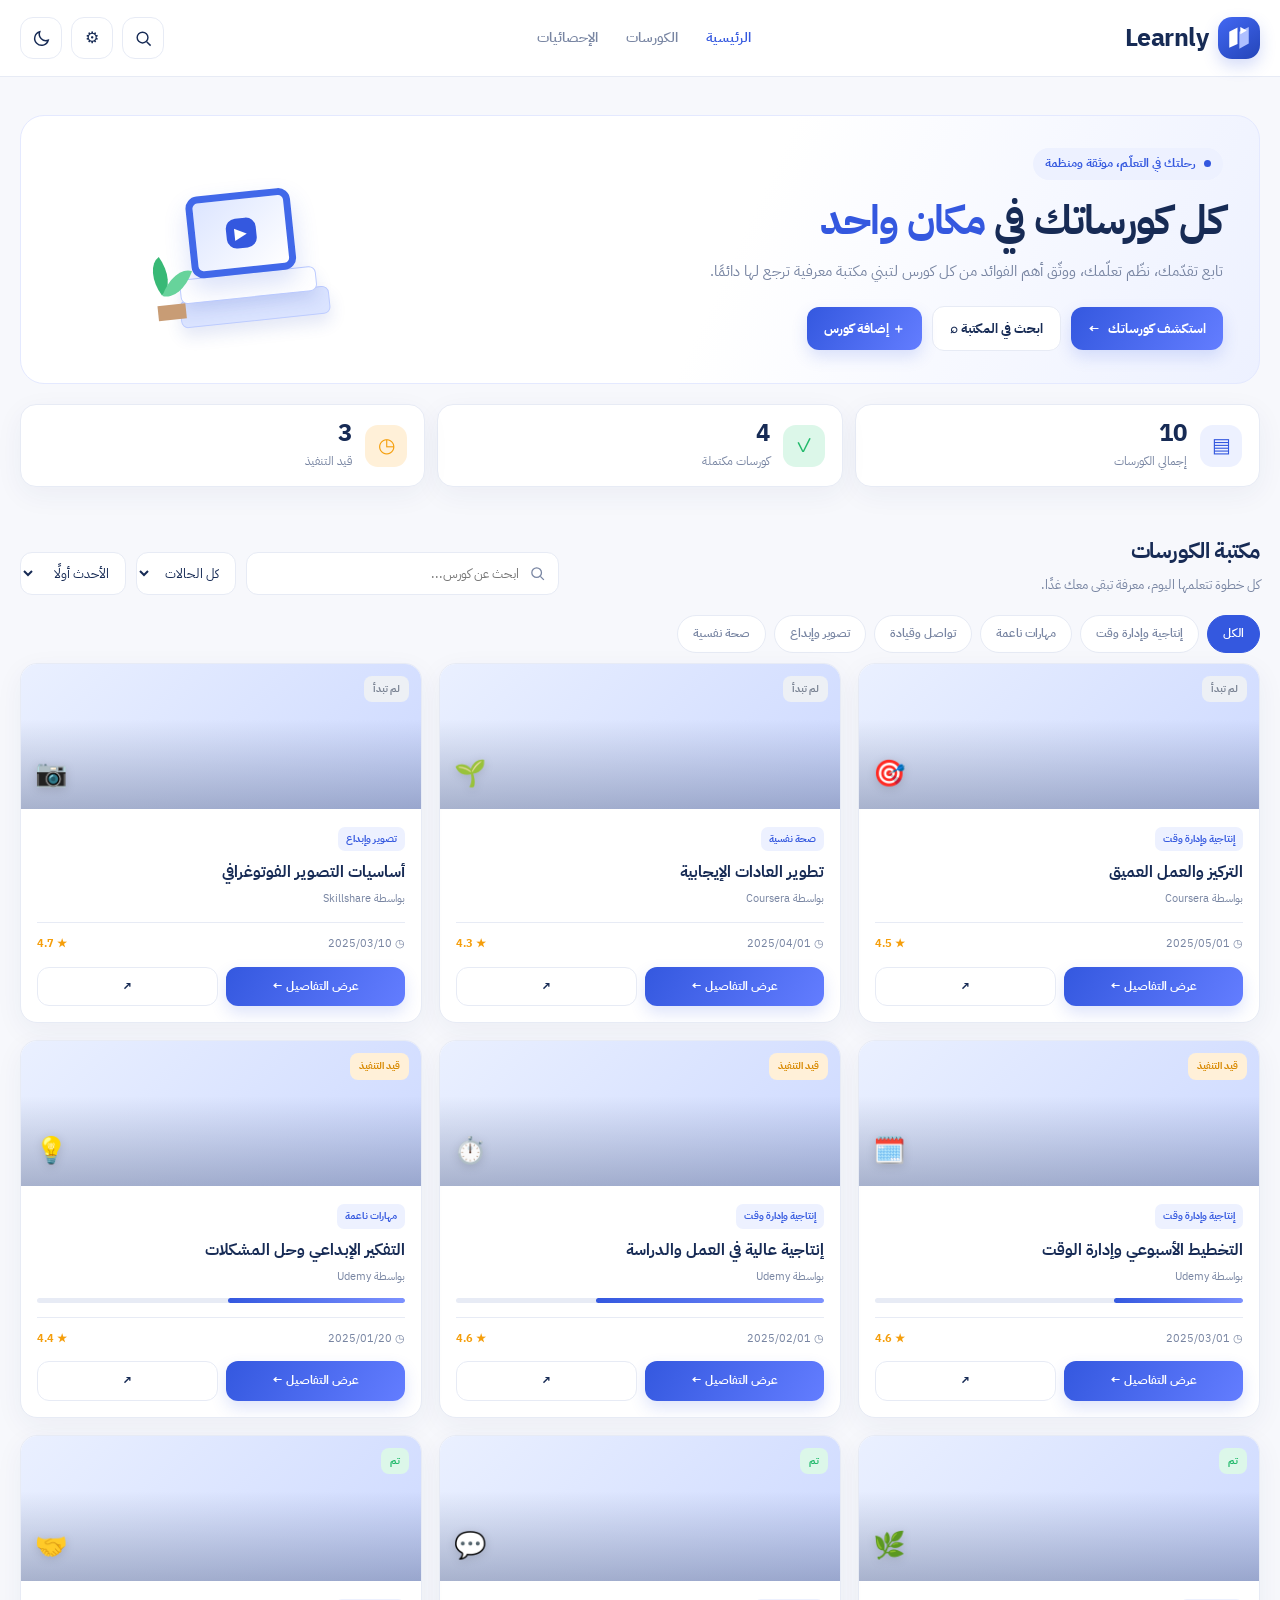
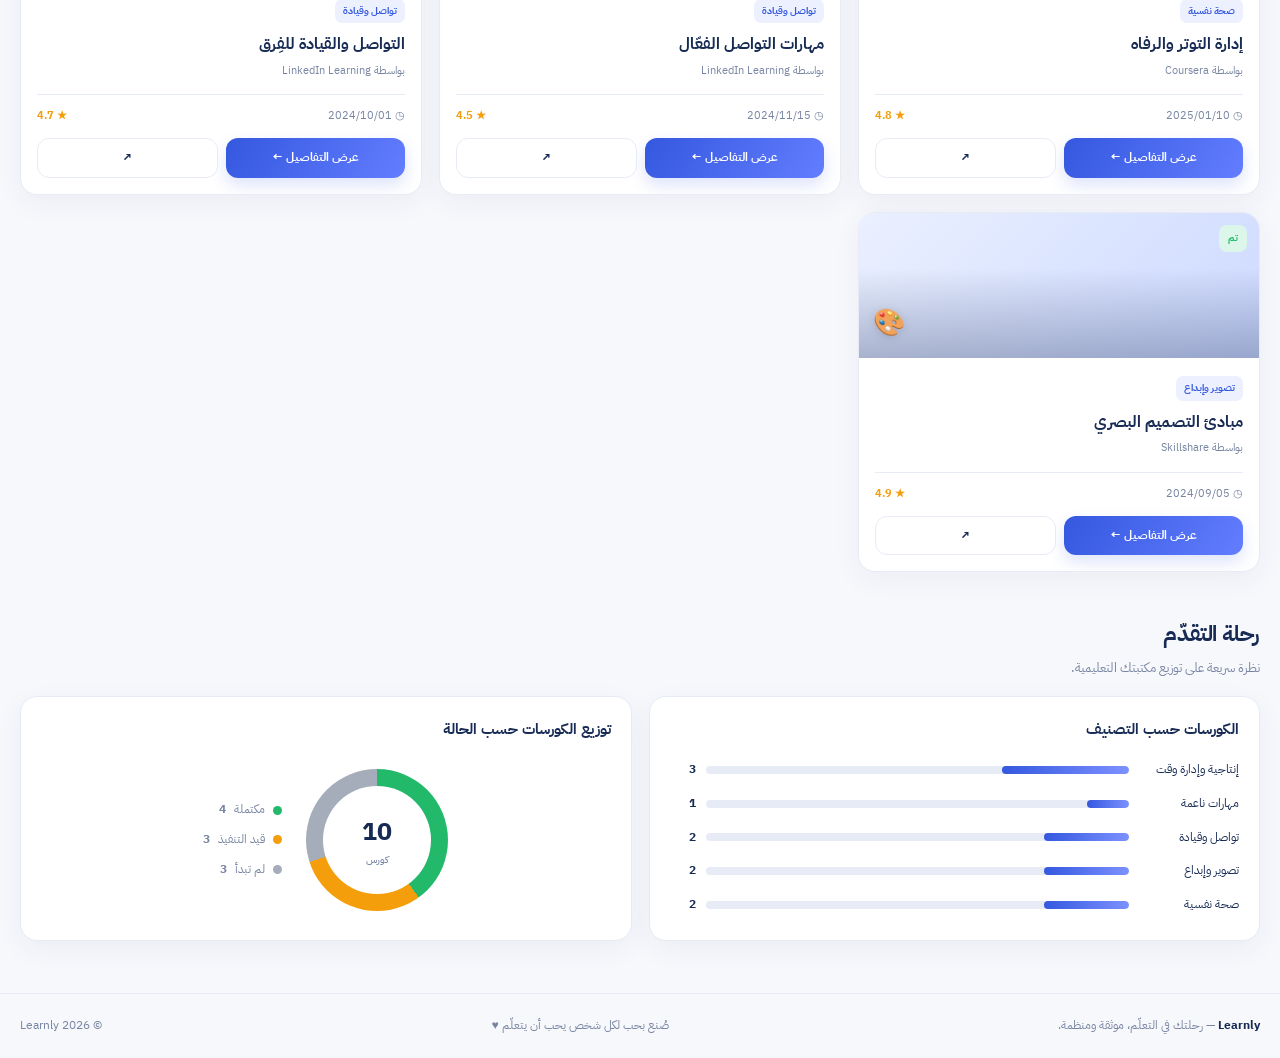
==== index.html @ d5905ad6 "Add files via upload" ====
<!doctype html>
<html lang="ar" dir="rtl">
<head>
<meta charset="utf-8"><meta name="viewport" content="width=device-width,initial-scale=1,viewport-fit=cover"><meta name="theme-color" content="#f7f8ff"><meta name="description" content="Learnly — مركزك الشخصي لمتابعة الكورسات وتوثيق ما تعلمته"><title>Learnly | كورساتك في مكان واحد</title>
<link rel="manifest" href="manifest.webmanifest"><link rel="icon" href="icons/icon-192.png"><link rel="preconnect" href="https://fonts.googleapis.com"><link rel="preconnect" href="https://fonts.gstatic.com" crossorigin><link href="https://fonts.googleapis.com/css2?family=IBM+Plex+Sans+Arabic:wght@400;500;600;700&display=swap" rel="stylesheet">
<style>
:root{--bg:#f7f8fc;--surface:#fff;--surface2:#f2f4ff;--text:#172b55;--muted:#7885a2;--line:#e7ebf5;--primary:#3458df;--primary2:#637dff;--bluewash:#edf1ff;--green:#22b96b;--greenbg:#dcf7e9;--orange:#f59e0b;--orangebg:#fff0d8;--gray:#98a1b2;--graybg:#edf0f5;--shadow:0 8px 28px rgba(37,57,110,.055);--radius:16px}*{box-sizing:border-box}html{scroll-behavior:smooth}body{margin:0;background:var(--bg);color:var(--text);font-family:'IBM Plex Sans Arabic',Tahoma,sans-serif;line-height:1.65}body.dark{--bg:#0b1223;--surface:#111d34;--surface2:#182744;--text:#edf2ff;--muted:#a1aec9;--line:#263653;--bluewash:#1d2d55;--greenbg:#153b31;--orangebg:#49351a;--graybg:#293246;--shadow:0 8px 28px rgba(0,0,0,.16)}button,input,select{font:inherit}button{cursor:pointer}a{color:inherit;text-decoration:none}.container{width:min(1240px,calc(100% - 36px));margin:auto}.topbar{position:sticky;top:0;z-index:20;background:color-mix(in srgb,var(--surface) 92%,transparent);backdrop-filter:blur(16px);border-bottom:1px solid var(--line)}.nav{height:76px;display:flex;align-items:center;justify-content:space-between;gap:22px}.brand{display:flex;align-items:center;gap:10px;font-size:25px;font-weight:700;letter-spacing:-.5px}.brand-mark{width:42px;height:42px;border-radius:14px;background:linear-gradient(145deg,#4268f3,#2445b8);display:grid;place-items:center;color:#fff;box-shadow:0 7px 16px #3458df35}.brand-mark svg{width:26px}.navlinks{display:flex;gap:28px;align-items:center;color:var(--muted);font-size:14px;font-weight:600}.navlinks a.active,.navlinks a:hover{color:var(--primary)}.nav-actions{display:flex;gap:9px;align-items:center}.iconbtn{width:42px;height:42px;border:1px solid var(--line);background:var(--surface);color:var(--text);border-radius:13px;display:grid;place-items:center}.iconbtn svg{width:19px;height:19px}.hero{padding:38px 0 24px}.hero-panel{position:relative;overflow:hidden;border:1px solid #e4e9ff;border-radius:24px;padding:32px 36px;background:linear-gradient(115deg,var(--surface) 0%,var(--surface) 57%,#edf1ff 100%);display:grid;grid-template-columns:1.35fr .65fr;gap:24px;align-items:center}.dark .hero-panel{background:linear-gradient(115deg,var(--surface),var(--surface) 57%,#1b2a4e)}.eyebrow{display:inline-flex;gap:8px;align-items:center;background:var(--bluewash);color:var(--primary);border-radius:999px;padding:6px 12px;font-size:12px;font-weight:700}.eyebrow i{width:7px;height:7px;border-radius:50%;background:var(--primary)}h1{font-size:clamp(27px,3.2vw,42px);line-height:1.3;letter-spacing:-1px;margin:14px 0 12px} .hero p{color:var(--muted);max-width:670px;margin:0 0 22px;font-size:15px}.hero-actions{display:flex;gap:10px;flex-wrap:wrap}.btn{border:0;border-radius:12px;padding:11px 17px;font-weight:700;font-size:13px;display:inline-flex;gap:8px;align-items:center;justify-content:center;transition:transform .15s,box-shadow .15s}.btn:hover{transform:translateY(-1px)}.btn-primary{background:linear-gradient(120deg,var(--primary),var(--primary2));color:#fff;box-shadow:0 7px 16px #3458df2b}.btn-secondary{background:var(--surface);color:var(--text);border:1px solid var(--line)}.hero-art{min-height:190px;display:grid;place-items:center;position:relative}.artbook{width:190px;height:145px;position:relative;transform:rotate(-6deg)}.book{position:absolute;bottom:0;right:14px;width:150px;height:28px;border-radius:7px;background:#dbe4ff;border:1px solid #bdccff;box-shadow:0 9px 16px #2649b520}.book.b2{bottom:24px;right:25px;background:#fff;width:137px;height:25px}.screen{position:absolute;right:43px;bottom:48px;width:105px;height:82px;border:7px solid #4168e9;border-radius:12px;background:linear-gradient(140deg,#dce5ff,#fff);box-shadow:0 12px 24px #3458df2e;display:grid;place-items:center}.play{width:30px;height:30px;background:var(--primary);color:white;border-radius:10px;display:grid;place-items:center}.plant{position:absolute;bottom:10px;left:4px;width:28px;height:45px;border-bottom:15px solid #c89c75}.plant:before,.plant:after{content:'';position:absolute;background:#38b976;width:20px;height:33px;border-radius:100% 0 100% 0;transform:rotate(-30deg);top:-16px;left:-4px}.plant:after{transform:rotate(25deg);left:12px;top:-7px;background:#67d39b}.stats{display:grid;grid-template-columns:repeat(3,1fr);gap:12px;margin-top:20px}.stat{background:var(--surface);border:1px solid var(--line);border-radius:16px;padding:15px 17px;display:flex;align-items:center;gap:13px;box-shadow:var(--shadow)}.stat-icon{width:42px;height:42px;border-radius:13px;background:var(--bluewash);color:var(--primary);display:grid;place-items:center;font-size:20px}.stat-num{font-size:24px;font-weight:700;line-height:1.1}.stat-label{color:var(--muted);font-size:12px;margin-top:5px}.section{padding:22px 0}.section-head{display:flex;align-items:end;justify-content:space-between;gap:14px;margin-bottom:18px}.section-head h2{font-size:22px;margin:0;letter-spacing:-.4px}.section-head p{color:var(--muted);font-size:13px;margin:4px 0 0}.category-row{display:flex;gap:8px;overflow-x:auto;padding:2px 0 10px;scrollbar-width:thin}.chip{white-space:nowrap;border:1px solid var(--line);background:var(--surface);color:var(--muted);border-radius:999px;padding:8px 15px;font-size:12px;font-weight:600}.chip.active{background:var(--primary);border-color:var(--primary);color:#fff}.filters{display:flex;align-items:center;gap:10px;flex-wrap:wrap}.searchbox{height:43px;display:flex;align-items:center;gap:8px;background:var(--surface);border:1px solid var(--line);border-radius:12px;padding:0 12px;min-width:230px}.searchbox svg{width:17px;color:var(--muted);flex-shrink:0}.searchbox input{border:0;outline:0;background:transparent;color:var(--text);width:100%;font-size:13px}.select{height:43px;background:var(--surface);border:1px solid var(--line);border-radius:12px;color:var(--text);padding:0 12px;font-size:13px;outline:none}.course-grid{display:grid;grid-template-columns:repeat(3,minmax(0,1fr));gap:17px}.course-card{background:var(--surface);border:1px solid var(--line);border-radius:17px;overflow:hidden;box-shadow:var(--shadow);transition:transform .18s,border-color .18s;min-width:0}.course-card:hover{transform:translateY(-3px);border-color:#c8d2ff}.course-cover{height:145px;position:relative;overflow:hidden;background:linear-gradient(135deg,#eaf0ff,#cdd9ff)}.course-cover img{width:100%;height:100%;object-fit:cover;display:block}.cover-overlay{position:absolute;inset:0;background:linear-gradient(0deg,rgba(17,34,76,.28),transparent 62%)}.status{position:absolute;top:12px;right:12px;border-radius:8px;padding:5px 9px;font-size:10px;font-weight:700;z-index:1}.status.done{background:var(--greenbg);color:var(--green)}.status.progress{background:var(--orangebg);color:#d88900}.status.todo{background:var(--graybg);color:#7b8494}.cover-symbol{position:absolute;bottom:13px;left:14px;font-size:26px;filter:drop-shadow(0 2px 5px #0002)}.card-body{padding:15px 16px 16px}.cat-label{font-size:10px;font-weight:700;color:var(--primary);background:var(--bluewash);border-radius:7px;padding:4px 8px;display:inline-block;margin-bottom:9px}.card-title{font-size:16px;font-weight:700;margin:0 0 5px;line-height:1.55}.instructor{font-size:11px;color:var(--muted)}.meta-row{display:flex;align-items:center;justify-content:space-between;gap:8px;margin-top:14px;padding-top:12px;border-top:1px solid var(--line);font-size:11px;color:var(--muted)}.rating{color:#f59e0b;font-weight:700;white-space:nowrap}.card-foot{display:flex;gap:8px;margin-top:13px}.card-foot .btn{width:100%;padding:9px;font-size:12px}.progressbar{height:5px;background:var(--line);border-radius:99px;overflow:hidden;margin-top:12px}.progressbar span{height:100%;display:block;background:linear-gradient(90deg,var(--primary),#7d92ff);border-radius:99px}.empty{padding:44px 15px;text-align:center;color:var(--muted);background:var(--surface);border:1px dashed var(--line);border-radius:16px;grid-column:1/-1}.analytics{display:grid;grid-template-columns:1fr 1fr;gap:17px}.panel{background:var(--surface);border:1px solid var(--line);border-radius:17px;padding:20px;box-shadow:var(--shadow)}.panel h3{font-size:15px;margin:0 0 18px}.bars{display:grid;gap:14px}.bar-row{display:grid;grid-template-columns:100px 1fr 26px;gap:10px;align-items:center;font-size:12px}.bar-track{height:8px;border-radius:99px;background:var(--line);overflow:hidden}.bar-track span{height:100%;display:block;border-radius:99px;background:linear-gradient(90deg,#3458df,#7d91ff)}.donut-wrap{display:flex;align-items:center;justify-content:center;gap:24px;min-height:160px}.donut{width:142px;height:142px;border-radius:50%;background:conic-gradient(var(--green) 0 40%,var(--orange) 40% 70%,#a5adbb 70% 100%);display:grid;place-items:center;position:relative;flex-shrink:0}.donut:before{content:'';position:absolute;inset:17px;border-radius:50%;background:var(--surface)}.donut-center{position:relative;text-align:center;font-size:25px;font-weight:700}.donut-center small{display:block;font-size:10px;color:var(--muted);font-weight:500}.legend{display:grid;gap:10px;font-size:12px;color:var(--muted)}.legend span{display:flex;align-items:center;gap:8px}.dot{width:9px;height:9px;border-radius:50%;display:inline-block}.footer{margin-top:30px;border-top:1px solid var(--line);padding:22px 0;color:var(--muted);font-size:12px}.footer-inner{display:flex;justify-content:space-between;gap:15px;flex-wrap:wrap}.footer strong{color:var(--text)}
/* details view */
.detail-view{display:none;padding:26px 0 45px}.detail-top{display:flex;align-items:center;justify-content:space-between;gap:12px;margin-bottom:20px}.detail-layout{display:grid;grid-template-columns:minmax(0,1.55fr) minmax(270px,.8fr);gap:20px}.detail-main,.detail-side{background:var(--surface);border:1px solid var(--line);border-radius:18px;overflow:hidden}.detail-cover{height:235px;position:relative}.detail-cover img{width:100%;height:100%;object-fit:cover}.detail-content{padding:24px}.detail-content h1{font-size:29px;margin:12px 0 6px}.detail-content>p{color:var(--muted);font-size:14px}.learned{background:var(--bluewash);border:1px solid #dfe6ff;border-radius:15px;padding:19px;margin:20px 0}.learned h3{margin:0 0 10px;font-size:16px}.learned ul,.detail-content ul{padding-right:21px;margin:0}.learned li,.detail-content li{margin:7px 0;font-size:13px}.detail-content h3{font-size:17px;margin:25px 0 10px}.detail-content table{border-collapse:collapse;width:100%;font-size:12px;margin:12px 0}.detail-content th,.detail-content td{border:1px solid var(--line);padding:10px;text-align:right}.detail-content th{background:var(--surface2)}.detail-side{padding:20px;height:max-content}.detail-side h3{margin:0 0 16px;font-size:16px}.detail-info{display:grid;gap:13px}.info-row{display:flex;justify-content:space-between;gap:10px;font-size:12px;border-bottom:1px solid var(--line);padding-bottom:11px}.info-row span{color:var(--muted)}.detail-side .btn{width:100%;margin-top:17px}.detail-nav{display:flex;justify-content:space-between;gap:10px;margin-top:18px}.toast{position:fixed;bottom:20px;left:20px;background:var(--text);color:var(--surface);padding:11px 16px;border-radius:12px;box-shadow:var(--shadow);font-size:13px;opacity:0;transform:translateY(10px);transition:.2s;pointer-events:none;z-index:100}.toast.show{opacity:1;transform:translateY(0)}
@media(max-width:900px){.hero-panel{grid-template-columns:1fr .45fr;padding:26px}.hero-art{transform:scale(.8)}.course-grid{grid-template-columns:repeat(2,minmax(0,1fr))}.detail-layout{grid-template-columns:1fr}.detail-side{order:-1}.navlinks{gap:15px}.analytics{grid-template-columns:1fr 1fr}}@media(max-width:620px){.container{width:calc(100% - 26px)}.nav{height:64px}.brand{font-size:22px}.brand-mark{width:37px;height:37px}.navlinks{display:none}.hero{padding-top:20px}.hero-panel{display:block;padding:23px 20px;border-radius:20px}.hero-art{display:none}.hero p{font-size:13px}.stats{gap:8px;margin-top:13px}.stat{padding:12px 9px;display:block;text-align:center}.stat-icon{margin:0 auto 8px;width:34px;height:34px;font-size:16px}.stat-num{font-size:20px}.stat-label{font-size:10px}.section{padding:16px 0}.section-head{align-items:start;flex-direction:column}.section-head h2{font-size:20px}.filters{width:100%}.searchbox{min-width:0;flex:1;width:100%}.select{flex:1;min-width:0}.course-grid{grid-template-columns:1fr;gap:13px}.course-cover{height:165px}.card-body{padding:14px}.analytics{grid-template-columns:1fr}.donut-wrap{gap:17px}.donut{width:125px;height:125px}.donut:before{inset:15px}.detail-top{align-items:flex-start;flex-direction:column}.detail-cover{height:180px}.detail-content{padding:18px}.detail-content h1{font-size:24px}.detail-side{padding:16px}.footer-inner{flex-direction:column}.bar-row{grid-template-columns:90px 1fr 22px}}@media(prefers-reduced-motion:reduce){*{scroll-behavior:auto!important;transition:none!important}}

/* أدوات إدارة المحتوى */
.hero-actions{align-items:center}.hero-actions .btn{min-height:42px}.modal-backdrop{display:none;position:fixed;inset:0;z-index:100;background:#101a32a8;backdrop-filter:blur(5px);padding:20px;overflow:auto;align-items:flex-start;justify-content:center}.modal-backdrop.open{display:flex}.editor-modal{width:min(850px,100%);margin:auto;background:var(--surface);color:var(--text);border:1px solid var(--line);border-radius:20px;box-shadow:0 25px 80px #0003;padding:22px}.editor-head{display:flex;justify-content:space-between;align-items:center;gap:14px;margin-bottom:20px}.editor-head h2{font-size:23px;margin:8px 0 0}.form-grid{display:grid;grid-template-columns:repeat(2,minmax(0,1fr));gap:14px}.form-grid label{display:grid;gap:6px;font-size:12px;font-weight:700;color:var(--muted)}.form-grid label.wide{grid-column:1/-1}.form-grid input,.form-grid select,.form-grid textarea{width:100%;min-width:0;border:1px solid var(--line);border-radius:11px;padding:11px 12px;background:var(--bg);color:var(--text);outline:none;font:inherit;font-size:13px}.form-grid input:focus,.form-grid select:focus,.form-grid textarea:focus{border-color:var(--primary);box-shadow:0 0 0 3px #3458df18}.form-grid textarea{resize:vertical}.form-grid small{font-size:11px;font-weight:400}.editor-actions{display:flex;justify-content:flex-end;gap:10px;margin-top:20px;padding-top:16px;border-top:1px solid var(--line)}.course-link-btn{width:100%;margin-top:10px}.no-image{display:grid;place-items:center;height:100%;font-size:42px;background:linear-gradient(135deg,#edf1ff,#dbe4ff)}.upload-label{border:1px dashed var(--line);padding:12px;border-radius:12px}.danger-btn{color:#c24141!important}.editor-help{font-size:12px;color:var(--muted)}@media(max-width:620px){.hero-actions .btn{flex:1}.form-grid{grid-template-columns:1fr}.form-grid label.wide{grid-column:auto}.modal-backdrop{padding:8px}.editor-modal{padding:16px;border-radius:16px}.editor-head h2{font-size:20px}}
.settings-modal{width:min(480px,100%)}.settings-actions{display:grid;gap:10px}.settings-actions .btn{width:100%}.manage-courses{margin-top:18px;padding-top:16px;border-top:1px solid var(--line)}.manage-courses h3{margin:0 0 10px;font-size:15px}.manage-course-row{display:flex;align-items:center;justify-content:space-between;gap:12px;padding:10px 0;border-bottom:1px solid var(--line)}.manage-course-row span{font-size:13px;overflow-wrap:anywhere}.btn-danger{background:#fff0f0;color:#b42318;border:1px solid #f3c4c1;padding:7px 12px;flex-shrink:0}.settings-version{margin-top:20px;padding:15px;border:1px solid var(--line);border-radius:13px;display:grid;gap:4px;background:var(--surface2)}.settings-version span,.settings-version small{color:var(--muted);font-size:12px}.settings-version strong{font-size:18px;color:var(--primary)}@media(max-width:520px){.navlinks{display:none}.brand{font-size:21px}.nav{gap:8px}.nav-actions{gap:6px}.iconbtn{width:38px;height:38px}}
.manage-toggle{width:100%;display:flex;align-items:center;justify-content:space-between;gap:12px;border:1px solid var(--line);background:var(--surface2);color:var(--text);border-radius:12px;padding:13px 15px;font-size:15px;font-weight:700;text-align:right}.manage-toggle span{font-size:22px;color:var(--primary);line-height:1}.manage-courses #deleteCoursesPanel{padding-top:10px}.learned h3{font-size:19px}.learned-body{max-height:155px;overflow:hidden;transition:max-height .25s ease}.learned-body.expanded{max-height:none}.learned li{font-size:16px;line-height:1.9;margin:9px 0}.learned-more{margin-top:10px;padding:7px 13px;border:1px solid #cbd5ff;border-radius:9px;background:var(--surface);color:var(--primary);font-size:14px;font-weight:700}.learned-more[hidden]{display:none}@media(max-width:600px){.learned li{font-size:15px}.learned h3{font-size:18px}}
</style></head>
<body>
<header class="topbar"><div class="container nav"><a href="#home" class="brand" aria-label="Learnly الرئيسية"><span class="brand-mark"><svg viewBox="0 0 40 40" fill="none"><path d="M5 10.5 17.7 4v25.2L5 35V10.5Z" fill="white"/><path d="M20.5 10.4 35 3v25.4l-14.5 8V10.4Z" fill="#AFC0FF"/><path d="m22 3 10 5.5-10 5.8V3Z" fill="white"/></svg></span>Learnly</a><nav class="navlinks"><a href="#home" class="active">الرئيسية</a><a href="#courses">الكورسات</a><a href="#analytics">الإحصائيات</a></nav><div class="nav-actions"><button class="iconbtn" id="focusSearch" aria-label="بحث"><svg viewBox="0 0 24 24" fill="none" stroke="currentColor" stroke-width="1.8"><circle cx="10.8" cy="10.8" r="6.8"/><path d="m16 16 5 5"/></svg></button><button class="iconbtn" id="settingsBtn" aria-label="الإعدادات" title="الإعدادات">⚙</button><button class="iconbtn" id="themeToggle" aria-label="تغيير المظهر"><svg viewBox="0 0 24 24" fill="none" stroke="currentColor" stroke-width="1.8"><path d="M20.5 14.2A8.3 8.3 0 0 1 9.8 3.5 8.7 8.7 0 1 0 20.5 14.2Z"/></svg></button></div></div></header>
<main id="mainPage"><section class="hero" id="home"><div class="container"><div class="hero-panel"><div><span class="eyebrow"><i></i> رحلتك في التعلّم، موثقة ومنظمة</span><h1>كل كورساتك في <span style="color:var(--primary)">مكان واحد</span></h1><p>تابع تقدّمك، نظّم تعلّمك، ووثّق أهم الفوائد من كل كورس لتبني مكتبة معرفية ترجع لها دائمًا.</p><div class="hero-actions"><a class="btn btn-primary" href="#courses">استكشف كورساتك <span>←</span></a><button class="btn btn-secondary" id="heroSearch">ابحث في المكتبة ⌕</button><button class="btn btn-primary" id="addCourseBtn">＋ إضافة كورس</button></div></div><div class="hero-art" aria-hidden="true"><div class="artbook"><div class="book"></div><div class="book b2"></div><div class="screen"><span class="play">▶</span></div><div class="plant"></div></div></div></div><div class="stats"><div class="stat"><div class="stat-icon">▤</div><div><div class="stat-num" id="totalCount">10</div><div class="stat-label">إجمالي الكورسات</div></div></div><div class="stat"><div class="stat-icon" style="color:var(--green);background:var(--greenbg)">✓</div><div><div class="stat-num" id="doneCount">4</div><div class="stat-label">كورسات مكتملة</div></div></div><div class="stat"><div class="stat-icon" style="color:var(--orange);background:var(--orangebg)">◷</div><div><div class="stat-num" id="progressCount">3</div><div class="stat-label">قيد التنفيذ</div></div></div></div></div></section>
<section class="section" id="courses"><div class="container"><div class="section-head"><div><h2>مكتبة الكورسات</h2><p>كل خطوة تتعلمها اليوم، معرفة تبقى معك غدًا.</p></div><div class="filters"><label class="searchbox"><svg viewBox="0 0 24 24" fill="none" stroke="currentColor" stroke-width="1.8"><circle cx="10.8" cy="10.8" r="6.8"/><path d="m16 16 5 5"/></svg><input id="searchInput" placeholder="ابحث عن كورس..." aria-label="ابحث عن كورس"></label><select id="statusFilter" class="select" aria-label="فلترة الحالة"><option value="all">كل الحالات</option><option value="todo">لم تبدأ</option><option value="progress">قيد التنفيذ</option><option value="done">مكتمل</option></select><select id="sortSelect" class="select" aria-label="ترتيب الكورسات"><option value="newest">الأحدث أولًا</option><option value="oldest">الأقدم أولًا</option><option value="rating">الأعلى تقييمًا</option><option value="name">الاسم</option></select></div></div><div class="category-row" id="categoryChips"></div><div class="course-grid" id="courseGrid"></div></div></section>
<section class="section" id="analytics"><div class="container"><div class="section-head"><div><h2>رحلة التقدّم</h2><p>نظرة سريعة على توزيع مكتبتك التعليمية.</p></div></div><div class="analytics"><div class="panel"><h3>الكورسات حسب التصنيف</h3><div class="bars" id="categoryBars"></div></div><div class="panel"><h3>توزيع الكورسات حسب الحالة</h3><div class="donut-wrap"><div class="donut" id="donutChart"><div class="donut-center"><span id="donutTotal">10</span><small>كورس</small></div></div><div class="legend" id="statusLegend"></div></div></div></div></div></section>
<footer class="footer"><div class="container footer-inner"><span><strong>Learnly</strong> — رحلتك في التعلّم، موثقة ومنظمة.</span><span>صُنع بحب لكل شخص يحب أن يتعلّم ♥</span><span>© <span id="year"></span> Learnly</span></div></footer></main>
<section class="detail-view" id="detailView"><div class="container"><div class="detail-top"><button class="btn btn-secondary" id="backBtn">← الرئيسية</button></div><div id="detailContent"></div></div></section><div class="modal-backdrop" id="editorBackdrop" aria-hidden="true"><section class="editor-modal" role="dialog" aria-modal="true" aria-labelledby="editorTitle"><div class="editor-head"><div><span class="eyebrow"><i></i> إدارة المكتبة</span><h2 id="editorTitle">إضافة كورس جديد</h2></div><button class="iconbtn" type="button" id="closeEditor" aria-label="إغلاق">✕</button></div><form id="courseForm"><input type="hidden" id="editId"><div class="form-grid"><label>اسم الكورس *<input id="fName" required maxlength="180" placeholder="مثال: أساسيات التصميم"></label><label>المقدم / المنصة<input id="fInstructor" placeholder="Udemy، Coursera..."></label><label>التصنيف *<input id="fCategory" list="categoryOptions" required placeholder="اختر أو اكتب تصنيفًا"><datalist id="categoryOptions"></datalist></label><label>الحالة<select id="fStatus"><option value="todo">لم تبدأ</option><option value="progress">قيد التنفيذ</option><option value="done">تم</option></select></label><label>تاريخ البدء<input id="fStart" type="date"></label><label>تاريخ الانتهاء<input id="fEnd" type="date"></label><label>آخر مراجعة<input id="fReview" type="date"></label><label>التقييم (من 0 إلى 5)<input id="fRating" type="number" min="0" max="5" step="0.1" value="0"></label><label>نسبة التقدم (%)<input id="fProgress" type="number" min="0" max="100" step="1" value="0"></label><label>رابط الكورس<input id="fLink" type="url" placeholder="https://..."></label><label class="wide">رابط صورة الغلاف<input id="fImage" type="url" placeholder="https://... أو ارفع صورة أدناه"></label><label class="wide upload-label">أو ارفع صورة من جهازك<input id="fImageFile" type="file" accept="image/*"><small>سيتم تصغير الصورة لتناسب الموقع وملف التصدير.</small></label><label class="wide">وصف الكورس<textarea id="fDescription" rows="3" placeholder="ما موضوع الكورس؟"></textarea></label><label class="wide">أهم ما تعلمته (كل نقطة في سطر)<textarea id="fLearned" rows="4" placeholder="النقطة الأولى&#10;النقطة الثانية"></textarea></label><label class="wide">الأقسام التفصيلية (كل سطر: عنوان القسم | نقطة 1؛ نقطة 2)<textarea id="fSections" rows="4" placeholder="المفاهيم الأساسية | الفكرة الأولى؛ الفكرة الثانية&#10;تطبيق عملي | جرّب ما تعلمته"></textarea><small>اكتب عنوان القسم ثم | ثم النقاط مفصولة بفاصلة منقوطة ؛</small></label></div><div class="editor-actions"><button type="button" class="btn btn-secondary" id="cancelEditor">إلغاء</button><button type="submit" class="btn btn-primary">حفظ الكورس</button></div></form></section></div><div class="modal-backdrop" id="settingsBackdrop" aria-hidden="true"><section class="editor-modal settings-modal" role="dialog" aria-modal="true" aria-labelledby="settingsTitle"><div class="editor-head"><div><span class="eyebrow"><i></i> تفضيلات التطبيق</span><h2 id="settingsTitle">الإعدادات</h2></div><button class="iconbtn" type="button" id="closeSettings" aria-label="إغلاق">✕</button></div><div class="settings-actions"><button class="btn btn-primary" id="exportBtn">⇩ تصدير نسخة احتياطية</button><button class="btn btn-secondary" id="importBtn">⇧ استيراد نسخة احتياطية</button><input type="file" id="importFile" accept="application/json,.json" hidden></div><div class="manage-courses"><button type="button" class="manage-toggle" id="toggleDeleteCourses" aria-expanded="false">🗑 إدارة حذف الكورسات <span id="deleteToggleIcon">＋</span></button><div id="deleteCoursesPanel" hidden><p class="editor-help">يمكن حذف الكورسات من هذه القائمة فقط.</p><div id="deleteCoursesList"></div></div></div><div class="settings-version"><span>إصدار البرنامج</span><strong>1.1.3</strong><small>تاريخ الإصدار: 27 أكتوبر 2026</small></div></section></div><div class="toast" id="toast"></div>
<script src="app.js"></script></body></html>
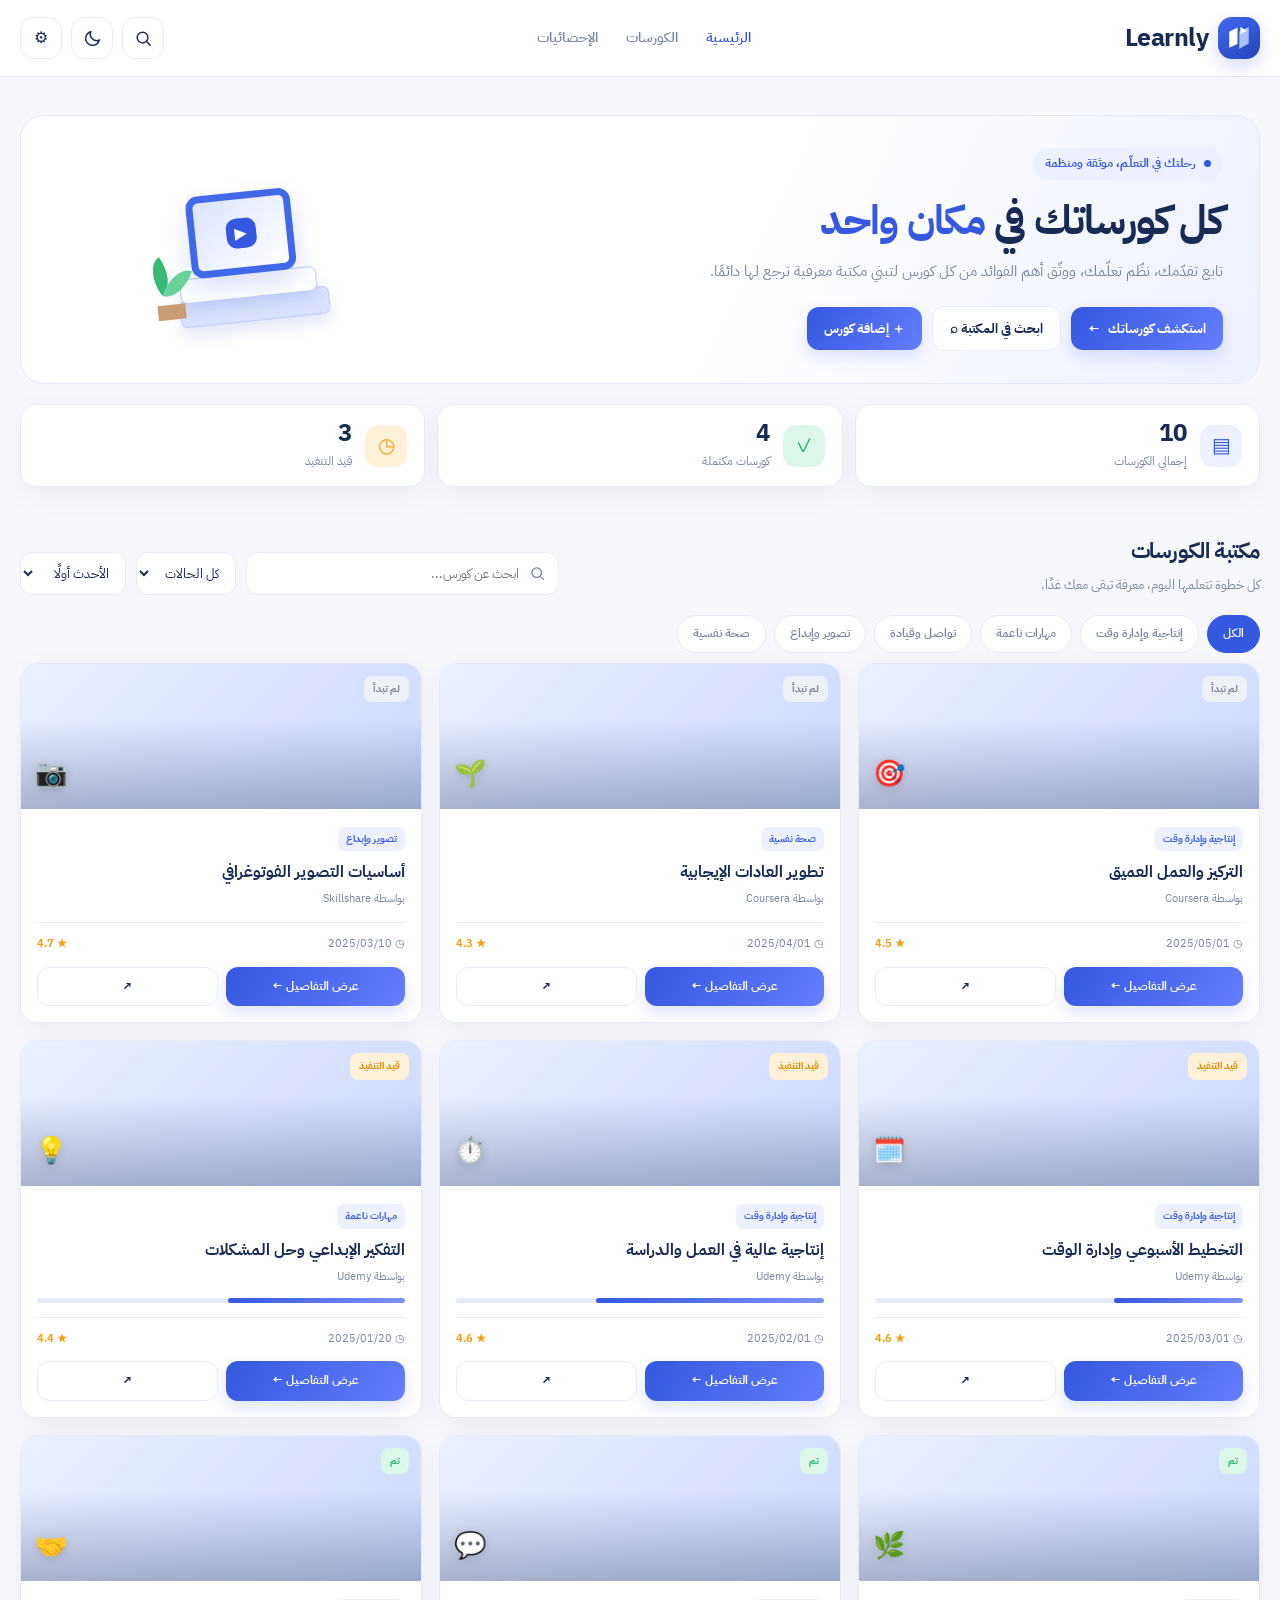
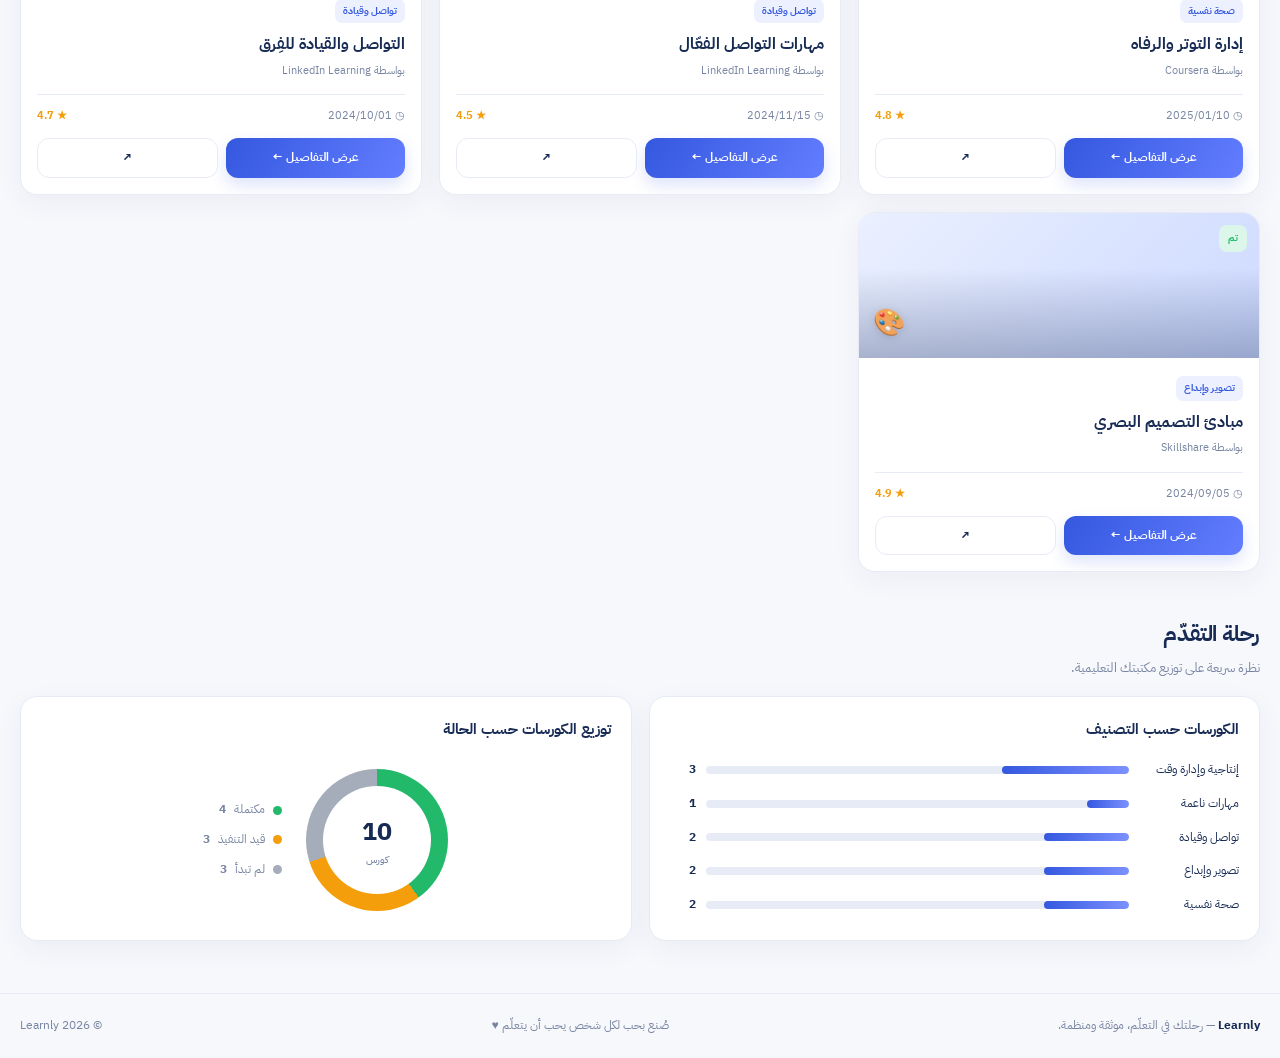
==== commit 89d3f2c8: "Add files via upload" ====
--- a/index.html
+++ b/index.html
@@ -15,10 +15,10 @@
 .manage-toggle{width:100%;display:flex;align-items:center;justify-content:space-between;gap:12px;border:1px solid var(--line);background:var(--surface2);color:var(--text);border-radius:12px;padding:13px 15px;font-size:15px;font-weight:700;text-align:right}.manage-toggle span{font-size:22px;color:var(--primary);line-height:1}.manage-courses #deleteCoursesPanel{padding-top:10px}.learned h3{font-size:19px}.learned-body{max-height:155px;overflow:hidden;transition:max-height .25s ease}.learned-body.expanded{max-height:none}.learned li{font-size:16px;line-height:1.9;margin:9px 0}.learned-more{margin-top:10px;padding:7px 13px;border:1px solid #cbd5ff;border-radius:9px;background:var(--surface);color:var(--primary);font-size:14px;font-weight:700}.learned-more[hidden]{display:none}@media(max-width:600px){.learned li{font-size:15px}.learned h3{font-size:18px}}
 </style></head>
 <body>
-<header class="topbar"><div class="container nav"><a href="#home" class="brand" aria-label="Learnly الرئيسية"><span class="brand-mark"><svg viewBox="0 0 40 40" fill="none"><path d="M5 10.5 17.7 4v25.2L5 35V10.5Z" fill="white"/><path d="M20.5 10.4 35 3v25.4l-14.5 8V10.4Z" fill="#AFC0FF"/><path d="m22 3 10 5.5-10 5.8V3Z" fill="white"/></svg></span>Learnly</a><nav class="navlinks"><a href="#home" class="active">الرئيسية</a><a href="#courses">الكورسات</a><a href="#analytics">الإحصائيات</a></nav><div class="nav-actions"><button class="iconbtn" id="focusSearch" aria-label="بحث"><svg viewBox="0 0 24 24" fill="none" stroke="currentColor" stroke-width="1.8"><circle cx="10.8" cy="10.8" r="6.8"/><path d="m16 16 5 5"/></svg></button><button class="iconbtn" id="settingsBtn" aria-label="الإعدادات" title="الإعدادات">⚙</button><button class="iconbtn" id="themeToggle" aria-label="تغيير المظهر"><svg viewBox="0 0 24 24" fill="none" stroke="currentColor" stroke-width="1.8"><path d="M20.5 14.2A8.3 8.3 0 0 1 9.8 3.5 8.7 8.7 0 1 0 20.5 14.2Z"/></svg></button></div></div></header>
+<header class="topbar"><div class="container nav"><a href="#home" class="brand" aria-label="Learnly الرئيسية"><span class="brand-mark"><svg viewBox="0 0 40 40" fill="none"><path d="M5 10.5 17.7 4v25.2L5 35V10.5Z" fill="white"/><path d="M20.5 10.4 35 3v25.4l-14.5 8V10.4Z" fill="#AFC0FF"/><path d="m22 3 10 5.5-10 5.8V3Z" fill="white"/></svg></span>Learnly</a><nav class="navlinks"><a href="#home" class="active">الرئيسية</a><a href="#courses">الكورسات</a><a href="#analytics">الإحصائيات</a></nav><div class="nav-actions"><button class="iconbtn" id="focusSearch" aria-label="بحث"><svg viewBox="0 0 24 24" fill="none" stroke="currentColor" stroke-width="1.8"><circle cx="10.8" cy="10.8" r="6.8"/><path d="m16 16 5 5"/></svg></button><button class="iconbtn" id="themeToggle" aria-label="تغيير المظهر" title="تغيير المظهر"><svg viewBox="0 0 24 24" fill="none" stroke="currentColor" stroke-width="1.8"><path d="M20.5 14.2A8.3 8.3 0 0 1 9.8 3.5 8.7 8.7 0 1 0 20.5 14.2Z"/></svg></button><button class="iconbtn" id="settingsBtn" aria-label="الإعدادات" title="الإعدادات">⚙</button></div></div></header>
 <main id="mainPage"><section class="hero" id="home"><div class="container"><div class="hero-panel"><div><span class="eyebrow"><i></i> رحلتك في التعلّم، موثقة ومنظمة</span><h1>كل كورساتك في <span style="color:var(--primary)">مكان واحد</span></h1><p>تابع تقدّمك، نظّم تعلّمك، ووثّق أهم الفوائد من كل كورس لتبني مكتبة معرفية ترجع لها دائمًا.</p><div class="hero-actions"><a class="btn btn-primary" href="#courses">استكشف كورساتك <span>←</span></a><button class="btn btn-secondary" id="heroSearch">ابحث في المكتبة ⌕</button><button class="btn btn-primary" id="addCourseBtn">＋ إضافة كورس</button></div></div><div class="hero-art" aria-hidden="true"><div class="artbook"><div class="book"></div><div class="book b2"></div><div class="screen"><span class="play">▶</span></div><div class="plant"></div></div></div></div><div class="stats"><div class="stat"><div class="stat-icon">▤</div><div><div class="stat-num" id="totalCount">10</div><div class="stat-label">إجمالي الكورسات</div></div></div><div class="stat"><div class="stat-icon" style="color:var(--green);background:var(--greenbg)">✓</div><div><div class="stat-num" id="doneCount">4</div><div class="stat-label">كورسات مكتملة</div></div></div><div class="stat"><div class="stat-icon" style="color:var(--orange);background:var(--orangebg)">◷</div><div><div class="stat-num" id="progressCount">3</div><div class="stat-label">قيد التنفيذ</div></div></div></div></div></section>
 <section class="section" id="courses"><div class="container"><div class="section-head"><div><h2>مكتبة الكورسات</h2><p>كل خطوة تتعلمها اليوم، معرفة تبقى معك غدًا.</p></div><div class="filters"><label class="searchbox"><svg viewBox="0 0 24 24" fill="none" stroke="currentColor" stroke-width="1.8"><circle cx="10.8" cy="10.8" r="6.8"/><path d="m16 16 5 5"/></svg><input id="searchInput" placeholder="ابحث عن كورس..." aria-label="ابحث عن كورس"></label><select id="statusFilter" class="select" aria-label="فلترة الحالة"><option value="all">كل الحالات</option><option value="todo">لم تبدأ</option><option value="progress">قيد التنفيذ</option><option value="done">مكتمل</option></select><select id="sortSelect" class="select" aria-label="ترتيب الكورسات"><option value="newest">الأحدث أولًا</option><option value="oldest">الأقدم أولًا</option><option value="rating">الأعلى تقييمًا</option><option value="name">الاسم</option></select></div></div><div class="category-row" id="categoryChips"></div><div class="course-grid" id="courseGrid"></div></div></section>
 <section class="section" id="analytics"><div class="container"><div class="section-head"><div><h2>رحلة التقدّم</h2><p>نظرة سريعة على توزيع مكتبتك التعليمية.</p></div></div><div class="analytics"><div class="panel"><h3>الكورسات حسب التصنيف</h3><div class="bars" id="categoryBars"></div></div><div class="panel"><h3>توزيع الكورسات حسب الحالة</h3><div class="donut-wrap"><div class="donut" id="donutChart"><div class="donut-center"><span id="donutTotal">10</span><small>كورس</small></div></div><div class="legend" id="statusLegend"></div></div></div></div></div></section>
 <footer class="footer"><div class="container footer-inner"><span><strong>Learnly</strong> — رحلتك في التعلّم، موثقة ومنظمة.</span><span>صُنع بحب لكل شخص يحب أن يتعلّم ♥</span><span>© <span id="year"></span> Learnly</span></div></footer></main>
-<section class="detail-view" id="detailView"><div class="container"><div class="detail-top"><button class="btn btn-secondary" id="backBtn">← الرئيسية</button></div><div id="detailContent"></div></div></section><div class="modal-backdrop" id="editorBackdrop" aria-hidden="true"><section class="editor-modal" role="dialog" aria-modal="true" aria-labelledby="editorTitle"><div class="editor-head"><div><span class="eyebrow"><i></i> إدارة المكتبة</span><h2 id="editorTitle">إضافة كورس جديد</h2></div><button class="iconbtn" type="button" id="closeEditor" aria-label="إغلاق">✕</button></div><form id="courseForm"><input type="hidden" id="editId"><div class="form-grid"><label>اسم الكورس *<input id="fName" required maxlength="180" placeholder="مثال: أساسيات التصميم"></label><label>المقدم / المنصة<input id="fInstructor" placeholder="Udemy، Coursera..."></label><label>التصنيف *<input id="fCategory" list="categoryOptions" required placeholder="اختر أو اكتب تصنيفًا"><datalist id="categoryOptions"></datalist></label><label>الحالة<select id="fStatus"><option value="todo">لم تبدأ</option><option value="progress">قيد التنفيذ</option><option value="done">تم</option></select></label><label>تاريخ البدء<input id="fStart" type="date"></label><label>تاريخ الانتهاء<input id="fEnd" type="date"></label><label>آخر مراجعة<input id="fReview" type="date"></label><label>التقييم (من 0 إلى 5)<input id="fRating" type="number" min="0" max="5" step="0.1" value="0"></label><label>نسبة التقدم (%)<input id="fProgress" type="number" min="0" max="100" step="1" value="0"></label><label>رابط الكورس<input id="fLink" type="url" placeholder="https://..."></label><label class="wide">رابط صورة الغلاف<input id="fImage" type="url" placeholder="https://... أو ارفع صورة أدناه"></label><label class="wide upload-label">أو ارفع صورة من جهازك<input id="fImageFile" type="file" accept="image/*"><small>سيتم تصغير الصورة لتناسب الموقع وملف التصدير.</small></label><label class="wide">وصف الكورس<textarea id="fDescription" rows="3" placeholder="ما موضوع الكورس؟"></textarea></label><label class="wide">أهم ما تعلمته (كل نقطة في سطر)<textarea id="fLearned" rows="4" placeholder="النقطة الأولى&#10;النقطة الثانية"></textarea></label><label class="wide">الأقسام التفصيلية (كل سطر: عنوان القسم | نقطة 1؛ نقطة 2)<textarea id="fSections" rows="4" placeholder="المفاهيم الأساسية | الفكرة الأولى؛ الفكرة الثانية&#10;تطبيق عملي | جرّب ما تعلمته"></textarea><small>اكتب عنوان القسم ثم | ثم النقاط مفصولة بفاصلة منقوطة ؛</small></label></div><div class="editor-actions"><button type="button" class="btn btn-secondary" id="cancelEditor">إلغاء</button><button type="submit" class="btn btn-primary">حفظ الكورس</button></div></form></section></div><div class="modal-backdrop" id="settingsBackdrop" aria-hidden="true"><section class="editor-modal settings-modal" role="dialog" aria-modal="true" aria-labelledby="settingsTitle"><div class="editor-head"><div><span class="eyebrow"><i></i> تفضيلات التطبيق</span><h2 id="settingsTitle">الإعدادات</h2></div><button class="iconbtn" type="button" id="closeSettings" aria-label="إغلاق">✕</button></div><div class="settings-actions"><button class="btn btn-primary" id="exportBtn">⇩ تصدير نسخة احتياطية</button><button class="btn btn-secondary" id="importBtn">⇧ استيراد نسخة احتياطية</button><input type="file" id="importFile" accept="application/json,.json" hidden></div><div class="manage-courses"><button type="button" class="manage-toggle" id="toggleDeleteCourses" aria-expanded="false">🗑 إدارة حذف الكورسات <span id="deleteToggleIcon">＋</span></button><div id="deleteCoursesPanel" hidden><p class="editor-help">يمكن حذف الكورسات من هذه القائمة فقط.</p><div id="deleteCoursesList"></div></div></div><div class="settings-version"><span>إصدار البرنامج</span><strong>1.1.3</strong><small>تاريخ الإصدار: 27 أكتوبر 2026</small></div></section></div><div class="toast" id="toast"></div>
+<section class="detail-view" id="detailView"><div class="container"><div class="detail-top"><button class="btn btn-secondary" id="backBtn">← الرئيسية</button></div><div id="detailContent"></div></div></section><div class="modal-backdrop" id="editorBackdrop" aria-hidden="true"><section class="editor-modal" role="dialog" aria-modal="true" aria-labelledby="editorTitle"><div class="editor-head"><div><span class="eyebrow"><i></i> إدارة المكتبة</span><h2 id="editorTitle">إضافة كورس جديد</h2></div><button class="iconbtn" type="button" id="closeEditor" aria-label="إغلاق">✕</button></div><form id="courseForm"><input type="hidden" id="editId"><div class="form-grid"><label>اسم الكورس *<input id="fName" required maxlength="180" placeholder="مثال: أساسيات التصميم"></label><label>المقدم / المنصة<input id="fInstructor" placeholder="Udemy، Coursera..."></label><label>التصنيف *<input id="fCategory" list="categoryOptions" required placeholder="اختر أو اكتب تصنيفًا"><datalist id="categoryOptions"></datalist></label><label>الحالة<select id="fStatus"><option value="todo">لم تبدأ</option><option value="progress">قيد التنفيذ</option><option value="done">تم</option></select></label><label>تاريخ البدء<input id="fStart" type="date"></label><label>تاريخ الانتهاء<input id="fEnd" type="date"></label><label>آخر مراجعة<input id="fReview" type="date"></label><label>التقييم (من 0 إلى 5)<input id="fRating" type="number" min="0" max="5" step="0.1" value="0"></label><label>نسبة التقدم (%)<input id="fProgress" type="number" min="0" max="100" step="1" value="0"></label><label>رابط الكورس<input id="fLink" type="url" placeholder="https://..."></label><label class="wide">رابط صورة الغلاف<input id="fImage" type="url" placeholder="https://... أو ارفع صورة أدناه"></label><label class="wide upload-label">أو ارفع صورة من جهازك<input id="fImageFile" type="file" accept="image/*"><small>سيتم تصغير الصورة لتناسب الموقع وملف التصدير.</small></label><label class="wide">وصف الكورس<textarea id="fDescription" rows="3" placeholder="ما موضوع الكورس؟"></textarea></label><label class="wide">أهم ما تعلمته (كل نقطة في سطر)<textarea id="fLearned" rows="4" placeholder="النقطة الأولى&#10;النقطة الثانية"></textarea></label><label class="wide">الأقسام التفصيلية (كل سطر: عنوان القسم | نقطة 1؛ نقطة 2)<textarea id="fSections" rows="4" placeholder="المفاهيم الأساسية | الفكرة الأولى؛ الفكرة الثانية&#10;تطبيق عملي | جرّب ما تعلمته"></textarea><small>اكتب عنوان القسم ثم | ثم النقاط مفصولة بفاصلة منقوطة ؛</small></label></div><div class="editor-actions"><button type="button" class="btn btn-secondary" id="cancelEditor">إلغاء</button><button type="submit" class="btn btn-primary">حفظ الكورس</button></div></form></section></div><div class="modal-backdrop" id="settingsBackdrop" aria-hidden="true"><section class="editor-modal settings-modal" role="dialog" aria-modal="true" aria-labelledby="settingsTitle"><div class="editor-head"><div><span class="eyebrow"><i></i> تفضيلات التطبيق</span><h2 id="settingsTitle">الإعدادات</h2></div><button class="iconbtn" type="button" id="closeSettings" aria-label="إغلاق">✕</button></div><div class="settings-actions"><button class="btn btn-primary" id="exportBtn">⇩ تصدير نسخة احتياطية</button><button class="btn btn-secondary" id="importBtn">⇧ استيراد نسخة احتياطية</button><input type="file" id="importFile" accept="application/json,.json" hidden></div><div class="manage-courses"><button type="button" class="manage-toggle" id="toggleDeleteCourses" aria-expanded="false">🗑 إدارة حذف الكورسات <span id="deleteToggleIcon">＋</span></button><div id="deleteCoursesPanel" hidden><p class="editor-help">يمكن حذف الكورسات من هذه القائمة فقط.</p><div id="deleteCoursesList"></div></div></div><div class="settings-version"><span>إصدار البرنامج</span><strong>1.1.6</strong><small>تاريخ الإصدار: 27 أكتوبر 2026</small></div></section></div><div class="toast" id="toast"></div>
 <script src="app.js"></script></body></html>
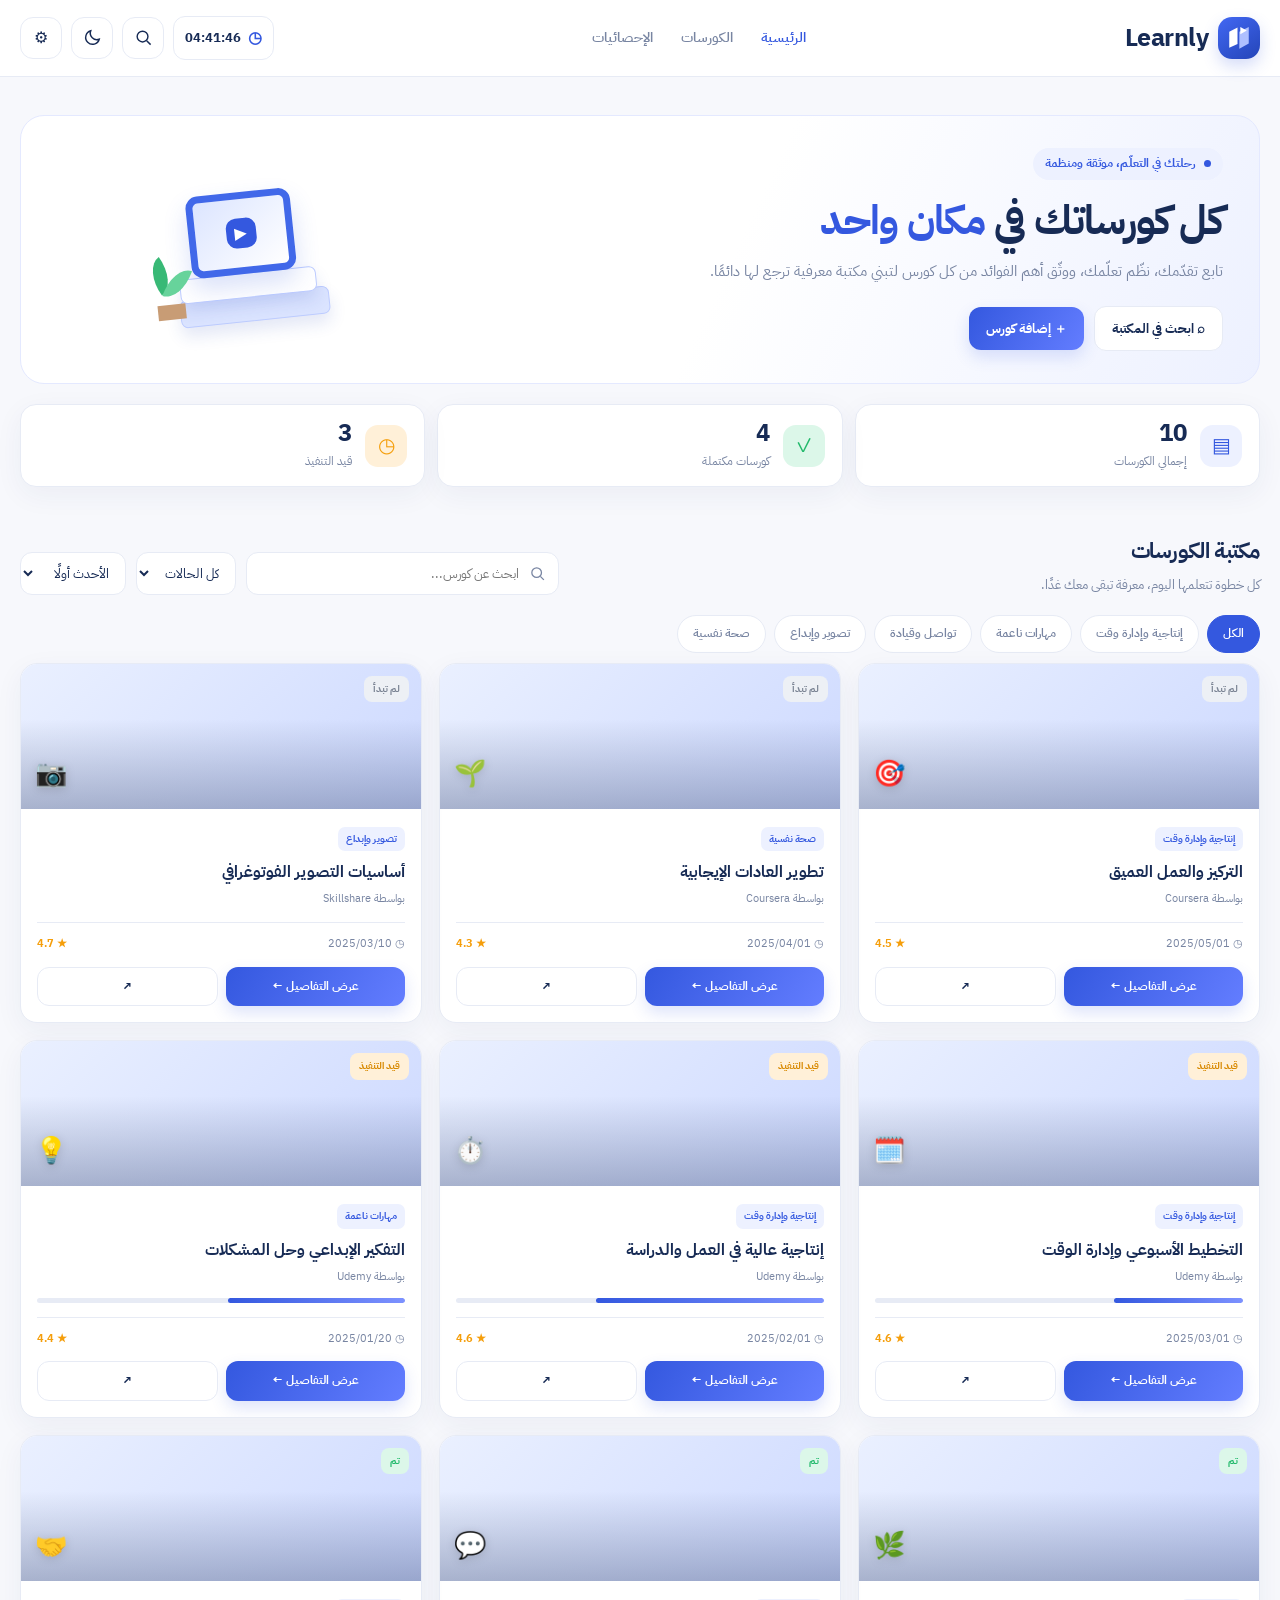
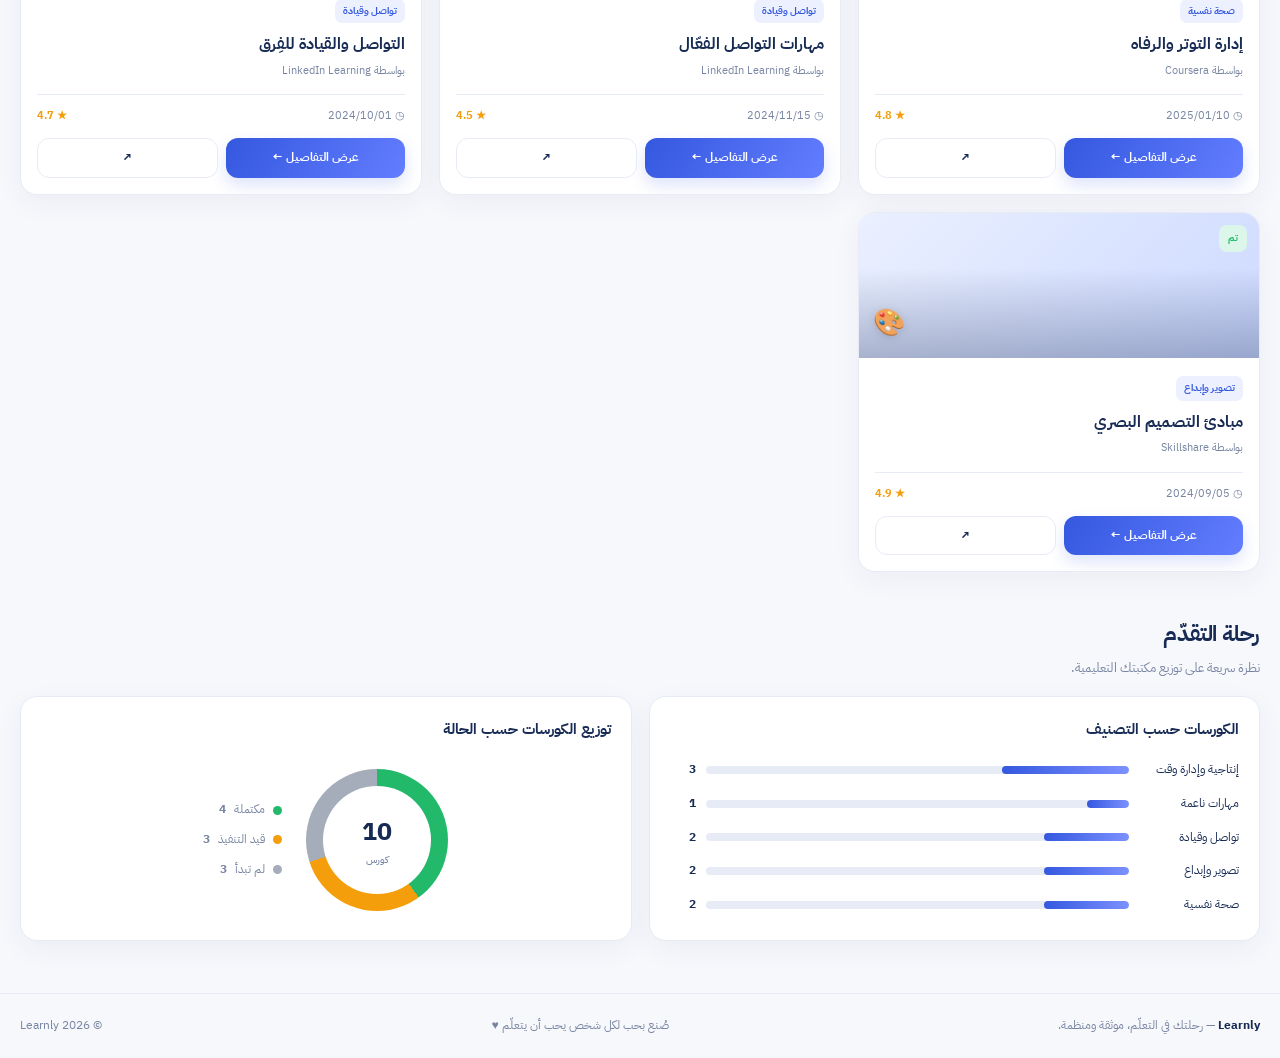
==== commit d40496b8: "Add files via upload" ====
--- a/index.html
+++ b/index.html
@@ -4,7 +4,7 @@
 <meta charset="utf-8"><meta name="viewport" content="width=device-width,initial-scale=1,viewport-fit=cover"><meta name="theme-color" content="#f7f8ff"><meta name="description" content="Learnly — مركزك الشخصي لمتابعة الكورسات وتوثيق ما تعلمته"><title>Learnly | كورساتك في مكان واحد</title>
 <link rel="manifest" href="manifest.webmanifest"><link rel="icon" href="icons/icon-192.png"><link rel="preconnect" href="https://fonts.googleapis.com"><link rel="preconnect" href="https://fonts.gstatic.com" crossorigin><link href="https://fonts.googleapis.com/css2?family=IBM+Plex+Sans+Arabic:wght@400;500;600;700&display=swap" rel="stylesheet">
 <style>
-:root{--bg:#f7f8fc;--surface:#fff;--surface2:#f2f4ff;--text:#172b55;--muted:#7885a2;--line:#e7ebf5;--primary:#3458df;--primary2:#637dff;--bluewash:#edf1ff;--green:#22b96b;--greenbg:#dcf7e9;--orange:#f59e0b;--orangebg:#fff0d8;--gray:#98a1b2;--graybg:#edf0f5;--shadow:0 8px 28px rgba(37,57,110,.055);--radius:16px}*{box-sizing:border-box}html{scroll-behavior:smooth}body{margin:0;background:var(--bg);color:var(--text);font-family:'IBM Plex Sans Arabic',Tahoma,sans-serif;line-height:1.65}body.dark{--bg:#0b1223;--surface:#111d34;--surface2:#182744;--text:#edf2ff;--muted:#a1aec9;--line:#263653;--bluewash:#1d2d55;--greenbg:#153b31;--orangebg:#49351a;--graybg:#293246;--shadow:0 8px 28px rgba(0,0,0,.16)}button,input,select{font:inherit}button{cursor:pointer}a{color:inherit;text-decoration:none}.container{width:min(1240px,calc(100% - 36px));margin:auto}.topbar{position:sticky;top:0;z-index:20;background:color-mix(in srgb,var(--surface) 92%,transparent);backdrop-filter:blur(16px);border-bottom:1px solid var(--line)}.nav{height:76px;display:flex;align-items:center;justify-content:space-between;gap:22px}.brand{display:flex;align-items:center;gap:10px;font-size:25px;font-weight:700;letter-spacing:-.5px}.brand-mark{width:42px;height:42px;border-radius:14px;background:linear-gradient(145deg,#4268f3,#2445b8);display:grid;place-items:center;color:#fff;box-shadow:0 7px 16px #3458df35}.brand-mark svg{width:26px}.navlinks{display:flex;gap:28px;align-items:center;color:var(--muted);font-size:14px;font-weight:600}.navlinks a.active,.navlinks a:hover{color:var(--primary)}.nav-actions{display:flex;gap:9px;align-items:center}.iconbtn{width:42px;height:42px;border:1px solid var(--line);background:var(--surface);color:var(--text);border-radius:13px;display:grid;place-items:center}.iconbtn svg{width:19px;height:19px}.hero{padding:38px 0 24px}.hero-panel{position:relative;overflow:hidden;border:1px solid #e4e9ff;border-radius:24px;padding:32px 36px;background:linear-gradient(115deg,var(--surface) 0%,var(--surface) 57%,#edf1ff 100%);display:grid;grid-template-columns:1.35fr .65fr;gap:24px;align-items:center}.dark .hero-panel{background:linear-gradient(115deg,var(--surface),var(--surface) 57%,#1b2a4e)}.eyebrow{display:inline-flex;gap:8px;align-items:center;background:var(--bluewash);color:var(--primary);border-radius:999px;padding:6px 12px;font-size:12px;font-weight:700}.eyebrow i{width:7px;height:7px;border-radius:50%;background:var(--primary)}h1{font-size:clamp(27px,3.2vw,42px);line-height:1.3;letter-spacing:-1px;margin:14px 0 12px} .hero p{color:var(--muted);max-width:670px;margin:0 0 22px;font-size:15px}.hero-actions{display:flex;gap:10px;flex-wrap:wrap}.btn{border:0;border-radius:12px;padding:11px 17px;font-weight:700;font-size:13px;display:inline-flex;gap:8px;align-items:center;justify-content:center;transition:transform .15s,box-shadow .15s}.btn:hover{transform:translateY(-1px)}.btn-primary{background:linear-gradient(120deg,var(--primary),var(--primary2));color:#fff;box-shadow:0 7px 16px #3458df2b}.btn-secondary{background:var(--surface);color:var(--text);border:1px solid var(--line)}.hero-art{min-height:190px;display:grid;place-items:center;position:relative}.artbook{width:190px;height:145px;position:relative;transform:rotate(-6deg)}.book{position:absolute;bottom:0;right:14px;width:150px;height:28px;border-radius:7px;background:#dbe4ff;border:1px solid #bdccff;box-shadow:0 9px 16px #2649b520}.book.b2{bottom:24px;right:25px;background:#fff;width:137px;height:25px}.screen{position:absolute;right:43px;bottom:48px;width:105px;height:82px;border:7px solid #4168e9;border-radius:12px;background:linear-gradient(140deg,#dce5ff,#fff);box-shadow:0 12px 24px #3458df2e;display:grid;place-items:center}.play{width:30px;height:30px;background:var(--primary);color:white;border-radius:10px;display:grid;place-items:center}.plant{position:absolute;bottom:10px;left:4px;width:28px;height:45px;border-bottom:15px solid #c89c75}.plant:before,.plant:after{content:'';position:absolute;background:#38b976;width:20px;height:33px;border-radius:100% 0 100% 0;transform:rotate(-30deg);top:-16px;left:-4px}.plant:after{transform:rotate(25deg);left:12px;top:-7px;background:#67d39b}.stats{display:grid;grid-template-columns:repeat(3,1fr);gap:12px;margin-top:20px}.stat{background:var(--surface);border:1px solid var(--line);border-radius:16px;padding:15px 17px;display:flex;align-items:center;gap:13px;box-shadow:var(--shadow)}.stat-icon{width:42px;height:42px;border-radius:13px;background:var(--bluewash);color:var(--primary);display:grid;place-items:center;font-size:20px}.stat-num{font-size:24px;font-weight:700;line-height:1.1}.stat-label{color:var(--muted);font-size:12px;margin-top:5px}.section{padding:22px 0}.section-head{display:flex;align-items:end;justify-content:space-between;gap:14px;margin-bottom:18px}.section-head h2{font-size:22px;margin:0;letter-spacing:-.4px}.section-head p{color:var(--muted);font-size:13px;margin:4px 0 0}.category-row{display:flex;gap:8px;overflow-x:auto;padding:2px 0 10px;scrollbar-width:thin}.chip{white-space:nowrap;border:1px solid var(--line);background:var(--surface);color:var(--muted);border-radius:999px;padding:8px 15px;font-size:12px;font-weight:600}.chip.active{background:var(--primary);border-color:var(--primary);color:#fff}.filters{display:flex;align-items:center;gap:10px;flex-wrap:wrap}.searchbox{height:43px;display:flex;align-items:center;gap:8px;background:var(--surface);border:1px solid var(--line);border-radius:12px;padding:0 12px;min-width:230px}.searchbox svg{width:17px;color:var(--muted);flex-shrink:0}.searchbox input{border:0;outline:0;background:transparent;color:var(--text);width:100%;font-size:13px}.select{height:43px;background:var(--surface);border:1px solid var(--line);border-radius:12px;color:var(--text);padding:0 12px;font-size:13px;outline:none}.course-grid{display:grid;grid-template-columns:repeat(3,minmax(0,1fr));gap:17px}.course-card{background:var(--surface);border:1px solid var(--line);border-radius:17px;overflow:hidden;box-shadow:var(--shadow);transition:transform .18s,border-color .18s;min-width:0}.course-card:hover{transform:translateY(-3px);border-color:#c8d2ff}.course-cover{height:145px;position:relative;overflow:hidden;background:linear-gradient(135deg,#eaf0ff,#cdd9ff)}.course-cover img{width:100%;height:100%;object-fit:cover;display:block}.cover-overlay{position:absolute;inset:0;background:linear-gradient(0deg,rgba(17,34,76,.28),transparent 62%)}.status{position:absolute;top:12px;right:12px;border-radius:8px;padding:5px 9px;font-size:10px;font-weight:700;z-index:1}.status.done{background:var(--greenbg);color:var(--green)}.status.progress{background:var(--orangebg);color:#d88900}.status.todo{background:var(--graybg);color:#7b8494}.cover-symbol{position:absolute;bottom:13px;left:14px;font-size:26px;filter:drop-shadow(0 2px 5px #0002)}.card-body{padding:15px 16px 16px}.cat-label{font-size:10px;font-weight:700;color:var(--primary);background:var(--bluewash);border-radius:7px;padding:4px 8px;display:inline-block;margin-bottom:9px}.card-title{font-size:16px;font-weight:700;margin:0 0 5px;line-height:1.55}.instructor{font-size:11px;color:var(--muted)}.meta-row{display:flex;align-items:center;justify-content:space-between;gap:8px;margin-top:14px;padding-top:12px;border-top:1px solid var(--line);font-size:11px;color:var(--muted)}.rating{color:#f59e0b;font-weight:700;white-space:nowrap}.card-foot{display:flex;gap:8px;margin-top:13px}.card-foot .btn{width:100%;padding:9px;font-size:12px}.progressbar{height:5px;background:var(--line);border-radius:99px;overflow:hidden;margin-top:12px}.progressbar span{height:100%;display:block;background:linear-gradient(90deg,var(--primary),#7d92ff);border-radius:99px}.empty{padding:44px 15px;text-align:center;color:var(--muted);background:var(--surface);border:1px dashed var(--line);border-radius:16px;grid-column:1/-1}.analytics{display:grid;grid-template-columns:1fr 1fr;gap:17px}.panel{background:var(--surface);border:1px solid var(--line);border-radius:17px;padding:20px;box-shadow:var(--shadow)}.panel h3{font-size:15px;margin:0 0 18px}.bars{display:grid;gap:14px}.bar-row{display:grid;grid-template-columns:100px 1fr 26px;gap:10px;align-items:center;font-size:12px}.bar-track{height:8px;border-radius:99px;background:var(--line);overflow:hidden}.bar-track span{height:100%;display:block;border-radius:99px;background:linear-gradient(90deg,#3458df,#7d91ff)}.donut-wrap{display:flex;align-items:center;justify-content:center;gap:24px;min-height:160px}.donut{width:142px;height:142px;border-radius:50%;background:conic-gradient(var(--green) 0 40%,var(--orange) 40% 70%,#a5adbb 70% 100%);display:grid;place-items:center;position:relative;flex-shrink:0}.donut:before{content:'';position:absolute;inset:17px;border-radius:50%;background:var(--surface)}.donut-center{position:relative;text-align:center;font-size:25px;font-weight:700}.donut-center small{display:block;font-size:10px;color:var(--muted);font-weight:500}.legend{display:grid;gap:10px;font-size:12px;color:var(--muted)}.legend span{display:flex;align-items:center;gap:8px}.dot{width:9px;height:9px;border-radius:50%;display:inline-block}.footer{margin-top:30px;border-top:1px solid var(--line);padding:22px 0;color:var(--muted);font-size:12px}.footer-inner{display:flex;justify-content:space-between;gap:15px;flex-wrap:wrap}.footer strong{color:var(--text)}
+:root{--bg:#f7f8fc;--surface:#fff;--surface2:#f2f4ff;--text:#172b55;--muted:#7885a2;--line:#e7ebf5;--primary:#3458df;--primary2:#637dff;--bluewash:#edf1ff;--green:#22b96b;--greenbg:#dcf7e9;--orange:#f59e0b;--orangebg:#fff0d8;--gray:#98a1b2;--graybg:#edf0f5;--shadow:0 8px 28px rgba(37,57,110,.055);--radius:16px}*{box-sizing:border-box}html{scroll-behavior:smooth}body{margin:0;background:var(--bg);color:var(--text);font-family:'IBM Plex Sans Arabic',Tahoma,sans-serif;line-height:1.65}body.dark{--bg:#0b1223;--surface:#111d34;--surface2:#182744;--text:#edf2ff;--muted:#a1aec9;--line:#263653;--bluewash:#1d2d55;--greenbg:#153b31;--orangebg:#49351a;--graybg:#293246;--shadow:0 8px 28px rgba(0,0,0,.16)}button,input,select{font:inherit}button{cursor:pointer}a{color:inherit;text-decoration:none}.container{width:min(1240px,calc(100% - 36px));margin:auto}.topbar{position:sticky;top:0;z-index:20;background:color-mix(in srgb,var(--surface) 92%,transparent);backdrop-filter:blur(16px);border-bottom:1px solid var(--line)}.nav{height:76px;display:flex;align-items:center;justify-content:space-between;gap:22px}.brand{display:flex;align-items:center;gap:10px;font-size:25px;font-weight:700;letter-spacing:-.5px}.brand-mark{width:42px;height:42px;border-radius:14px;background:linear-gradient(145deg,#4268f3,#2445b8);display:grid;place-items:center;color:#fff;box-shadow:0 7px 16px #3458df35}.brand-mark svg{width:26px}.navlinks{display:flex;gap:28px;align-items:center;color:var(--muted);font-size:14px;font-weight:600}.navlinks a.active,.navlinks a:hover{color:var(--primary)}.nav-actions{display:flex;gap:9px;align-items:center}.live-clock{display:flex;align-items:center;gap:7px;padding:8px 11px;border:1px solid var(--line);border-radius:12px;background:var(--surface);color:var(--text);font-size:13px;font-weight:700;font-variant-numeric:tabular-nums;white-space:nowrap}.live-clock .clock-icon{color:var(--primary);font-size:16px}@media(max-width:520px){.live-clock{padding:7px 8px;font-size:11px;gap:4px}}.iconbtn{width:42px;height:42px;border:1px solid var(--line);background:var(--surface);color:var(--text);border-radius:13px;display:grid;place-items:center}.iconbtn svg{width:19px;height:19px}.hero{padding:38px 0 24px}.hero-panel{position:relative;overflow:hidden;border:1px solid #e4e9ff;border-radius:24px;padding:32px 36px;background:linear-gradient(115deg,var(--surface) 0%,var(--surface) 57%,#edf1ff 100%);display:grid;grid-template-columns:1.35fr .65fr;gap:24px;align-items:center}.dark .hero-panel{background:linear-gradient(115deg,var(--surface),var(--surface) 57%,#1b2a4e)}.eyebrow{display:inline-flex;gap:8px;align-items:center;background:var(--bluewash);color:var(--primary);border-radius:999px;padding:6px 12px;font-size:12px;font-weight:700}.eyebrow i{width:7px;height:7px;border-radius:50%;background:var(--primary)}h1{font-size:clamp(27px,3.2vw,42px);line-height:1.3;letter-spacing:-1px;margin:14px 0 12px} .hero p{color:var(--muted);max-width:670px;margin:0 0 22px;font-size:15px}.hero-actions{display:flex;gap:10px;flex-wrap:wrap}.btn{border:0;border-radius:12px;padding:11px 17px;font-weight:700;font-size:13px;display:inline-flex;gap:8px;align-items:center;justify-content:center;transition:transform .15s,box-shadow .15s}.btn:hover{transform:translateY(-1px)}.btn-primary{background:linear-gradient(120deg,var(--primary),var(--primary2));color:#fff;box-shadow:0 7px 16px #3458df2b}.btn-secondary{background:var(--surface);color:var(--text);border:1px solid var(--line)}.hero-art{min-height:190px;display:grid;place-items:center;position:relative}.artbook{width:190px;height:145px;position:relative;transform:rotate(-6deg)}.book{position:absolute;bottom:0;right:14px;width:150px;height:28px;border-radius:7px;background:#dbe4ff;border:1px solid #bdccff;box-shadow:0 9px 16px #2649b520}.book.b2{bottom:24px;right:25px;background:#fff;width:137px;height:25px}.screen{position:absolute;right:43px;bottom:48px;width:105px;height:82px;border:7px solid #4168e9;border-radius:12px;background:linear-gradient(140deg,#dce5ff,#fff);box-shadow:0 12px 24px #3458df2e;display:grid;place-items:center}.play{width:30px;height:30px;background:var(--primary);color:white;border-radius:10px;display:grid;place-items:center}.plant{position:absolute;bottom:10px;left:4px;width:28px;height:45px;border-bottom:15px solid #c89c75}.plant:before,.plant:after{content:'';position:absolute;background:#38b976;width:20px;height:33px;border-radius:100% 0 100% 0;transform:rotate(-30deg);top:-16px;left:-4px}.plant:after{transform:rotate(25deg);left:12px;top:-7px;background:#67d39b}.stats{display:grid;grid-template-columns:repeat(3,1fr);gap:12px;margin-top:20px}.stat{background:var(--surface);border:1px solid var(--line);border-radius:16px;padding:15px 17px;display:flex;align-items:center;gap:13px;box-shadow:var(--shadow)}.stat-icon{width:42px;height:42px;border-radius:13px;background:var(--bluewash);color:var(--primary);display:grid;place-items:center;font-size:20px}.stat-num{font-size:24px;font-weight:700;line-height:1.1}.stat-label{color:var(--muted);font-size:12px;margin-top:5px}.section{padding:22px 0}.section-head{display:flex;align-items:end;justify-content:space-between;gap:14px;margin-bottom:18px}.section-head h2{font-size:22px;margin:0;letter-spacing:-.4px}.section-head p{color:var(--muted);font-size:13px;margin:4px 0 0}.category-row{display:flex;gap:8px;overflow-x:auto;padding:2px 0 10px;scrollbar-width:thin}.chip{white-space:nowrap;border:1px solid var(--line);background:var(--surface);color:var(--muted);border-radius:999px;padding:8px 15px;font-size:12px;font-weight:600}.chip.active{background:var(--primary);border-color:var(--primary);color:#fff}.filters{display:flex;align-items:center;gap:10px;flex-wrap:wrap}.searchbox{height:43px;display:flex;align-items:center;gap:8px;background:var(--surface);border:1px solid var(--line);border-radius:12px;padding:0 12px;min-width:230px}.searchbox svg{width:17px;color:var(--muted);flex-shrink:0}.searchbox input{border:0;outline:0;background:transparent;color:var(--text);width:100%;font-size:13px}.select{height:43px;background:var(--surface);border:1px solid var(--line);border-radius:12px;color:var(--text);padding:0 12px;font-size:13px;outline:none}.course-grid{display:grid;grid-template-columns:repeat(3,minmax(0,1fr));gap:17px}.course-card{background:var(--surface);border:1px solid var(--line);border-radius:17px;overflow:hidden;box-shadow:var(--shadow);transition:transform .18s,border-color .18s;min-width:0}.course-card:hover{transform:translateY(-3px);border-color:#c8d2ff}.course-cover{height:145px;position:relative;overflow:hidden;background:linear-gradient(135deg,#eaf0ff,#cdd9ff)}.course-cover img{width:100%;height:100%;object-fit:cover;display:block}.cover-overlay{position:absolute;inset:0;background:linear-gradient(0deg,rgba(17,34,76,.28),transparent 62%)}.status{position:absolute;top:12px;right:12px;border-radius:8px;padding:5px 9px;font-size:10px;font-weight:700;z-index:1}.status.done{background:var(--greenbg);color:var(--green)}.status.progress{background:var(--orangebg);color:#d88900}.status.todo{background:var(--graybg);color:#7b8494}.cover-symbol{position:absolute;bottom:13px;left:14px;font-size:26px;filter:drop-shadow(0 2px 5px #0002)}.card-body{padding:15px 16px 16px}.cat-label{font-size:10px;font-weight:700;color:var(--primary);background:var(--bluewash);border-radius:7px;padding:4px 8px;display:inline-block;margin-bottom:9px}.card-title{font-size:16px;font-weight:700;margin:0 0 5px;line-height:1.55}.instructor{font-size:11px;color:var(--muted)}.meta-row{display:flex;align-items:center;justify-content:space-between;gap:8px;margin-top:14px;padding-top:12px;border-top:1px solid var(--line);font-size:11px;color:var(--muted)}.rating{color:#f59e0b;font-weight:700;white-space:nowrap}.card-foot{display:flex;gap:8px;margin-top:13px}.card-foot .btn{width:100%;padding:9px;font-size:12px}.progressbar{height:5px;background:var(--line);border-radius:99px;overflow:hidden;margin-top:12px}.progressbar span{height:100%;display:block;background:linear-gradient(90deg,var(--primary),#7d92ff);border-radius:99px}.empty{padding:44px 15px;text-align:center;color:var(--muted);background:var(--surface);border:1px dashed var(--line);border-radius:16px;grid-column:1/-1}.analytics{display:grid;grid-template-columns:1fr 1fr;gap:17px}.panel{background:var(--surface);border:1px solid var(--line);border-radius:17px;padding:20px;box-shadow:var(--shadow)}.panel h3{font-size:15px;margin:0 0 18px}.bars{display:grid;gap:14px}.bar-row{display:grid;grid-template-columns:100px 1fr 26px;gap:10px;align-items:center;font-size:12px}.bar-track{height:8px;border-radius:99px;background:var(--line);overflow:hidden}.bar-track span{height:100%;display:block;border-radius:99px;background:linear-gradient(90deg,#3458df,#7d91ff)}.donut-wrap{display:flex;align-items:center;justify-content:center;gap:24px;min-height:160px}.donut{width:142px;height:142px;border-radius:50%;background:conic-gradient(var(--green) 0 40%,var(--orange) 40% 70%,#a5adbb 70% 100%);display:grid;place-items:center;position:relative;flex-shrink:0}.donut:before{content:'';position:absolute;inset:17px;border-radius:50%;background:var(--surface)}.donut-center{position:relative;text-align:center;font-size:25px;font-weight:700}.donut-center small{display:block;font-size:10px;color:var(--muted);font-weight:500}.legend{display:grid;gap:10px;font-size:12px;color:var(--muted)}.legend span{display:flex;align-items:center;gap:8px}.dot{width:9px;height:9px;border-radius:50%;display:inline-block}.footer{margin-top:30px;border-top:1px solid var(--line);padding:22px 0;color:var(--muted);font-size:12px}.footer-inner{display:flex;justify-content:space-between;gap:15px;flex-wrap:wrap}.footer strong{color:var(--text)}
 /* details view */
 .detail-view{display:none;padding:26px 0 45px}.detail-top{display:flex;align-items:center;justify-content:space-between;gap:12px;margin-bottom:20px}.detail-layout{display:grid;grid-template-columns:minmax(0,1.55fr) minmax(270px,.8fr);gap:20px}.detail-main,.detail-side{background:var(--surface);border:1px solid var(--line);border-radius:18px;overflow:hidden}.detail-cover{height:235px;position:relative}.detail-cover img{width:100%;height:100%;object-fit:cover}.detail-content{padding:24px}.detail-content h1{font-size:29px;margin:12px 0 6px}.detail-content>p{color:var(--muted);font-size:14px}.learned{background:var(--bluewash);border:1px solid #dfe6ff;border-radius:15px;padding:19px;margin:20px 0}.learned h3{margin:0 0 10px;font-size:16px}.learned ul,.detail-content ul{padding-right:21px;margin:0}.learned li,.detail-content li{margin:7px 0;font-size:13px}.detail-content h3{font-size:17px;margin:25px 0 10px}.detail-content table{border-collapse:collapse;width:100%;font-size:12px;margin:12px 0}.detail-content th,.detail-content td{border:1px solid var(--line);padding:10px;text-align:right}.detail-content th{background:var(--surface2)}.detail-side{padding:20px;height:max-content}.detail-side h3{margin:0 0 16px;font-size:16px}.detail-info{display:grid;gap:13px}.info-row{display:flex;justify-content:space-between;gap:10px;font-size:12px;border-bottom:1px solid var(--line);padding-bottom:11px}.info-row span{color:var(--muted)}.detail-side .btn{width:100%;margin-top:17px}.detail-nav{display:flex;justify-content:space-between;gap:10px;margin-top:18px}.toast{position:fixed;bottom:20px;left:20px;background:var(--text);color:var(--surface);padding:11px 16px;border-radius:12px;box-shadow:var(--shadow);font-size:13px;opacity:0;transform:translateY(10px);transition:.2s;pointer-events:none;z-index:100}.toast.show{opacity:1;transform:translateY(0)}
 @media(max-width:900px){.hero-panel{grid-template-columns:1fr .45fr;padding:26px}.hero-art{transform:scale(.8)}.course-grid{grid-template-columns:repeat(2,minmax(0,1fr))}.detail-layout{grid-template-columns:1fr}.detail-side{order:-1}.navlinks{gap:15px}.analytics{grid-template-columns:1fr 1fr}}@media(max-width:620px){.container{width:calc(100% - 26px)}.nav{height:64px}.brand{font-size:22px}.brand-mark{width:37px;height:37px}.navlinks{display:none}.hero{padding-top:20px}.hero-panel{display:block;padding:23px 20px;border-radius:20px}.hero-art{display:none}.hero p{font-size:13px}.stats{gap:8px;margin-top:13px}.stat{padding:12px 9px;display:block;text-align:center}.stat-icon{margin:0 auto 8px;width:34px;height:34px;font-size:16px}.stat-num{font-size:20px}.stat-label{font-size:10px}.section{padding:16px 0}.section-head{align-items:start;flex-direction:column}.section-head h2{font-size:20px}.filters{width:100%}.searchbox{min-width:0;flex:1;width:100%}.select{flex:1;min-width:0}.course-grid{grid-template-columns:1fr;gap:13px}.course-cover{height:165px}.card-body{padding:14px}.analytics{grid-template-columns:1fr}.donut-wrap{gap:17px}.donut{width:125px;height:125px}.donut:before{inset:15px}.detail-top{align-items:flex-start;flex-direction:column}.detail-cover{height:180px}.detail-content{padding:18px}.detail-content h1{font-size:24px}.detail-side{padding:16px}.footer-inner{flex-direction:column}.bar-row{grid-template-columns:90px 1fr 22px}}@media(prefers-reduced-motion:reduce){*{scroll-behavior:auto!important;transition:none!important}}
@@ -15,10 +15,10 @@
 .manage-toggle{width:100%;display:flex;align-items:center;justify-content:space-between;gap:12px;border:1px solid var(--line);background:var(--surface2);color:var(--text);border-radius:12px;padding:13px 15px;font-size:15px;font-weight:700;text-align:right}.manage-toggle span{font-size:22px;color:var(--primary);line-height:1}.manage-courses #deleteCoursesPanel{padding-top:10px}.learned h3{font-size:19px}.learned-body{max-height:155px;overflow:hidden;transition:max-height .25s ease}.learned-body.expanded{max-height:none}.learned li{font-size:16px;line-height:1.9;margin:9px 0}.learned-more{margin-top:10px;padding:7px 13px;border:1px solid #cbd5ff;border-radius:9px;background:var(--surface);color:var(--primary);font-size:14px;font-weight:700}.learned-more[hidden]{display:none}@media(max-width:600px){.learned li{font-size:15px}.learned h3{font-size:18px}}
 </style></head>
 <body>
-<header class="topbar"><div class="container nav"><a href="#home" class="brand" aria-label="Learnly الرئيسية"><span class="brand-mark"><svg viewBox="0 0 40 40" fill="none"><path d="M5 10.5 17.7 4v25.2L5 35V10.5Z" fill="white"/><path d="M20.5 10.4 35 3v25.4l-14.5 8V10.4Z" fill="#AFC0FF"/><path d="m22 3 10 5.5-10 5.8V3Z" fill="white"/></svg></span>Learnly</a><nav class="navlinks"><a href="#home" class="active">الرئيسية</a><a href="#courses">الكورسات</a><a href="#analytics">الإحصائيات</a></nav><div class="nav-actions"><button class="iconbtn" id="focusSearch" aria-label="بحث"><svg viewBox="0 0 24 24" fill="none" stroke="currentColor" stroke-width="1.8"><circle cx="10.8" cy="10.8" r="6.8"/><path d="m16 16 5 5"/></svg></button><button class="iconbtn" id="themeToggle" aria-label="تغيير المظهر" title="تغيير المظهر"><svg viewBox="0 0 24 24" fill="none" stroke="currentColor" stroke-width="1.8"><path d="M20.5 14.2A8.3 8.3 0 0 1 9.8 3.5 8.7 8.7 0 1 0 20.5 14.2Z"/></svg></button><button class="iconbtn" id="settingsBtn" aria-label="الإعدادات" title="الإعدادات">⚙</button></div></div></header>
-<main id="mainPage"><section class="hero" id="home"><div class="container"><div class="hero-panel"><div><span class="eyebrow"><i></i> رحلتك في التعلّم، موثقة ومنظمة</span><h1>كل كورساتك في <span style="color:var(--primary)">مكان واحد</span></h1><p>تابع تقدّمك، نظّم تعلّمك، ووثّق أهم الفوائد من كل كورس لتبني مكتبة معرفية ترجع لها دائمًا.</p><div class="hero-actions"><a class="btn btn-primary" href="#courses">استكشف كورساتك <span>←</span></a><button class="btn btn-secondary" id="heroSearch">ابحث في المكتبة ⌕</button><button class="btn btn-primary" id="addCourseBtn">＋ إضافة كورس</button></div></div><div class="hero-art" aria-hidden="true"><div class="artbook"><div class="book"></div><div class="book b2"></div><div class="screen"><span class="play">▶</span></div><div class="plant"></div></div></div></div><div class="stats"><div class="stat"><div class="stat-icon">▤</div><div><div class="stat-num" id="totalCount">10</div><div class="stat-label">إجمالي الكورسات</div></div></div><div class="stat"><div class="stat-icon" style="color:var(--green);background:var(--greenbg)">✓</div><div><div class="stat-num" id="doneCount">4</div><div class="stat-label">كورسات مكتملة</div></div></div><div class="stat"><div class="stat-icon" style="color:var(--orange);background:var(--orangebg)">◷</div><div><div class="stat-num" id="progressCount">3</div><div class="stat-label">قيد التنفيذ</div></div></div></div></div></section>
+<header class="topbar"><div class="container nav"><a href="#home" class="brand" aria-label="Learnly الرئيسية"><span class="brand-mark"><svg viewBox="0 0 40 40" fill="none"><path d="M5 10.5 17.7 4v25.2L5 35V10.5Z" fill="white"/><path d="M20.5 10.4 35 3v25.4l-14.5 8V10.4Z" fill="#AFC0FF"/><path d="m22 3 10 5.5-10 5.8V3Z" fill="white"/></svg></span>Learnly</a><nav class="navlinks"><a href="#home" class="active">الرئيسية</a><a href="#courses">الكورسات</a><a href="#analytics">الإحصائيات</a></nav><div class="nav-actions"><div class="live-clock" role="timer" aria-label="الساعة الحالية"><span class="clock-icon">◷</span><span id="liveClock">--:--:--</span></div><button class="iconbtn" id="focusSearch" aria-label="بحث"><svg viewBox="0 0 24 24" fill="none" stroke="currentColor" stroke-width="1.8"><circle cx="10.8" cy="10.8" r="6.8"/><path d="m16 16 5 5"/></svg></button><button class="iconbtn" id="themeToggle" aria-label="تغيير المظهر" title="تغيير المظهر"><svg viewBox="0 0 24 24" fill="none" stroke="currentColor" stroke-width="1.8"><path d="M20.5 14.2A8.3 8.3 0 0 1 9.8 3.5 8.7 8.7 0 1 0 20.5 14.2Z"/></svg></button><button class="iconbtn" id="settingsBtn" aria-label="الإعدادات" title="الإعدادات">⚙</button></div></div></header>
+<main id="mainPage"><section class="hero" id="home"><div class="container"><div class="hero-panel"><div><span class="eyebrow"><i></i> رحلتك في التعلّم، موثقة ومنظمة</span><h1>كل كورساتك في <span style="color:var(--primary)">مكان واحد</span></h1><p>تابع تقدّمك، نظّم تعلّمك، ووثّق أهم الفوائد من كل كورس لتبني مكتبة معرفية ترجع لها دائمًا.</p><div class="hero-actions"><button class="btn btn-secondary" id="heroSearch">⌕ ابحث في المكتبة</button><button class="btn btn-primary" id="addCourseBtn">＋ إضافة كورس</button></div></div><div class="hero-art" aria-hidden="true"><div class="artbook"><div class="book"></div><div class="book b2"></div><div class="screen"><span class="play">▶</span></div><div class="plant"></div></div></div></div><div class="stats"><div class="stat"><div class="stat-icon">▤</div><div><div class="stat-num" id="totalCount">10</div><div class="stat-label">إجمالي الكورسات</div></div></div><div class="stat"><div class="stat-icon" style="color:var(--green);background:var(--greenbg)">✓</div><div><div class="stat-num" id="doneCount">4</div><div class="stat-label">كورسات مكتملة</div></div></div><div class="stat"><div class="stat-icon" style="color:var(--orange);background:var(--orangebg)">◷</div><div><div class="stat-num" id="progressCount">3</div><div class="stat-label">قيد التنفيذ</div></div></div></div></div></section>
 <section class="section" id="courses"><div class="container"><div class="section-head"><div><h2>مكتبة الكورسات</h2><p>كل خطوة تتعلمها اليوم، معرفة تبقى معك غدًا.</p></div><div class="filters"><label class="searchbox"><svg viewBox="0 0 24 24" fill="none" stroke="currentColor" stroke-width="1.8"><circle cx="10.8" cy="10.8" r="6.8"/><path d="m16 16 5 5"/></svg><input id="searchInput" placeholder="ابحث عن كورس..." aria-label="ابحث عن كورس"></label><select id="statusFilter" class="select" aria-label="فلترة الحالة"><option value="all">كل الحالات</option><option value="todo">لم تبدأ</option><option value="progress">قيد التنفيذ</option><option value="done">مكتمل</option></select><select id="sortSelect" class="select" aria-label="ترتيب الكورسات"><option value="newest">الأحدث أولًا</option><option value="oldest">الأقدم أولًا</option><option value="rating">الأعلى تقييمًا</option><option value="name">الاسم</option></select></div></div><div class="category-row" id="categoryChips"></div><div class="course-grid" id="courseGrid"></div></div></section>
 <section class="section" id="analytics"><div class="container"><div class="section-head"><div><h2>رحلة التقدّم</h2><p>نظرة سريعة على توزيع مكتبتك التعليمية.</p></div></div><div class="analytics"><div class="panel"><h3>الكورسات حسب التصنيف</h3><div class="bars" id="categoryBars"></div></div><div class="panel"><h3>توزيع الكورسات حسب الحالة</h3><div class="donut-wrap"><div class="donut" id="donutChart"><div class="donut-center"><span id="donutTotal">10</span><small>كورس</small></div></div><div class="legend" id="statusLegend"></div></div></div></div></div></section>
 <footer class="footer"><div class="container footer-inner"><span><strong>Learnly</strong> — رحلتك في التعلّم، موثقة ومنظمة.</span><span>صُنع بحب لكل شخص يحب أن يتعلّم ♥</span><span>© <span id="year"></span> Learnly</span></div></footer></main>
-<section class="detail-view" id="detailView"><div class="container"><div class="detail-top"><button class="btn btn-secondary" id="backBtn">← الرئيسية</button></div><div id="detailContent"></div></div></section><div class="modal-backdrop" id="editorBackdrop" aria-hidden="true"><section class="editor-modal" role="dialog" aria-modal="true" aria-labelledby="editorTitle"><div class="editor-head"><div><span class="eyebrow"><i></i> إدارة المكتبة</span><h2 id="editorTitle">إضافة كورس جديد</h2></div><button class="iconbtn" type="button" id="closeEditor" aria-label="إغلاق">✕</button></div><form id="courseForm"><input type="hidden" id="editId"><div class="form-grid"><label>اسم الكورس *<input id="fName" required maxlength="180" placeholder="مثال: أساسيات التصميم"></label><label>المقدم / المنصة<input id="fInstructor" placeholder="Udemy، Coursera..."></label><label>التصنيف *<input id="fCategory" list="categoryOptions" required placeholder="اختر أو اكتب تصنيفًا"><datalist id="categoryOptions"></datalist></label><label>الحالة<select id="fStatus"><option value="todo">لم تبدأ</option><option value="progress">قيد التنفيذ</option><option value="done">تم</option></select></label><label>تاريخ البدء<input id="fStart" type="date"></label><label>تاريخ الانتهاء<input id="fEnd" type="date"></label><label>آخر مراجعة<input id="fReview" type="date"></label><label>التقييم (من 0 إلى 5)<input id="fRating" type="number" min="0" max="5" step="0.1" value="0"></label><label>نسبة التقدم (%)<input id="fProgress" type="number" min="0" max="100" step="1" value="0"></label><label>رابط الكورس<input id="fLink" type="url" placeholder="https://..."></label><label class="wide">رابط صورة الغلاف<input id="fImage" type="url" placeholder="https://... أو ارفع صورة أدناه"></label><label class="wide upload-label">أو ارفع صورة من جهازك<input id="fImageFile" type="file" accept="image/*"><small>سيتم تصغير الصورة لتناسب الموقع وملف التصدير.</small></label><label class="wide">وصف الكورس<textarea id="fDescription" rows="3" placeholder="ما موضوع الكورس؟"></textarea></label><label class="wide">أهم ما تعلمته (كل نقطة في سطر)<textarea id="fLearned" rows="4" placeholder="النقطة الأولى&#10;النقطة الثانية"></textarea></label><label class="wide">الأقسام التفصيلية (كل سطر: عنوان القسم | نقطة 1؛ نقطة 2)<textarea id="fSections" rows="4" placeholder="المفاهيم الأساسية | الفكرة الأولى؛ الفكرة الثانية&#10;تطبيق عملي | جرّب ما تعلمته"></textarea><small>اكتب عنوان القسم ثم | ثم النقاط مفصولة بفاصلة منقوطة ؛</small></label></div><div class="editor-actions"><button type="button" class="btn btn-secondary" id="cancelEditor">إلغاء</button><button type="submit" class="btn btn-primary">حفظ الكورس</button></div></form></section></div><div class="modal-backdrop" id="settingsBackdrop" aria-hidden="true"><section class="editor-modal settings-modal" role="dialog" aria-modal="true" aria-labelledby="settingsTitle"><div class="editor-head"><div><span class="eyebrow"><i></i> تفضيلات التطبيق</span><h2 id="settingsTitle">الإعدادات</h2></div><button class="iconbtn" type="button" id="closeSettings" aria-label="إغلاق">✕</button></div><div class="settings-actions"><button class="btn btn-primary" id="exportBtn">⇩ تصدير نسخة احتياطية</button><button class="btn btn-secondary" id="importBtn">⇧ استيراد نسخة احتياطية</button><input type="file" id="importFile" accept="application/json,.json" hidden></div><div class="manage-courses"><button type="button" class="manage-toggle" id="toggleDeleteCourses" aria-expanded="false">🗑 إدارة حذف الكورسات <span id="deleteToggleIcon">＋</span></button><div id="deleteCoursesPanel" hidden><p class="editor-help">يمكن حذف الكورسات من هذه القائمة فقط.</p><div id="deleteCoursesList"></div></div></div><div class="settings-version"><span>إصدار البرنامج</span><strong>1.1.6</strong><small>تاريخ الإصدار: 27 أكتوبر 2026</small></div></section></div><div class="toast" id="toast"></div>
+<section class="detail-view" id="detailView"><div class="container"><div class="detail-top"><button class="btn btn-secondary" id="backBtn">← الرئيسية</button></div><div id="detailContent"></div></div></section><div class="modal-backdrop" id="editorBackdrop" aria-hidden="true"><section class="editor-modal" role="dialog" aria-modal="true" aria-labelledby="editorTitle"><div class="editor-head"><div><span class="eyebrow"><i></i> إدارة المكتبة</span><h2 id="editorTitle">إضافة كورس جديد</h2></div><button class="iconbtn" type="button" id="closeEditor" aria-label="إغلاق">✕</button></div><form id="courseForm"><input type="hidden" id="editId"><div class="form-grid"><label>اسم الكورس *<input id="fName" required maxlength="180" placeholder="مثال: أساسيات التصميم"></label><label>المقدم / المنصة<input id="fInstructor" placeholder="Udemy، Coursera..."></label><label>التصنيف *<input id="fCategory" list="categoryOptions" required placeholder="اختر أو اكتب تصنيفًا"><datalist id="categoryOptions"></datalist></label><label>الحالة<select id="fStatus"><option value="todo">لم تبدأ</option><option value="progress">قيد التنفيذ</option><option value="done">تم</option></select></label><label>تاريخ البدء<input id="fStart" type="date"></label><label>تاريخ الانتهاء<input id="fEnd" type="date"></label><label>آخر مراجعة<input id="fReview" type="date"></label><label>التقييم (من 0 إلى 5)<input id="fRating" type="number" min="0" max="5" step="0.1" value="0"></label><label>نسبة التقدم (%)<input id="fProgress" type="number" min="0" max="100" step="1" value="0"></label><label>رابط الكورس<input id="fLink" type="url" placeholder="https://..."></label><label class="wide">رابط صورة الغلاف<input id="fImage" type="url" placeholder="https://... أو ارفع صورة أدناه"></label><label class="wide upload-label">أو ارفع صورة من جهازك<input id="fImageFile" type="file" accept="image/*"><small>سيتم تصغير الصورة لتناسب الموقع وملف التصدير.</small></label><label class="wide">وصف الكورس<textarea id="fDescription" rows="3" placeholder="ما موضوع الكورس؟"></textarea></label><label class="wide">أهم ما تعلمته (كل نقطة في سطر)<textarea id="fLearned" rows="4" placeholder="النقطة الأولى&#10;النقطة الثانية"></textarea></label><label class="wide">الأقسام التفصيلية (كل سطر: عنوان القسم | نقطة 1؛ نقطة 2)<textarea id="fSections" rows="4" placeholder="المفاهيم الأساسية | الفكرة الأولى؛ الفكرة الثانية&#10;تطبيق عملي | جرّب ما تعلمته"></textarea><small>اكتب عنوان القسم ثم | ثم النقاط مفصولة بفاصلة منقوطة ؛</small></label></div><div class="editor-actions"><button type="button" class="btn btn-secondary" id="cancelEditor">إلغاء</button><button type="submit" class="btn btn-primary">حفظ الكورس</button></div></form></section></div><div class="modal-backdrop" id="settingsBackdrop" aria-hidden="true"><section class="editor-modal settings-modal" role="dialog" aria-modal="true" aria-labelledby="settingsTitle"><div class="editor-head"><div><span class="eyebrow"><i></i> تفضيلات التطبيق</span><h2 id="settingsTitle">الإعدادات</h2></div><button class="iconbtn" type="button" id="closeSettings" aria-label="إغلاق">✕</button></div><div class="settings-actions"><button class="btn btn-primary" id="exportBtn">⇩ تصدير نسخة احتياطية</button><button class="btn btn-secondary" id="importBtn">⇧ استيراد نسخة احتياطية</button><input type="file" id="importFile" accept="application/json,.json" hidden></div><div class="manage-courses"><button type="button" class="manage-toggle" id="toggleDeleteCourses" aria-expanded="false">🗑 إدارة حذف الكورسات <span id="deleteToggleIcon">＋</span></button><div id="deleteCoursesPanel" hidden><p class="editor-help">يمكن حذف الكورسات من هذه القائمة فقط.</p><div id="deleteCoursesList"></div></div></div><div class="settings-version"><span>إصدار البرنامج</span><strong>1.1.8</strong><small>تاريخ الإصدار: 27 أكتوبر 2026</small></div></section></div><div class="toast" id="toast"></div>
 <script src="app.js"></script></body></html>
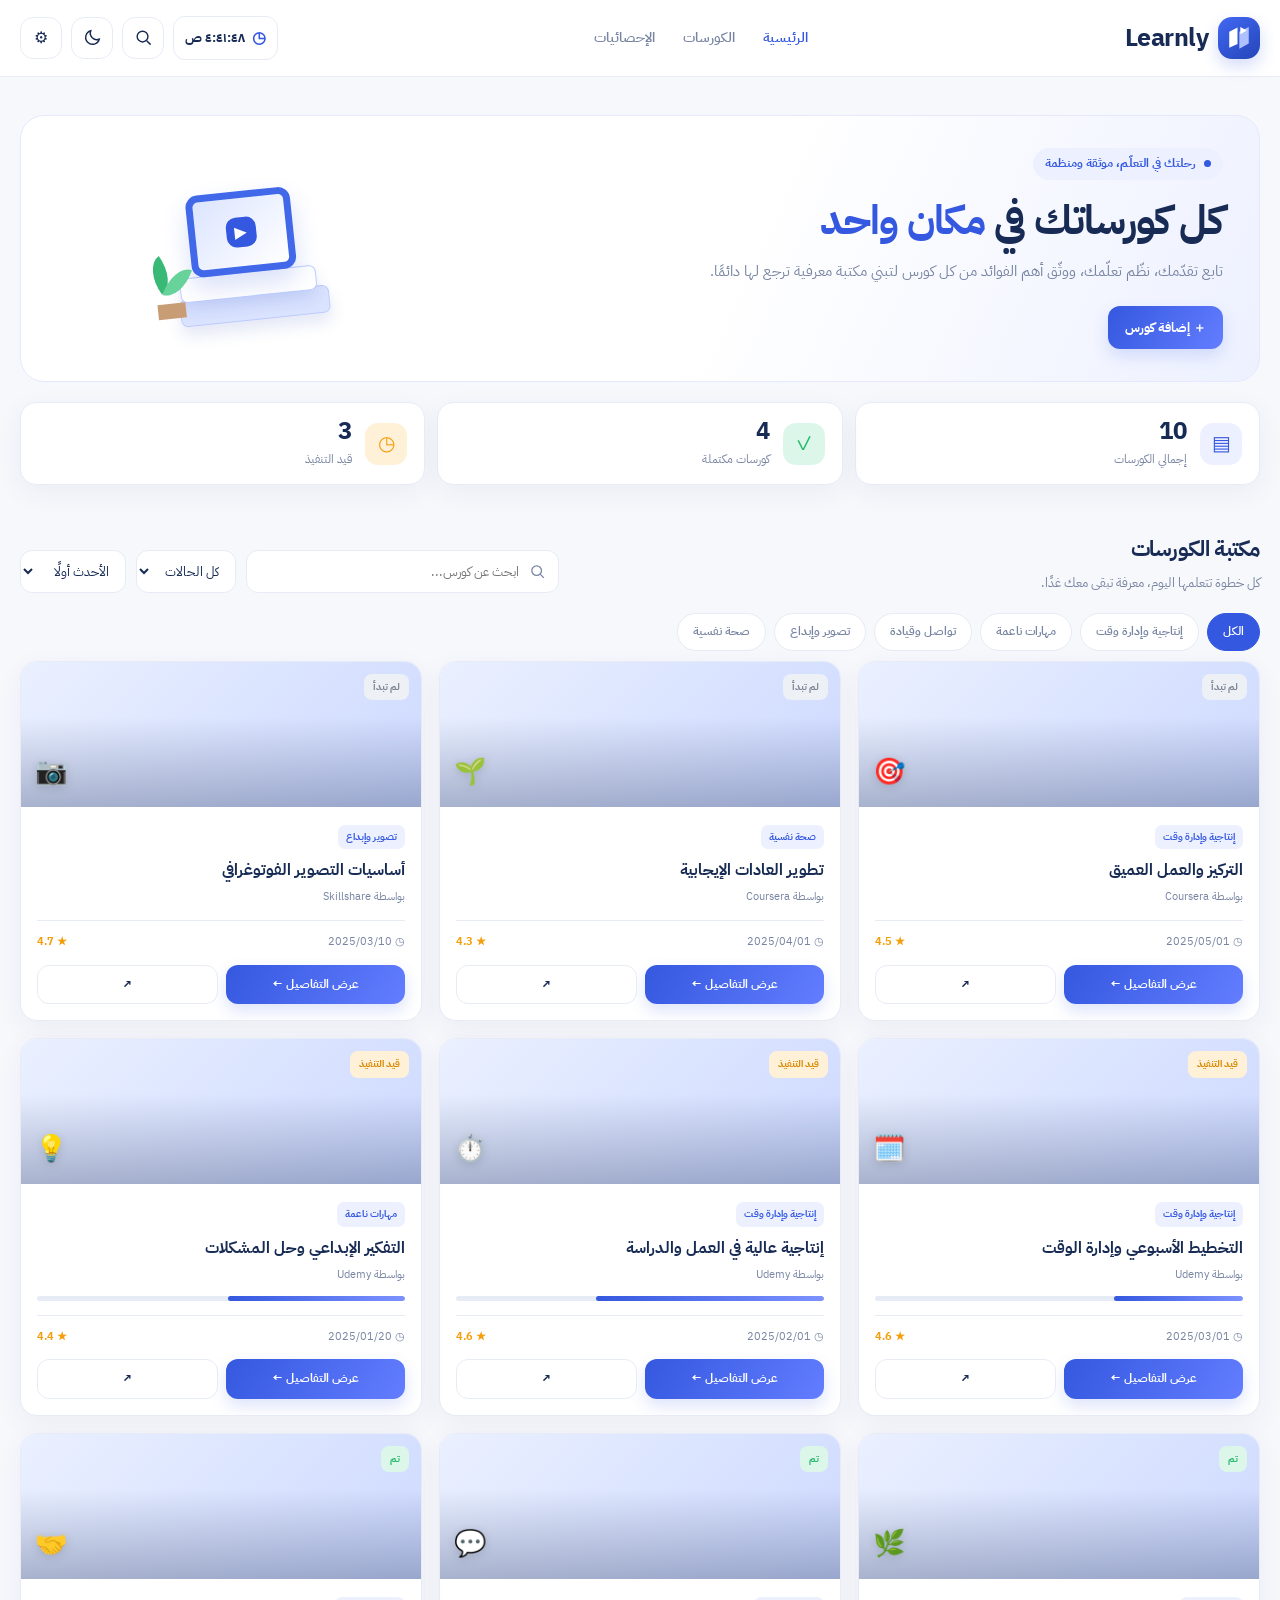
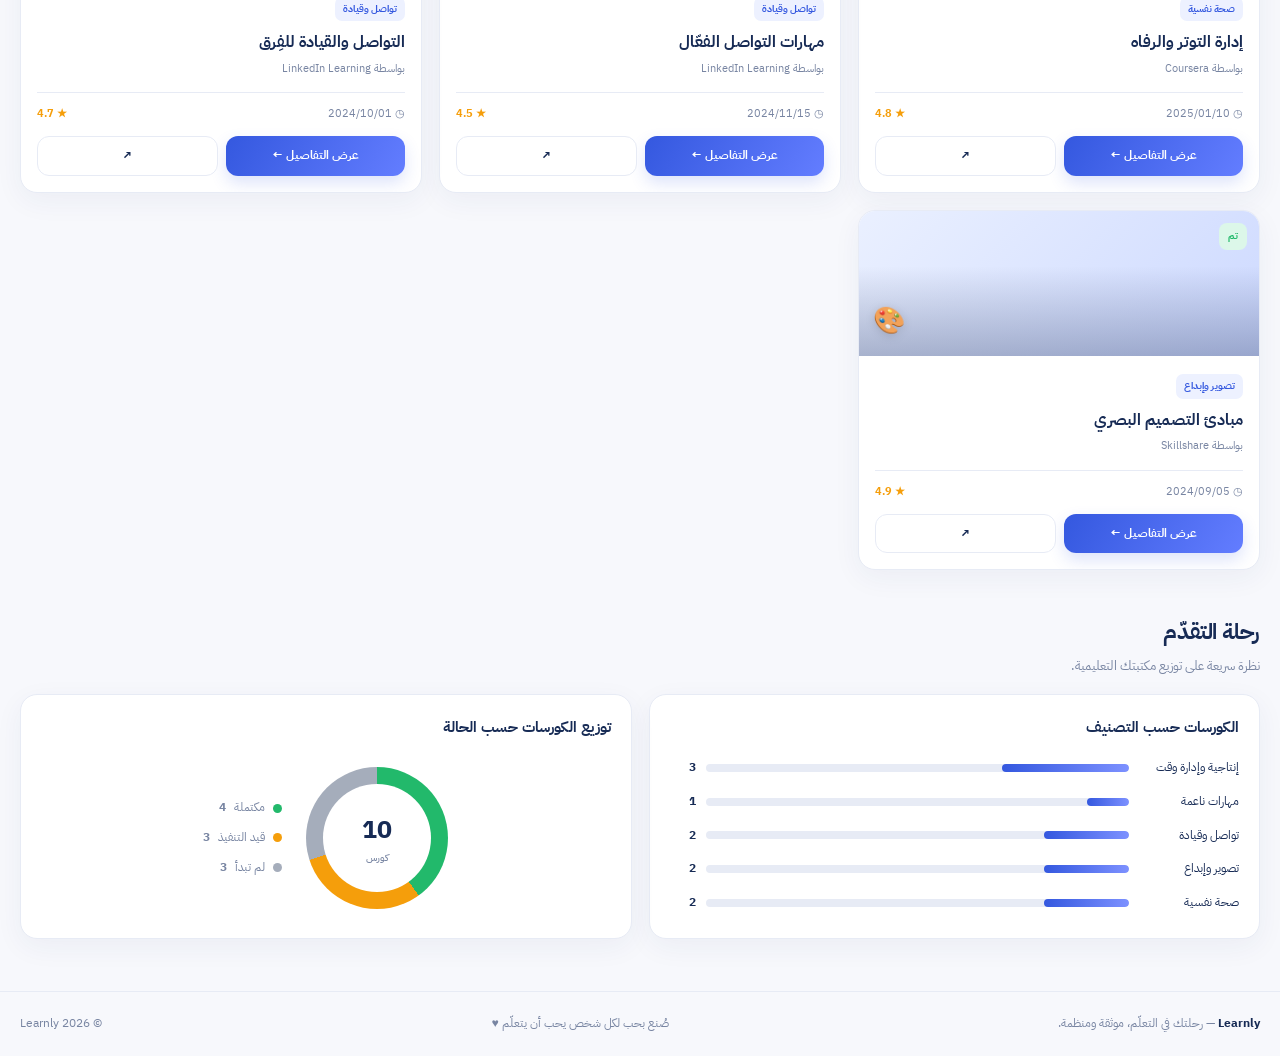
==== commit 1410834e: "Add files via upload" ====
--- a/index.html
+++ b/index.html
@@ -16,9 +16,9 @@
 </style></head>
 <body>
 <header class="topbar"><div class="container nav"><a href="#home" class="brand" aria-label="Learnly الرئيسية"><span class="brand-mark"><svg viewBox="0 0 40 40" fill="none"><path d="M5 10.5 17.7 4v25.2L5 35V10.5Z" fill="white"/><path d="M20.5 10.4 35 3v25.4l-14.5 8V10.4Z" fill="#AFC0FF"/><path d="m22 3 10 5.5-10 5.8V3Z" fill="white"/></svg></span>Learnly</a><nav class="navlinks"><a href="#home" class="active">الرئيسية</a><a href="#courses">الكورسات</a><a href="#analytics">الإحصائيات</a></nav><div class="nav-actions"><div class="live-clock" role="timer" aria-label="الساعة الحالية"><span class="clock-icon">◷</span><span id="liveClock">--:--:--</span></div><button class="iconbtn" id="focusSearch" aria-label="بحث"><svg viewBox="0 0 24 24" fill="none" stroke="currentColor" stroke-width="1.8"><circle cx="10.8" cy="10.8" r="6.8"/><path d="m16 16 5 5"/></svg></button><button class="iconbtn" id="themeToggle" aria-label="تغيير المظهر" title="تغيير المظهر"><svg viewBox="0 0 24 24" fill="none" stroke="currentColor" stroke-width="1.8"><path d="M20.5 14.2A8.3 8.3 0 0 1 9.8 3.5 8.7 8.7 0 1 0 20.5 14.2Z"/></svg></button><button class="iconbtn" id="settingsBtn" aria-label="الإعدادات" title="الإعدادات">⚙</button></div></div></header>
-<main id="mainPage"><section class="hero" id="home"><div class="container"><div class="hero-panel"><div><span class="eyebrow"><i></i> رحلتك في التعلّم، موثقة ومنظمة</span><h1>كل كورساتك في <span style="color:var(--primary)">مكان واحد</span></h1><p>تابع تقدّمك، نظّم تعلّمك، ووثّق أهم الفوائد من كل كورس لتبني مكتبة معرفية ترجع لها دائمًا.</p><div class="hero-actions"><button class="btn btn-secondary" id="heroSearch">⌕ ابحث في المكتبة</button><button class="btn btn-primary" id="addCourseBtn">＋ إضافة كورس</button></div></div><div class="hero-art" aria-hidden="true"><div class="artbook"><div class="book"></div><div class="book b2"></div><div class="screen"><span class="play">▶</span></div><div class="plant"></div></div></div></div><div class="stats"><div class="stat"><div class="stat-icon">▤</div><div><div class="stat-num" id="totalCount">10</div><div class="stat-label">إجمالي الكورسات</div></div></div><div class="stat"><div class="stat-icon" style="color:var(--green);background:var(--greenbg)">✓</div><div><div class="stat-num" id="doneCount">4</div><div class="stat-label">كورسات مكتملة</div></div></div><div class="stat"><div class="stat-icon" style="color:var(--orange);background:var(--orangebg)">◷</div><div><div class="stat-num" id="progressCount">3</div><div class="stat-label">قيد التنفيذ</div></div></div></div></div></section>
+<main id="mainPage"><section class="hero" id="home"><div class="container"><div class="hero-panel"><div><span class="eyebrow"><i></i> رحلتك في التعلّم، موثقة ومنظمة</span><h1>كل كورساتك في <span style="color:var(--primary)">مكان واحد</span></h1><p>تابع تقدّمك، نظّم تعلّمك، ووثّق أهم الفوائد من كل كورس لتبني مكتبة معرفية ترجع لها دائمًا.</p><div class="hero-actions"><button class="btn btn-primary" id="addCourseBtn">＋ إضافة كورس</button></div></div><div class="hero-art" aria-hidden="true"><div class="artbook"><div class="book"></div><div class="book b2"></div><div class="screen"><span class="play">▶</span></div><div class="plant"></div></div></div></div><div class="stats"><div class="stat"><div class="stat-icon">▤</div><div><div class="stat-num" id="totalCount">10</div><div class="stat-label">إجمالي الكورسات</div></div></div><div class="stat"><div class="stat-icon" style="color:var(--green);background:var(--greenbg)">✓</div><div><div class="stat-num" id="doneCount">4</div><div class="stat-label">كورسات مكتملة</div></div></div><div class="stat"><div class="stat-icon" style="color:var(--orange);background:var(--orangebg)">◷</div><div><div class="stat-num" id="progressCount">3</div><div class="stat-label">قيد التنفيذ</div></div></div></div></div></section>
 <section class="section" id="courses"><div class="container"><div class="section-head"><div><h2>مكتبة الكورسات</h2><p>كل خطوة تتعلمها اليوم، معرفة تبقى معك غدًا.</p></div><div class="filters"><label class="searchbox"><svg viewBox="0 0 24 24" fill="none" stroke="currentColor" stroke-width="1.8"><circle cx="10.8" cy="10.8" r="6.8"/><path d="m16 16 5 5"/></svg><input id="searchInput" placeholder="ابحث عن كورس..." aria-label="ابحث عن كورس"></label><select id="statusFilter" class="select" aria-label="فلترة الحالة"><option value="all">كل الحالات</option><option value="todo">لم تبدأ</option><option value="progress">قيد التنفيذ</option><option value="done">مكتمل</option></select><select id="sortSelect" class="select" aria-label="ترتيب الكورسات"><option value="newest">الأحدث أولًا</option><option value="oldest">الأقدم أولًا</option><option value="rating">الأعلى تقييمًا</option><option value="name">الاسم</option></select></div></div><div class="category-row" id="categoryChips"></div><div class="course-grid" id="courseGrid"></div></div></section>
 <section class="section" id="analytics"><div class="container"><div class="section-head"><div><h2>رحلة التقدّم</h2><p>نظرة سريعة على توزيع مكتبتك التعليمية.</p></div></div><div class="analytics"><div class="panel"><h3>الكورسات حسب التصنيف</h3><div class="bars" id="categoryBars"></div></div><div class="panel"><h3>توزيع الكورسات حسب الحالة</h3><div class="donut-wrap"><div class="donut" id="donutChart"><div class="donut-center"><span id="donutTotal">10</span><small>كورس</small></div></div><div class="legend" id="statusLegend"></div></div></div></div></div></section>
 <footer class="footer"><div class="container footer-inner"><span><strong>Learnly</strong> — رحلتك في التعلّم، موثقة ومنظمة.</span><span>صُنع بحب لكل شخص يحب أن يتعلّم ♥</span><span>© <span id="year"></span> Learnly</span></div></footer></main>
-<section class="detail-view" id="detailView"><div class="container"><div class="detail-top"><button class="btn btn-secondary" id="backBtn">← الرئيسية</button></div><div id="detailContent"></div></div></section><div class="modal-backdrop" id="editorBackdrop" aria-hidden="true"><section class="editor-modal" role="dialog" aria-modal="true" aria-labelledby="editorTitle"><div class="editor-head"><div><span class="eyebrow"><i></i> إدارة المكتبة</span><h2 id="editorTitle">إضافة كورس جديد</h2></div><button class="iconbtn" type="button" id="closeEditor" aria-label="إغلاق">✕</button></div><form id="courseForm"><input type="hidden" id="editId"><div class="form-grid"><label>اسم الكورس *<input id="fName" required maxlength="180" placeholder="مثال: أساسيات التصميم"></label><label>المقدم / المنصة<input id="fInstructor" placeholder="Udemy، Coursera..."></label><label>التصنيف *<input id="fCategory" list="categoryOptions" required placeholder="اختر أو اكتب تصنيفًا"><datalist id="categoryOptions"></datalist></label><label>الحالة<select id="fStatus"><option value="todo">لم تبدأ</option><option value="progress">قيد التنفيذ</option><option value="done">تم</option></select></label><label>تاريخ البدء<input id="fStart" type="date"></label><label>تاريخ الانتهاء<input id="fEnd" type="date"></label><label>آخر مراجعة<input id="fReview" type="date"></label><label>التقييم (من 0 إلى 5)<input id="fRating" type="number" min="0" max="5" step="0.1" value="0"></label><label>نسبة التقدم (%)<input id="fProgress" type="number" min="0" max="100" step="1" value="0"></label><label>رابط الكورس<input id="fLink" type="url" placeholder="https://..."></label><label class="wide">رابط صورة الغلاف<input id="fImage" type="url" placeholder="https://... أو ارفع صورة أدناه"></label><label class="wide upload-label">أو ارفع صورة من جهازك<input id="fImageFile" type="file" accept="image/*"><small>سيتم تصغير الصورة لتناسب الموقع وملف التصدير.</small></label><label class="wide">وصف الكورس<textarea id="fDescription" rows="3" placeholder="ما موضوع الكورس؟"></textarea></label><label class="wide">أهم ما تعلمته (كل نقطة في سطر)<textarea id="fLearned" rows="4" placeholder="النقطة الأولى&#10;النقطة الثانية"></textarea></label><label class="wide">الأقسام التفصيلية (كل سطر: عنوان القسم | نقطة 1؛ نقطة 2)<textarea id="fSections" rows="4" placeholder="المفاهيم الأساسية | الفكرة الأولى؛ الفكرة الثانية&#10;تطبيق عملي | جرّب ما تعلمته"></textarea><small>اكتب عنوان القسم ثم | ثم النقاط مفصولة بفاصلة منقوطة ؛</small></label></div><div class="editor-actions"><button type="button" class="btn btn-secondary" id="cancelEditor">إلغاء</button><button type="submit" class="btn btn-primary">حفظ الكورس</button></div></form></section></div><div class="modal-backdrop" id="settingsBackdrop" aria-hidden="true"><section class="editor-modal settings-modal" role="dialog" aria-modal="true" aria-labelledby="settingsTitle"><div class="editor-head"><div><span class="eyebrow"><i></i> تفضيلات التطبيق</span><h2 id="settingsTitle">الإعدادات</h2></div><button class="iconbtn" type="button" id="closeSettings" aria-label="إغلاق">✕</button></div><div class="settings-actions"><button class="btn btn-primary" id="exportBtn">⇩ تصدير نسخة احتياطية</button><button class="btn btn-secondary" id="importBtn">⇧ استيراد نسخة احتياطية</button><input type="file" id="importFile" accept="application/json,.json" hidden></div><div class="manage-courses"><button type="button" class="manage-toggle" id="toggleDeleteCourses" aria-expanded="false">🗑 إدارة حذف الكورسات <span id="deleteToggleIcon">＋</span></button><div id="deleteCoursesPanel" hidden><p class="editor-help">يمكن حذف الكورسات من هذه القائمة فقط.</p><div id="deleteCoursesList"></div></div></div><div class="settings-version"><span>إصدار البرنامج</span><strong>1.1.8</strong><small>تاريخ الإصدار: 27 أكتوبر 2026</small></div></section></div><div class="toast" id="toast"></div>
+<section class="detail-view" id="detailView"><div class="container"><div class="detail-top"><button class="btn btn-secondary" id="backBtn">← الرئيسية</button></div><div id="detailContent"></div></div></section><div class="modal-backdrop" id="editorBackdrop" aria-hidden="true"><section class="editor-modal" role="dialog" aria-modal="true" aria-labelledby="editorTitle"><div class="editor-head"><div><span class="eyebrow"><i></i> إدارة المكتبة</span><h2 id="editorTitle">إضافة كورس جديد</h2></div><button class="iconbtn" type="button" id="closeEditor" aria-label="إغلاق">✕</button></div><form id="courseForm"><input type="hidden" id="editId"><div class="form-grid"><label>اسم الكورس *<input id="fName" required maxlength="180" placeholder="مثال: أساسيات التصميم"></label><label>المقدم / المنصة<input id="fInstructor" placeholder="Udemy، Coursera..."></label><label>التصنيف *<input id="fCategory" list="categoryOptions" required placeholder="اختر أو اكتب تصنيفًا"><datalist id="categoryOptions"></datalist></label><label>الحالة<select id="fStatus"><option value="todo">لم تبدأ</option><option value="progress">قيد التنفيذ</option><option value="done">تم</option></select></label><label>تاريخ البدء<input id="fStart" type="date"></label><label>تاريخ الانتهاء<input id="fEnd" type="date"></label><label>آخر مراجعة<input id="fReview" type="date"></label><label>التقييم (من 0 إلى 5)<input id="fRating" type="number" min="0" max="5" step="0.1" value="0"></label><label>نسبة التقدم (%)<input id="fProgress" type="number" min="0" max="100" step="1" value="0"></label><label>رابط الكورس<input id="fLink" type="url" placeholder="https://..."></label><label class="wide">رابط صورة الغلاف<input id="fImage" type="url" placeholder="https://... أو ارفع صورة أدناه"></label><label class="wide upload-label">أو ارفع صورة من جهازك<input id="fImageFile" type="file" accept="image/*"><small>سيتم تصغير الصورة لتناسب الموقع وملف التصدير.</small></label><label class="wide">وصف الكورس<textarea id="fDescription" rows="3" placeholder="ما موضوع الكورس؟"></textarea></label><label class="wide">أهم ما تعلمته (كل نقطة في سطر)<textarea id="fLearned" rows="4" placeholder="النقطة الأولى&#10;النقطة الثانية"></textarea></label><label class="wide">الأقسام التفصيلية (كل سطر: عنوان القسم | نقطة 1؛ نقطة 2)<textarea id="fSections" rows="4" placeholder="المفاهيم الأساسية | الفكرة الأولى؛ الفكرة الثانية&#10;تطبيق عملي | جرّب ما تعلمته"></textarea><small>اكتب عنوان القسم ثم | ثم النقاط مفصولة بفاصلة منقوطة ؛</small></label></div><div class="editor-actions"><button type="button" class="btn btn-secondary" id="cancelEditor">إلغاء</button><button type="submit" class="btn btn-primary">حفظ الكورس</button></div></form></section></div><div class="modal-backdrop" id="settingsBackdrop" aria-hidden="true"><section class="editor-modal settings-modal" role="dialog" aria-modal="true" aria-labelledby="settingsTitle"><div class="editor-head"><div><span class="eyebrow"><i></i> تفضيلات التطبيق</span><h2 id="settingsTitle">الإعدادات</h2></div><button class="iconbtn" type="button" id="closeSettings" aria-label="إغلاق">✕</button></div><div class="settings-actions"><button class="btn btn-primary" id="exportBtn">⇩ تصدير نسخة احتياطية</button><button class="btn btn-secondary" id="importBtn">⇧ استيراد نسخة احتياطية</button><input type="file" id="importFile" accept="application/json,.json" hidden></div><div class="manage-courses"><button type="button" class="manage-toggle" id="toggleDeleteCourses" aria-expanded="false">🗑 إدارة حذف الكورسات <span id="deleteToggleIcon">＋</span></button><div id="deleteCoursesPanel" hidden><p class="editor-help">يمكن حذف الكورسات من هذه القائمة فقط.</p><div id="deleteCoursesList"></div></div></div><div class="settings-version"><span>إصدار البرنامج</span><strong>1.1.9</strong><small>تاريخ الإصدار: 27 أكتوبر 2026</small></div></section></div><div class="toast" id="toast"></div>
 <script src="app.js"></script></body></html>
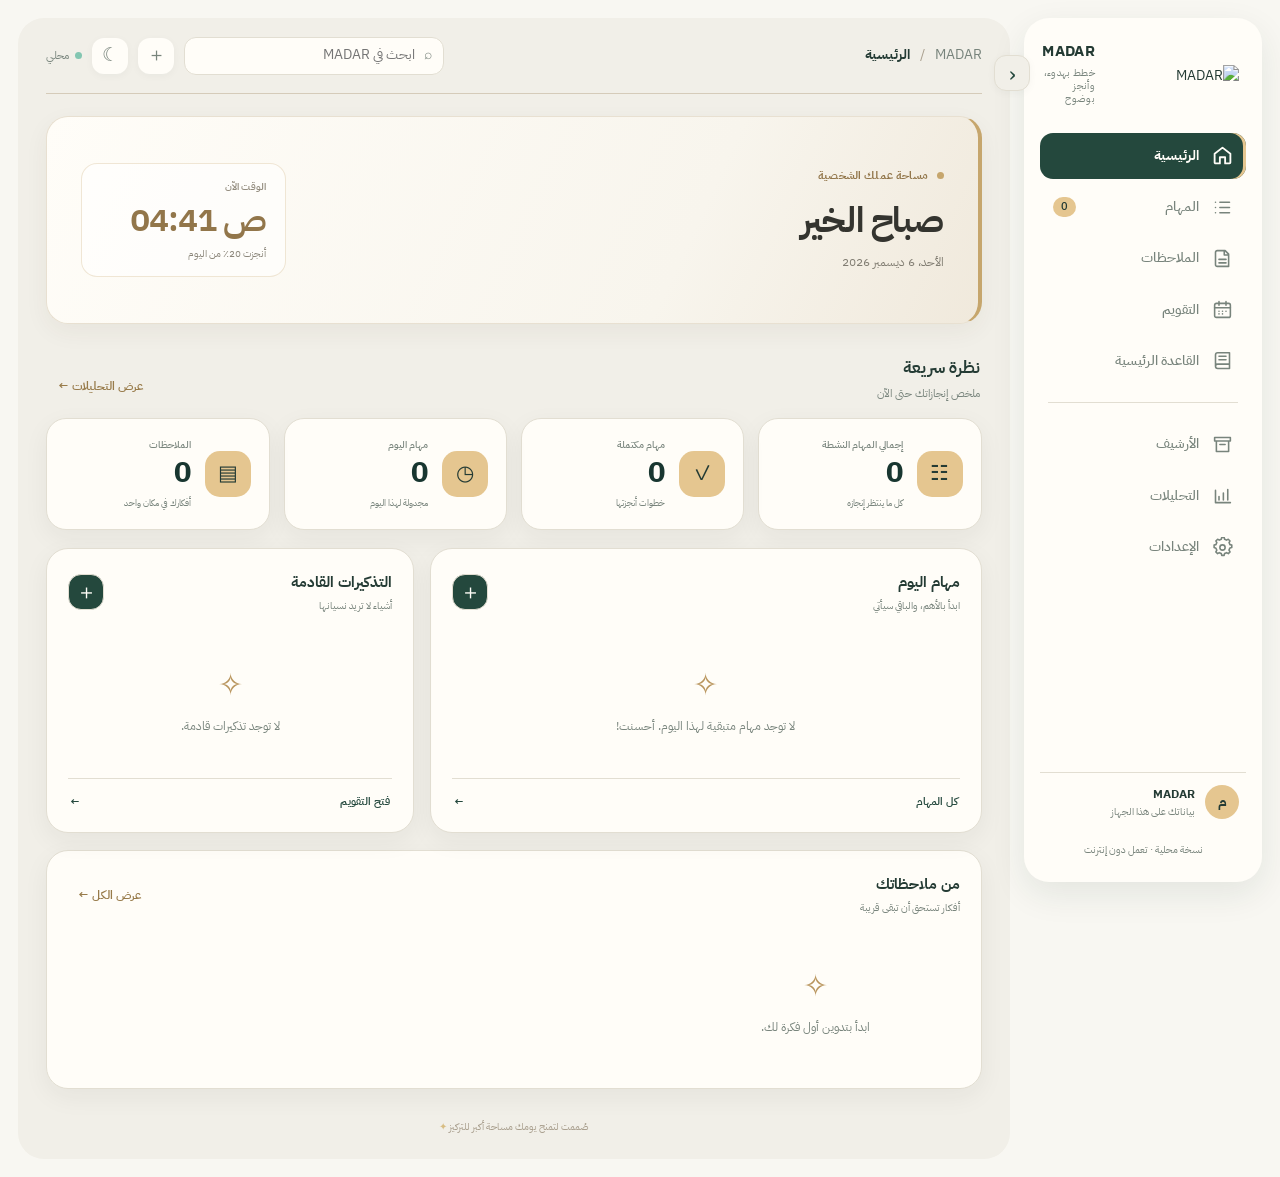
==== commit 3d6d1bb3: "Add files via upload" ====
--- a/index.html
+++ b/index.html
@@ -1,24 +1,204 @@
 <!doctype html>
 <html lang="ar" dir="rtl">
 <head>
-<meta charset="utf-8"><meta name="viewport" content="width=device-width,initial-scale=1,viewport-fit=cover"><meta name="theme-color" content="#f7f8ff"><meta name="description" content="Learnly — مركزك الشخصي لمتابعة الكورسات وتوثيق ما تعلمته"><title>Learnly | كورساتك في مكان واحد</title>
-<link rel="manifest" href="manifest.webmanifest"><link rel="icon" href="icons/icon-192.png"><link rel="preconnect" href="https://fonts.googleapis.com"><link rel="preconnect" href="https://fonts.gstatic.com" crossorigin><link href="https://fonts.googleapis.com/css2?family=IBM+Plex+Sans+Arabic:wght@400;500;600;700&display=swap" rel="stylesheet">
-<style>
-:root{--bg:#f7f8fc;--surface:#fff;--surface2:#f2f4ff;--text:#172b55;--muted:#7885a2;--line:#e7ebf5;--primary:#3458df;--primary2:#637dff;--bluewash:#edf1ff;--green:#22b96b;--greenbg:#dcf7e9;--orange:#f59e0b;--orangebg:#fff0d8;--gray:#98a1b2;--graybg:#edf0f5;--shadow:0 8px 28px rgba(37,57,110,.055);--radius:16px}*{box-sizing:border-box}html{scroll-behavior:smooth}body{margin:0;background:var(--bg);color:var(--text);font-family:'IBM Plex Sans Arabic',Tahoma,sans-serif;line-height:1.65}body.dark{--bg:#0b1223;--surface:#111d34;--surface2:#182744;--text:#edf2ff;--muted:#a1aec9;--line:#263653;--bluewash:#1d2d55;--greenbg:#153b31;--orangebg:#49351a;--graybg:#293246;--shadow:0 8px 28px rgba(0,0,0,.16)}button,input,select{font:inherit}button{cursor:pointer}a{color:inherit;text-decoration:none}.container{width:min(1240px,calc(100% - 36px));margin:auto}.topbar{position:sticky;top:0;z-index:20;background:color-mix(in srgb,var(--surface) 92%,transparent);backdrop-filter:blur(16px);border-bottom:1px solid var(--line)}.nav{height:76px;display:flex;align-items:center;justify-content:space-between;gap:22px}.brand{display:flex;align-items:center;gap:10px;font-size:25px;font-weight:700;letter-spacing:-.5px}.brand-mark{width:42px;height:42px;border-radius:14px;background:linear-gradient(145deg,#4268f3,#2445b8);display:grid;place-items:center;color:#fff;box-shadow:0 7px 16px #3458df35}.brand-mark svg{width:26px}.navlinks{display:flex;gap:28px;align-items:center;color:var(--muted);font-size:14px;font-weight:600}.navlinks a.active,.navlinks a:hover{color:var(--primary)}.nav-actions{display:flex;gap:9px;align-items:center}.live-clock{display:flex;align-items:center;gap:7px;padding:8px 11px;border:1px solid var(--line);border-radius:12px;background:var(--surface);color:var(--text);font-size:13px;font-weight:700;font-variant-numeric:tabular-nums;white-space:nowrap}.live-clock .clock-icon{color:var(--primary);font-size:16px}@media(max-width:520px){.live-clock{padding:7px 8px;font-size:11px;gap:4px}}.iconbtn{width:42px;height:42px;border:1px solid var(--line);background:var(--surface);color:var(--text);border-radius:13px;display:grid;place-items:center}.iconbtn svg{width:19px;height:19px}.hero{padding:38px 0 24px}.hero-panel{position:relative;overflow:hidden;border:1px solid #e4e9ff;border-radius:24px;padding:32px 36px;background:linear-gradient(115deg,var(--surface) 0%,var(--surface) 57%,#edf1ff 100%);display:grid;grid-template-columns:1.35fr .65fr;gap:24px;align-items:center}.dark .hero-panel{background:linear-gradient(115deg,var(--surface),var(--surface) 57%,#1b2a4e)}.eyebrow{display:inline-flex;gap:8px;align-items:center;background:var(--bluewash);color:var(--primary);border-radius:999px;padding:6px 12px;font-size:12px;font-weight:700}.eyebrow i{width:7px;height:7px;border-radius:50%;background:var(--primary)}h1{font-size:clamp(27px,3.2vw,42px);line-height:1.3;letter-spacing:-1px;margin:14px 0 12px} .hero p{color:var(--muted);max-width:670px;margin:0 0 22px;font-size:15px}.hero-actions{display:flex;gap:10px;flex-wrap:wrap}.btn{border:0;border-radius:12px;padding:11px 17px;font-weight:700;font-size:13px;display:inline-flex;gap:8px;align-items:center;justify-content:center;transition:transform .15s,box-shadow .15s}.btn:hover{transform:translateY(-1px)}.btn-primary{background:linear-gradient(120deg,var(--primary),var(--primary2));color:#fff;box-shadow:0 7px 16px #3458df2b}.btn-secondary{background:var(--surface);color:var(--text);border:1px solid var(--line)}.hero-art{min-height:190px;display:grid;place-items:center;position:relative}.artbook{width:190px;height:145px;position:relative;transform:rotate(-6deg)}.book{position:absolute;bottom:0;right:14px;width:150px;height:28px;border-radius:7px;background:#dbe4ff;border:1px solid #bdccff;box-shadow:0 9px 16px #2649b520}.book.b2{bottom:24px;right:25px;background:#fff;width:137px;height:25px}.screen{position:absolute;right:43px;bottom:48px;width:105px;height:82px;border:7px solid #4168e9;border-radius:12px;background:linear-gradient(140deg,#dce5ff,#fff);box-shadow:0 12px 24px #3458df2e;display:grid;place-items:center}.play{width:30px;height:30px;background:var(--primary);color:white;border-radius:10px;display:grid;place-items:center}.plant{position:absolute;bottom:10px;left:4px;width:28px;height:45px;border-bottom:15px solid #c89c75}.plant:before,.plant:after{content:'';position:absolute;background:#38b976;width:20px;height:33px;border-radius:100% 0 100% 0;transform:rotate(-30deg);top:-16px;left:-4px}.plant:after{transform:rotate(25deg);left:12px;top:-7px;background:#67d39b}.stats{display:grid;grid-template-columns:repeat(3,1fr);gap:12px;margin-top:20px}.stat{background:var(--surface);border:1px solid var(--line);border-radius:16px;padding:15px 17px;display:flex;align-items:center;gap:13px;box-shadow:var(--shadow)}.stat-icon{width:42px;height:42px;border-radius:13px;background:var(--bluewash);color:var(--primary);display:grid;place-items:center;font-size:20px}.stat-num{font-size:24px;font-weight:700;line-height:1.1}.stat-label{color:var(--muted);font-size:12px;margin-top:5px}.section{padding:22px 0}.section-head{display:flex;align-items:end;justify-content:space-between;gap:14px;margin-bottom:18px}.section-head h2{font-size:22px;margin:0;letter-spacing:-.4px}.section-head p{color:var(--muted);font-size:13px;margin:4px 0 0}.category-row{display:flex;gap:8px;overflow-x:auto;padding:2px 0 10px;scrollbar-width:thin}.chip{white-space:nowrap;border:1px solid var(--line);background:var(--surface);color:var(--muted);border-radius:999px;padding:8px 15px;font-size:12px;font-weight:600}.chip.active{background:var(--primary);border-color:var(--primary);color:#fff}.filters{display:flex;align-items:center;gap:10px;flex-wrap:wrap}.searchbox{height:43px;display:flex;align-items:center;gap:8px;background:var(--surface);border:1px solid var(--line);border-radius:12px;padding:0 12px;min-width:230px}.searchbox svg{width:17px;color:var(--muted);flex-shrink:0}.searchbox input{border:0;outline:0;background:transparent;color:var(--text);width:100%;font-size:13px}.select{height:43px;background:var(--surface);border:1px solid var(--line);border-radius:12px;color:var(--text);padding:0 12px;font-size:13px;outline:none}.course-grid{display:grid;grid-template-columns:repeat(3,minmax(0,1fr));gap:17px}.course-card{background:var(--surface);border:1px solid var(--line);border-radius:17px;overflow:hidden;box-shadow:var(--shadow);transition:transform .18s,border-color .18s;min-width:0}.course-card:hover{transform:translateY(-3px);border-color:#c8d2ff}.course-cover{height:145px;position:relative;overflow:hidden;background:linear-gradient(135deg,#eaf0ff,#cdd9ff)}.course-cover img{width:100%;height:100%;object-fit:cover;display:block}.cover-overlay{position:absolute;inset:0;background:linear-gradient(0deg,rgba(17,34,76,.28),transparent 62%)}.status{position:absolute;top:12px;right:12px;border-radius:8px;padding:5px 9px;font-size:10px;font-weight:700;z-index:1}.status.done{background:var(--greenbg);color:var(--green)}.status.progress{background:var(--orangebg);color:#d88900}.status.todo{background:var(--graybg);color:#7b8494}.cover-symbol{position:absolute;bottom:13px;left:14px;font-size:26px;filter:drop-shadow(0 2px 5px #0002)}.card-body{padding:15px 16px 16px}.cat-label{font-size:10px;font-weight:700;color:var(--primary);background:var(--bluewash);border-radius:7px;padding:4px 8px;display:inline-block;margin-bottom:9px}.card-title{font-size:16px;font-weight:700;margin:0 0 5px;line-height:1.55}.instructor{font-size:11px;color:var(--muted)}.meta-row{display:flex;align-items:center;justify-content:space-between;gap:8px;margin-top:14px;padding-top:12px;border-top:1px solid var(--line);font-size:11px;color:var(--muted)}.rating{color:#f59e0b;font-weight:700;white-space:nowrap}.card-foot{display:flex;gap:8px;margin-top:13px}.card-foot .btn{width:100%;padding:9px;font-size:12px}.progressbar{height:5px;background:var(--line);border-radius:99px;overflow:hidden;margin-top:12px}.progressbar span{height:100%;display:block;background:linear-gradient(90deg,var(--primary),#7d92ff);border-radius:99px}.empty{padding:44px 15px;text-align:center;color:var(--muted);background:var(--surface);border:1px dashed var(--line);border-radius:16px;grid-column:1/-1}.analytics{display:grid;grid-template-columns:1fr 1fr;gap:17px}.panel{background:var(--surface);border:1px solid var(--line);border-radius:17px;padding:20px;box-shadow:var(--shadow)}.panel h3{font-size:15px;margin:0 0 18px}.bars{display:grid;gap:14px}.bar-row{display:grid;grid-template-columns:100px 1fr 26px;gap:10px;align-items:center;font-size:12px}.bar-track{height:8px;border-radius:99px;background:var(--line);overflow:hidden}.bar-track span{height:100%;display:block;border-radius:99px;background:linear-gradient(90deg,#3458df,#7d91ff)}.donut-wrap{display:flex;align-items:center;justify-content:center;gap:24px;min-height:160px}.donut{width:142px;height:142px;border-radius:50%;background:conic-gradient(var(--green) 0 40%,var(--orange) 40% 70%,#a5adbb 70% 100%);display:grid;place-items:center;position:relative;flex-shrink:0}.donut:before{content:'';position:absolute;inset:17px;border-radius:50%;background:var(--surface)}.donut-center{position:relative;text-align:center;font-size:25px;font-weight:700}.donut-center small{display:block;font-size:10px;color:var(--muted);font-weight:500}.legend{display:grid;gap:10px;font-size:12px;color:var(--muted)}.legend span{display:flex;align-items:center;gap:8px}.dot{width:9px;height:9px;border-radius:50%;display:inline-block}.footer{margin-top:30px;border-top:1px solid var(--line);padding:22px 0;color:var(--muted);font-size:12px}.footer-inner{display:flex;justify-content:space-between;gap:15px;flex-wrap:wrap}.footer strong{color:var(--text)}
-/* details view */
-.detail-view{display:none;padding:26px 0 45px}.detail-top{display:flex;align-items:center;justify-content:space-between;gap:12px;margin-bottom:20px}.detail-layout{display:grid;grid-template-columns:minmax(0,1.55fr) minmax(270px,.8fr);gap:20px}.detail-main,.detail-side{background:var(--surface);border:1px solid var(--line);border-radius:18px;overflow:hidden}.detail-cover{height:235px;position:relative}.detail-cover img{width:100%;height:100%;object-fit:cover}.detail-content{padding:24px}.detail-content h1{font-size:29px;margin:12px 0 6px}.detail-content>p{color:var(--muted);font-size:14px}.learned{background:var(--bluewash);border:1px solid #dfe6ff;border-radius:15px;padding:19px;margin:20px 0}.learned h3{margin:0 0 10px;font-size:16px}.learned ul,.detail-content ul{padding-right:21px;margin:0}.learned li,.detail-content li{margin:7px 0;font-size:13px}.detail-content h3{font-size:17px;margin:25px 0 10px}.detail-content table{border-collapse:collapse;width:100%;font-size:12px;margin:12px 0}.detail-content th,.detail-content td{border:1px solid var(--line);padding:10px;text-align:right}.detail-content th{background:var(--surface2)}.detail-side{padding:20px;height:max-content}.detail-side h3{margin:0 0 16px;font-size:16px}.detail-info{display:grid;gap:13px}.info-row{display:flex;justify-content:space-between;gap:10px;font-size:12px;border-bottom:1px solid var(--line);padding-bottom:11px}.info-row span{color:var(--muted)}.detail-side .btn{width:100%;margin-top:17px}.detail-nav{display:flex;justify-content:space-between;gap:10px;margin-top:18px}.toast{position:fixed;bottom:20px;left:20px;background:var(--text);color:var(--surface);padding:11px 16px;border-radius:12px;box-shadow:var(--shadow);font-size:13px;opacity:0;transform:translateY(10px);transition:.2s;pointer-events:none;z-index:100}.toast.show{opacity:1;transform:translateY(0)}
-@media(max-width:900px){.hero-panel{grid-template-columns:1fr .45fr;padding:26px}.hero-art{transform:scale(.8)}.course-grid{grid-template-columns:repeat(2,minmax(0,1fr))}.detail-layout{grid-template-columns:1fr}.detail-side{order:-1}.navlinks{gap:15px}.analytics{grid-template-columns:1fr 1fr}}@media(max-width:620px){.container{width:calc(100% - 26px)}.nav{height:64px}.brand{font-size:22px}.brand-mark{width:37px;height:37px}.navlinks{display:none}.hero{padding-top:20px}.hero-panel{display:block;padding:23px 20px;border-radius:20px}.hero-art{display:none}.hero p{font-size:13px}.stats{gap:8px;margin-top:13px}.stat{padding:12px 9px;display:block;text-align:center}.stat-icon{margin:0 auto 8px;width:34px;height:34px;font-size:16px}.stat-num{font-size:20px}.stat-label{font-size:10px}.section{padding:16px 0}.section-head{align-items:start;flex-direction:column}.section-head h2{font-size:20px}.filters{width:100%}.searchbox{min-width:0;flex:1;width:100%}.select{flex:1;min-width:0}.course-grid{grid-template-columns:1fr;gap:13px}.course-cover{height:165px}.card-body{padding:14px}.analytics{grid-template-columns:1fr}.donut-wrap{gap:17px}.donut{width:125px;height:125px}.donut:before{inset:15px}.detail-top{align-items:flex-start;flex-direction:column}.detail-cover{height:180px}.detail-content{padding:18px}.detail-content h1{font-size:24px}.detail-side{padding:16px}.footer-inner{flex-direction:column}.bar-row{grid-template-columns:90px 1fr 22px}}@media(prefers-reduced-motion:reduce){*{scroll-behavior:auto!important;transition:none!important}}
-
-/* أدوات إدارة المحتوى */
-.hero-actions{align-items:center}.hero-actions .btn{min-height:42px}.modal-backdrop{display:none;position:fixed;inset:0;z-index:100;background:#101a32a8;backdrop-filter:blur(5px);padding:20px;overflow:auto;align-items:flex-start;justify-content:center}.modal-backdrop.open{display:flex}.editor-modal{width:min(850px,100%);margin:auto;background:var(--surface);color:var(--text);border:1px solid var(--line);border-radius:20px;box-shadow:0 25px 80px #0003;padding:22px}.editor-head{display:flex;justify-content:space-between;align-items:center;gap:14px;margin-bottom:20px}.editor-head h2{font-size:23px;margin:8px 0 0}.form-grid{display:grid;grid-template-columns:repeat(2,minmax(0,1fr));gap:14px}.form-grid label{display:grid;gap:6px;font-size:12px;font-weight:700;color:var(--muted)}.form-grid label.wide{grid-column:1/-1}.form-grid input,.form-grid select,.form-grid textarea{width:100%;min-width:0;border:1px solid var(--line);border-radius:11px;padding:11px 12px;background:var(--bg);color:var(--text);outline:none;font:inherit;font-size:13px}.form-grid input:focus,.form-grid select:focus,.form-grid textarea:focus{border-color:var(--primary);box-shadow:0 0 0 3px #3458df18}.form-grid textarea{resize:vertical}.form-grid small{font-size:11px;font-weight:400}.editor-actions{display:flex;justify-content:flex-end;gap:10px;margin-top:20px;padding-top:16px;border-top:1px solid var(--line)}.course-link-btn{width:100%;margin-top:10px}.no-image{display:grid;place-items:center;height:100%;font-size:42px;background:linear-gradient(135deg,#edf1ff,#dbe4ff)}.upload-label{border:1px dashed var(--line);padding:12px;border-radius:12px}.danger-btn{color:#c24141!important}.editor-help{font-size:12px;color:var(--muted)}@media(max-width:620px){.hero-actions .btn{flex:1}.form-grid{grid-template-columns:1fr}.form-grid label.wide{grid-column:auto}.modal-backdrop{padding:8px}.editor-modal{padding:16px;border-radius:16px}.editor-head h2{font-size:20px}}
-.settings-modal{width:min(480px,100%)}.settings-actions{display:grid;gap:10px}.settings-actions .btn{width:100%}.manage-courses{margin-top:18px;padding-top:16px;border-top:1px solid var(--line)}.manage-courses h3{margin:0 0 10px;font-size:15px}.manage-course-row{display:flex;align-items:center;justify-content:space-between;gap:12px;padding:10px 0;border-bottom:1px solid var(--line)}.manage-course-row span{font-size:13px;overflow-wrap:anywhere}.btn-danger{background:#fff0f0;color:#b42318;border:1px solid #f3c4c1;padding:7px 12px;flex-shrink:0}.settings-version{margin-top:20px;padding:15px;border:1px solid var(--line);border-radius:13px;display:grid;gap:4px;background:var(--surface2)}.settings-version span,.settings-version small{color:var(--muted);font-size:12px}.settings-version strong{font-size:18px;color:var(--primary)}@media(max-width:520px){.navlinks{display:none}.brand{font-size:21px}.nav{gap:8px}.nav-actions{gap:6px}.iconbtn{width:38px;height:38px}}
-.manage-toggle{width:100%;display:flex;align-items:center;justify-content:space-between;gap:12px;border:1px solid var(--line);background:var(--surface2);color:var(--text);border-radius:12px;padding:13px 15px;font-size:15px;font-weight:700;text-align:right}.manage-toggle span{font-size:22px;color:var(--primary);line-height:1}.manage-courses #deleteCoursesPanel{padding-top:10px}.learned h3{font-size:19px}.learned-body{max-height:155px;overflow:hidden;transition:max-height .25s ease}.learned-body.expanded{max-height:none}.learned li{font-size:16px;line-height:1.9;margin:9px 0}.learned-more{margin-top:10px;padding:7px 13px;border:1px solid #cbd5ff;border-radius:9px;background:var(--surface);color:var(--primary);font-size:14px;font-weight:700}.learned-more[hidden]{display:none}@media(max-width:600px){.learned li{font-size:15px}.learned h3{font-size:18px}}
-</style></head>
+  <meta charset="utf-8">
+  <meta name="viewport" content="width=device-width,initial-scale=1,viewport-fit=cover">
+  <meta name="theme-color" content="#191A1B">
+  <meta name="description" content="MADAR — مساحة عربية لتنظيم المهام والملاحظات والتذكيرات">
+  <title>MADAR | مدار</title>
+  <link rel="manifest" href="/manifest.webmanifest">
+  <link rel="icon" href="/assets/icon-192.png" type="image/png">
+  <link rel="preload" as="image" href="/assets/madar-logo.png">
+  <link rel="apple-touch-icon" href="/assets/icon-192.png">
+  <link rel="stylesheet" href="/styles.css">
+</head>
 <body>
-<header class="topbar"><div class="container nav"><a href="#home" class="brand" aria-label="Learnly الرئيسية"><span class="brand-mark"><svg viewBox="0 0 40 40" fill="none"><path d="M5 10.5 17.7 4v25.2L5 35V10.5Z" fill="white"/><path d="M20.5 10.4 35 3v25.4l-14.5 8V10.4Z" fill="#AFC0FF"/><path d="m22 3 10 5.5-10 5.8V3Z" fill="white"/></svg></span>Learnly</a><nav class="navlinks"><a href="#home" class="active">الرئيسية</a><a href="#courses">الكورسات</a><a href="#analytics">الإحصائيات</a></nav><div class="nav-actions"><div class="live-clock" role="timer" aria-label="الساعة الحالية"><span class="clock-icon">◷</span><span id="liveClock">--:--:--</span></div><button class="iconbtn" id="focusSearch" aria-label="بحث"><svg viewBox="0 0 24 24" fill="none" stroke="currentColor" stroke-width="1.8"><circle cx="10.8" cy="10.8" r="6.8"/><path d="m16 16 5 5"/></svg></button><button class="iconbtn" id="themeToggle" aria-label="تغيير المظهر" title="تغيير المظهر"><svg viewBox="0 0 24 24" fill="none" stroke="currentColor" stroke-width="1.8"><path d="M20.5 14.2A8.3 8.3 0 0 1 9.8 3.5 8.7 8.7 0 1 0 20.5 14.2Z"/></svg></button><button class="iconbtn" id="settingsBtn" aria-label="الإعدادات" title="الإعدادات">⚙</button></div></div></header>
-<main id="mainPage"><section class="hero" id="home"><div class="container"><div class="hero-panel"><div><span class="eyebrow"><i></i> رحلتك في التعلّم، موثقة ومنظمة</span><h1>كل كورساتك في <span style="color:var(--primary)">مكان واحد</span></h1><p>تابع تقدّمك، نظّم تعلّمك، ووثّق أهم الفوائد من كل كورس لتبني مكتبة معرفية ترجع لها دائمًا.</p><div class="hero-actions"><button class="btn btn-primary" id="addCourseBtn">＋ إضافة كورس</button></div></div><div class="hero-art" aria-hidden="true"><div class="artbook"><div class="book"></div><div class="book b2"></div><div class="screen"><span class="play">▶</span></div><div class="plant"></div></div></div></div><div class="stats"><div class="stat"><div class="stat-icon">▤</div><div><div class="stat-num" id="totalCount">10</div><div class="stat-label">إجمالي الكورسات</div></div></div><div class="stat"><div class="stat-icon" style="color:var(--green);background:var(--greenbg)">✓</div><div><div class="stat-num" id="doneCount">4</div><div class="stat-label">كورسات مكتملة</div></div></div><div class="stat"><div class="stat-icon" style="color:var(--orange);background:var(--orangebg)">◷</div><div><div class="stat-num" id="progressCount">3</div><div class="stat-label">قيد التنفيذ</div></div></div></div></div></section>
-<section class="section" id="courses"><div class="container"><div class="section-head"><div><h2>مكتبة الكورسات</h2><p>كل خطوة تتعلمها اليوم، معرفة تبقى معك غدًا.</p></div><div class="filters"><label class="searchbox"><svg viewBox="0 0 24 24" fill="none" stroke="currentColor" stroke-width="1.8"><circle cx="10.8" cy="10.8" r="6.8"/><path d="m16 16 5 5"/></svg><input id="searchInput" placeholder="ابحث عن كورس..." aria-label="ابحث عن كورس"></label><select id="statusFilter" class="select" aria-label="فلترة الحالة"><option value="all">كل الحالات</option><option value="todo">لم تبدأ</option><option value="progress">قيد التنفيذ</option><option value="done">مكتمل</option></select><select id="sortSelect" class="select" aria-label="ترتيب الكورسات"><option value="newest">الأحدث أولًا</option><option value="oldest">الأقدم أولًا</option><option value="rating">الأعلى تقييمًا</option><option value="name">الاسم</option></select></div></div><div class="category-row" id="categoryChips"></div><div class="course-grid" id="courseGrid"></div></div></section>
-<section class="section" id="analytics"><div class="container"><div class="section-head"><div><h2>رحلة التقدّم</h2><p>نظرة سريعة على توزيع مكتبتك التعليمية.</p></div></div><div class="analytics"><div class="panel"><h3>الكورسات حسب التصنيف</h3><div class="bars" id="categoryBars"></div></div><div class="panel"><h3>توزيع الكورسات حسب الحالة</h3><div class="donut-wrap"><div class="donut" id="donutChart"><div class="donut-center"><span id="donutTotal">10</span><small>كورس</small></div></div><div class="legend" id="statusLegend"></div></div></div></div></div></section>
-<footer class="footer"><div class="container footer-inner"><span><strong>Learnly</strong> — رحلتك في التعلّم، موثقة ومنظمة.</span><span>صُنع بحب لكل شخص يحب أن يتعلّم ♥</span><span>© <span id="year"></span> Learnly</span></div></footer></main>
-<section class="detail-view" id="detailView"><div class="container"><div class="detail-top"><button class="btn btn-secondary" id="backBtn">← الرئيسية</button></div><div id="detailContent"></div></div></section><div class="modal-backdrop" id="editorBackdrop" aria-hidden="true"><section class="editor-modal" role="dialog" aria-modal="true" aria-labelledby="editorTitle"><div class="editor-head"><div><span class="eyebrow"><i></i> إدارة المكتبة</span><h2 id="editorTitle">إضافة كورس جديد</h2></div><button class="iconbtn" type="button" id="closeEditor" aria-label="إغلاق">✕</button></div><form id="courseForm"><input type="hidden" id="editId"><div class="form-grid"><label>اسم الكورس *<input id="fName" required maxlength="180" placeholder="مثال: أساسيات التصميم"></label><label>المقدم / المنصة<input id="fInstructor" placeholder="Udemy، Coursera..."></label><label>التصنيف *<input id="fCategory" list="categoryOptions" required placeholder="اختر أو اكتب تصنيفًا"><datalist id="categoryOptions"></datalist></label><label>الحالة<select id="fStatus"><option value="todo">لم تبدأ</option><option value="progress">قيد التنفيذ</option><option value="done">تم</option></select></label><label>تاريخ البدء<input id="fStart" type="date"></label><label>تاريخ الانتهاء<input id="fEnd" type="date"></label><label>آخر مراجعة<input id="fReview" type="date"></label><label>التقييم (من 0 إلى 5)<input id="fRating" type="number" min="0" max="5" step="0.1" value="0"></label><label>نسبة التقدم (%)<input id="fProgress" type="number" min="0" max="100" step="1" value="0"></label><label>رابط الكورس<input id="fLink" type="url" placeholder="https://..."></label><label class="wide">رابط صورة الغلاف<input id="fImage" type="url" placeholder="https://... أو ارفع صورة أدناه"></label><label class="wide upload-label">أو ارفع صورة من جهازك<input id="fImageFile" type="file" accept="image/*"><small>سيتم تصغير الصورة لتناسب الموقع وملف التصدير.</small></label><label class="wide">وصف الكورس<textarea id="fDescription" rows="3" placeholder="ما موضوع الكورس؟"></textarea></label><label class="wide">أهم ما تعلمته (كل نقطة في سطر)<textarea id="fLearned" rows="4" placeholder="النقطة الأولى&#10;النقطة الثانية"></textarea></label><label class="wide">الأقسام التفصيلية (كل سطر: عنوان القسم | نقطة 1؛ نقطة 2)<textarea id="fSections" rows="4" placeholder="المفاهيم الأساسية | الفكرة الأولى؛ الفكرة الثانية&#10;تطبيق عملي | جرّب ما تعلمته"></textarea><small>اكتب عنوان القسم ثم | ثم النقاط مفصولة بفاصلة منقوطة ؛</small></label></div><div class="editor-actions"><button type="button" class="btn btn-secondary" id="cancelEditor">إلغاء</button><button type="submit" class="btn btn-primary">حفظ الكورس</button></div></form></section></div><div class="modal-backdrop" id="settingsBackdrop" aria-hidden="true"><section class="editor-modal settings-modal" role="dialog" aria-modal="true" aria-labelledby="settingsTitle"><div class="editor-head"><div><span class="eyebrow"><i></i> تفضيلات التطبيق</span><h2 id="settingsTitle">الإعدادات</h2></div><button class="iconbtn" type="button" id="closeSettings" aria-label="إغلاق">✕</button></div><div class="settings-actions"><button class="btn btn-primary" id="exportBtn">⇩ تصدير نسخة احتياطية</button><button class="btn btn-secondary" id="importBtn">⇧ استيراد نسخة احتياطية</button><input type="file" id="importFile" accept="application/json,.json" hidden></div><div class="manage-courses"><button type="button" class="manage-toggle" id="toggleDeleteCourses" aria-expanded="false">🗑 إدارة حذف الكورسات <span id="deleteToggleIcon">＋</span></button><div id="deleteCoursesPanel" hidden><p class="editor-help">يمكن حذف الكورسات من هذه القائمة فقط.</p><div id="deleteCoursesList"></div></div></div><div class="settings-version"><span>إصدار البرنامج</span><strong>1.1.9</strong><small>تاريخ الإصدار: 27 أكتوبر 2026</small></div></section></div><div class="toast" id="toast"></div>
-<script src="app.js"></script></body></html>
+  <div id="lockScreen" class="lock-screen hidden">
+    <div class="lock-card">
+      <img class="brand-logo brand-logo-large" src="/assets/madar-logo.png" data-logo-light="/assets/madar-logo.png" data-logo-dark="/assets/madar-logo-dark.png" data-logo-fallback="/assets/madar-logo-fallback.png" alt="MADAR" width="1344" height="172" decoding="async" fetchpriority="high">
+      <h1>مرحباً بعودتك</h1>
+      <p>أدخل رمز PIN لفتح مساحة العمل</p>
+      <input id="unlockPin" class="pin-input" type="password" inputmode="numeric" maxlength="8" placeholder="••••" aria-label="رمز PIN">
+      <button id="unlockBtn" class="primary-btn full">فتح التطبيق</button>
+      <button id="recoverPinBtn" class="text-btn full" type="button">نسيت رمز PIN؟ استرداد الوصول</button>
+      <p id="unlockError" class="error-text"></p>
+    </div>
+  </div>
+
+  <div class="app-shell">
+    <button class="sidebar-backdrop" id="sidebarBackdrop" aria-label="إغلاق القائمة"></button>
+    <aside class="sidebar" id="sidebar" aria-label="القائمة الجانبية">
+      <div class="brand">
+        <img class="brand-logo" src="/assets/madar-logo.png" data-logo-light="/assets/madar-logo.png" data-logo-dark="/assets/madar-logo-dark.png" data-logo-fallback="/assets/madar-logo-fallback.png" alt="MADAR" width="1344" height="172" decoding="async" fetchpriority="high">
+        <div class="brand-name">MADAR<span>خطط بهدوء، وأنجز بوضوح</span></div>
+        <div class="sidebar-controls"><button class="icon-btn collapse-btn" id="collapseSidebar" type="button" aria-label="طي القائمة" aria-expanded="true" title="طي القائمة">‹</button><button class="icon-btn sidebar-close" id="closeSidebar" type="button" aria-label="إغلاق القائمة">×</button></div>
+      </div>
+      <nav class="main-nav" aria-label="التنقل الرئيسي">
+        <button class="nav-item active" data-page="home"><svg class="nav-icon nav-svg" viewBox="0 0 24 24" aria-hidden="true"><path d="m3 10 9-7 9 7v10a1 1 0 0 1-1 1h-5v-7H9v7H4a1 1 0 0 1-1-1z"/></svg><span>الرئيسية</span></button>
+        <button class="nav-item" data-page="tasks"><svg class="nav-icon nav-svg" viewBox="0 0 24 24" aria-hidden="true"><path d="M9 6h11M9 12h11M9 18h11M4 6h.01M4 12h.01M4 18h.01"/></svg><span>المهام</span><span class="nav-count" id="taskCount">0</span></button>
+        <button class="nav-item" data-page="notes"><svg class="nav-icon nav-svg" viewBox="0 0 24 24" aria-hidden="true"><path d="M6 3h9l4 4v14H6a2 2 0 0 1-2-2V5a2 2 0 0 1 2-2zM14 3v5h5M8 13h8M8 17h8"/></svg><span>الملاحظات</span></button>
+        <button class="nav-item" data-page="calendar"><svg class="nav-icon nav-svg" viewBox="0 0 24 24" aria-hidden="true"><rect x="3" y="5" width="18" height="16" rx="2"/><path d="M16 3v4M8 3v4M3 10h18M8 14h.01M12 14h.01M16 14h.01M8 17h.01M12 17h.01"/></svg><span>التقويم</span></button>
+        <button class="nav-item" data-page="library"><svg class="nav-icon nav-svg" viewBox="0 0 24 24" aria-hidden="true"><path d="M4 4.5A2.5 2.5 0 0 1 6.5 2H20v18H6.5A2.5 2.5 0 0 1 4 17.5zM4 17.5A2.5 2.5 0 0 1 6.5 15H20M8 6h8M8 10h8"/></svg><span>القاعدة الرئيسية</span></button>
+        <div class="nav-separator"></div>
+        <button class="nav-item" data-page="archive"><svg class="nav-icon nav-svg" viewBox="0 0 24 24" aria-hidden="true"><path d="M3 4h18v4H3zM5 8v12h14V8M9 12h6"/></svg><span>الأرشيف</span></button>
+        <button class="nav-item" data-page="analytics"><svg class="nav-icon nav-svg" viewBox="0 0 24 24" aria-hidden="true"><path d="M4 19V5M4 19h17M8 16v-4M13 16V8M18 16V4"/></svg><span>التحليلات</span></button>
+        <button class="nav-item" data-page="settings"><svg class="nav-icon nav-svg" viewBox="0 0 24 24" aria-hidden="true"><circle cx="12" cy="12" r="3"/><path d="m19.4 15 .1.1 1.1 1.9-2 2-1.9-1.1-.2.1-2.1.9-.5 2.1h-2.8l-.5-2.1-2.1-.9-.2-.1-1.9 1.1-2-2 1.1-1.9-.1-.2-.9-2.1L2.4 12v-2.8l2.1-.5.9-2.1.1-.2-1.1-1.9 2-2 1.9 1.1.2-.1 2.1-.9.5-2.1h2.8l.5 2.1 2.1.9.2.1 1.9-1.1 2 2-1.1 1.9.1.2.9 2.1 2.1.5V12l-2.1.5z"/></svg><span>الإعدادات</span></button>
+      </nav>
+      <div class="sidebar-bottom">
+        <div class="mini-profile"><div class="avatar">م</div><div><strong>MADAR</strong><small>بياناتك على هذا الجهاز</small></div></div>
+        <div class="sidebar-foot">نسخة محلية · تعمل دون إنترنت</div>
+      </div>
+    </aside>
+
+    <main class="main-area">
+      <header class="topbar">
+        <button class="icon-btn mobile-menu" id="mobileMenu" aria-label="فتح القائمة" aria-controls="sidebar" aria-expanded="false">☰</button>
+        <div class="breadcrumb"><span>MADAR</span><b>/</b><strong id="pageTitle">الرئيسية</strong></div>
+        <div class="top-actions">
+          <label class="search-box"><span>⌕</span><input id="globalSearch" type="search" placeholder="ابحث في MADAR"></label>
+          <button class="icon-btn" id="quickAdd" title="إضافة سريعة">＋</button>
+          <button class="icon-btn" id="themeToggle" title="تبديل المظهر">☾</button>
+          <div class="connection-pill"><i></i><span id="connectionText">محلي</span></div>
+        </div>
+      </header>
+
+      <section class="page active" id="page-home">
+        <div class="welcome-card">
+          <div class="welcome-copy">
+            <div class="welcome-kicker"><span class="welcome-kicker-mark"></span> مساحة عملك الشخصية</div>
+            <h1 id="greeting">صباح الخير</h1>
+            <p id="todayDate">اليوم هو يوم جديد لتنجز شيئاً رائعاً.</p>
+          </div>
+          <div class="welcome-time" aria-label="الوقت الحالي">
+            <span class="welcome-time-label">الوقت الآن</span>
+            <strong id="clock">09:41</strong>
+            <span class="welcome-time-note" id="dayProgress">بداية يوم جميل</span>
+          </div>
+        </div>
+
+        <div class="section-heading"><div><h2>نظرة سريعة</h2><p>ملخص إنجازاتك حتى الآن</p></div><button class="text-btn" data-go="analytics">عرض التحليلات ←</button></div>
+        <div class="stats-grid">
+          <article class="stat-card"><div class="stat-icon lilac">☷</div><div><span>إجمالي المهام النشطة</span><strong id="statTotal">0</strong><small>كل ما ينتظر إنجازه</small></div></article>
+          <article class="stat-card"><div class="stat-icon blue">✓</div><div><span>مهام مكتملة</span><strong id="statDone">0</strong><small>خطوات أنجزتها</small></div></article>
+          <article class="stat-card"><div class="stat-icon pink">◷</div><div><span>مهام اليوم</span><strong id="statToday">0</strong><small>مجدولة لهذا اليوم</small></div></article>
+          <article class="stat-card"><div class="stat-icon violet">▤</div><div><span>الملاحظات</span><strong id="statNotes">0</strong><small>أفكارك في مكان واحد</small></div></article>
+        </div>
+
+        <div class="home-columns">
+          <section class="panel task-panel">
+            <div class="panel-heading"><div><h2>مهام اليوم</h2><p>ابدأ بالأهم، والباقي سيأتي</p></div><button class="round-add" data-add="task">＋</button></div>
+            <div id="homeTasks" class="task-list"></div>
+            <button class="panel-link" data-go="tasks">كل المهام <span>←</span></button>
+          </section>
+          <section class="panel reminder-panel">
+            <div class="panel-heading"><div><h2>التذكيرات القادمة</h2><p>أشياء لا تريد نسيانها</p></div><button class="round-add" data-add="reminder">＋</button></div>
+            <div id="homeReminders" class="reminder-list"></div>
+            <button class="panel-link" data-go="calendar">فتح التقويم <span>←</span></button>
+          </section>
+        </div>
+        <section class="panel notes-preview">
+          <div class="panel-heading"><div><h2>من ملاحظاتك</h2><p>أفكار تستحق أن تبقى قريبة</p></div><button class="text-btn" data-go="notes">عرض الكل ←</button></div>
+          <div id="homeNotes" class="notes-grid"></div>
+        </section>
+      </section>
+
+      <section class="page" id="page-tasks">
+        <div class="page-intro"><div><div class="eyebrow">خطوة تلو الأخرى</div><h1>المهام</h1><p>نظّم أولوياتك وحوّل خططك إلى إنجازات.</p></div><button class="primary-btn" data-add="task">＋ مهمة جديدة</button></div>
+        <div class="toolbar panel"><div class="segmented"><button class="selected" data-task-view="list">قائمة</button><button data-task-view="board">لوحة</button></div><select id="taskFilter"><option value="all">كل الحالات</option><option value="new">جديد</option><option value="progress">قيد التنفيذ</option><option value="done">مكتمل</option></select><select id="priorityFilter"><option value="all">كل الأولويات</option><option value="high">عاجلة</option><option value="medium">مهمة</option><option value="normal">عادية</option></select><div class="toolbar-spacer"></div><span class="muted" id="taskSummary">0 مهمة</span></div>
+        <div id="tasksContainer"></div>
+      </section>
+
+      <section class="page" id="page-notes">
+        <div class="page-intro"><div><div class="eyebrow">مساحة للأفكار</div><h1>الملاحظات</h1><p>التقط أفكارك، ورتّبها، وعد إليها وقتما تشاء.</p></div><button class="primary-btn" data-add="note">＋ ملاحظة جديدة</button></div>
+        <div class="toolbar panel"><label class="inline-search">⌕ <input id="notesSearch" placeholder="ابحث في الملاحظات"></label><select id="notesFilter"><option value="active">النشطة</option><option value="all">الكل</option></select></div>
+        <div id="notesContainer" class="notes-grid large-grid"></div>
+      </section>
+
+      <section class="page" id="page-calendar">
+        <div class="page-intro"><div><div class="eyebrow">رتّب وقتك</div><h1>التقويم</h1><p>شاهد مهامك وتذكيراتك عبر الأيام.</p></div><button class="primary-btn" data-add="task">＋ أضف مهمة</button></div>
+        <div class="calendar-layout">
+          <section class="panel calendar-panel"><div class="calendar-head"><button class="icon-btn" id="prevMonth">›</button><h2 id="monthLabel"></h2><button class="icon-btn" id="nextMonth">‹</button><button class="today-btn" id="goToday">اليوم</button></div><div class="calendar-grid" id="calendarGrid"></div></section>
+          <section class="panel day-panel"><div class="panel-heading"><div><h2 id="selectedDayTitle">تفاصيل اليوم</h2><p>مهام وتذكيرات هذا التاريخ</p></div><button class="round-add" id="addForDay">＋</button></div><div id="selectedDayItems"></div></section>
+        </div>
+      </section>
+
+      <section class="page" id="page-library">
+        <div class="page-intro"><div><div class="eyebrow">معلوماتك المهمة</div><h1>القاعدة الرئيسية</h1><p>احتفظ بالمعلومات والعناصر التي تحتاج الرجوع إليها.</p></div><button class="primary-btn" data-add="entry">＋ عنصر جديد</button></div>
+        <div class="toolbar panel"><label class="inline-search">⌕ <input id="librarySearch" placeholder="ابحث في العناصر"></label><span class="muted">مساحتك المرجعية الخاصة</span></div>
+        <div id="libraryContainer" class="library-grid"></div>
+      </section>
+
+      <section class="page" id="page-archive">
+        <div class="page-intro"><div><div class="eyebrow">احتفظ بما أنجزته</div><h1>الأرشيف</h1><p>العناصر المؤرشفة تبقى هنا حتى تقرر استعادتها أو حذفها.</p></div></div>
+        <div class="toolbar panel"><select id="archiveType"><option value="all">كل العناصر</option><option value="task">المهام</option><option value="note">الملاحظات</option><option value="entry">القاعدة الرئيسية</option></select></div>
+        <div id="archiveContainer"></div>
+      </section>
+
+      <section class="page" id="page-analytics">
+        <div class="page-intro"><div><div class="eyebrow">صورة أوضح لتقدمك</div><h1>التحليلات</h1><p>إحصائيات مباشرة مبنية على بياناتك الفعلية.</p></div></div>
+        <div class="stats-grid analytics-stats">
+          <article class="stat-card"><div class="stat-icon lilac">☷</div><div><span>كل المهام</span><strong id="anTotal">0</strong></div></article>
+          <article class="stat-card"><div class="stat-icon blue">✓</div><div><span>مكتملة</span><strong id="anDone">0</strong></div></article>
+          <article class="stat-card"><div class="stat-icon pink">◷</div><div><span>قيد التنفيذ</span><strong id="anProgress">0</strong></div></article>
+          <article class="stat-card"><div class="stat-icon violet">▤</div><div><span>ملاحظات</span><strong id="anNotes">0</strong></div></article>
+        </div>
+        <div class="analytics-grid"><section class="panel"><h2>حالة المهام</h2><div id="statusChart" class="bar-chart"></div></section><section class="panel"><h2>الأولويات</h2><div id="priorityChart" class="bar-chart"></div></section></div>
+      </section>
+
+      <section class="page" id="page-settings">
+        <div id="settingsHome" class="settings-home">
+          <div class="settings-search"><span>⌕</span><input id="settingsSearch" type="search" placeholder="ابحث في الإعدادات" aria-label="ابحث في الإعدادات"></div>
+          <section class="settings-group"><div class="settings-group-title">التفضيلات</div>
+            <button class="settings-link" data-settings-open="appearance"><span class="settings-symbol appearance-symbol">◐</span><span class="settings-link-copy"><strong>المظهر والشاشة</strong><small>الألوان، نمط العرض، إعدادات الوقت والتقويم</small></span><span class="settings-chevron">‹</span></button>
+          </section>
+          <section class="settings-group"><div class="settings-group-title">إدارة الجهاز والبيانات</div>
+            <button class="settings-link" data-settings-open="storage"><span class="settings-symbol storage-symbol">▣</span><span class="settings-link-copy"><strong>البيانات والنسخ الاحتياطي</strong><small>استيراد وتصدير وحالة التخزين</small></span><span class="settings-chevron">‹</span></button>
+            <button class="settings-link" data-settings-open="security"><span class="settings-symbol security-symbol">♢</span><span class="settings-link-copy"><strong>الأمان والخصوصية</strong><small>رمز PIN وقفل مساحة العمل</small></span><span class="settings-chevron">‹</span></button>
+          </section>
+          <section class="settings-group"><div class="settings-group-title">إدارة مساحة العمل</div>
+            <button class="settings-link" data-settings-open="advanced"><span class="settings-symbol advanced-symbol">⚙</span><span class="settings-link-copy"><strong>إعدادات متقدمة</strong><small>إجراءات إعادة التعيين وإدارة البيانات</small></span><span class="settings-chevron">‹</span></button>
+          </section>
+          <div class="version-note">مساحة العمل · الإصدار 1.0.0</div>
+        </div>
+        <div id="settingsDetail" class="settings-detail hidden">
+          <button class="settings-back" id="settingsBack"><span>›</span> كل الإعدادات</button>
+          <div class="settings-detail-heading"><div class="settings-detail-icon" id="settingsDetailIcon">◐</div><div><h2 id="settingsDetailTitle">المظهر والشاشة</h2><p id="settingsDetailDescription">خصص طريقة عرض التطبيق.</p></div></div>
+          <section class="panel settings-section settings-detail-panel" data-settings-panel="appearance"><div class="settings-panel-title">تخصيص العرض</div><div class="setting-row"><div><strong>نمط العرض</strong><small>فاتح أو داكن أو حسب إعدادات الجهاز</small></div><select id="themeSelect"><option value="light">فاتح</option><option value="dark">داكن</option><option value="system">تلقائي</option></select></div><div class="setting-row"><div><strong>بداية الأسبوع</strong><small>اليوم الأول في التقويم</small></div><select id="weekStart"><option value="6">السبت</option><option value="0">الأحد</option><option value="1">الاثنين</option></select></div><div class="setting-row"><div><strong>تنسيق الساعة</strong><small>طريقة عرض الوقت</small></div><select id="timeFormat"><option value="12">12 ساعة</option><option value="24">24 ساعة</option></select></div><div class="setting-row"><div><strong>إظهار الثواني</strong><small>إظهار الثواني في الساعة الرئيسية</small></div><input type="checkbox" id="showSeconds"></div></section>
+          <section class="panel settings-section settings-detail-panel hidden" data-settings-panel="storage"><div class="settings-panel-title">البيانات والنسخ الاحتياطي</div><div class="backup-action-group"><strong>نسخة عادية</strong><small>ملف JSON يمكنك نقله وفتحه، دون كلمة مرور.</small><div class="setting-actions"><button class="secondary-btn" id="exportBtn">تصدير نسخة JSON</button><button class="secondary-btn" id="importBtn">استيراد ملف JSON</button><input type="file" id="importFile" accept="application/json,.json" hidden></div></div><div class="backup-action-group"><strong>نسخة مشفّرة</strong><small>حماية بكلمة مرور باستخدام AES-256. استخدم كلمة المرور نفسها عند الاستعادة.</small><div class="setting-actions"><button class="secondary-btn" id="encryptedExport">تصدير نسخة مشفّرة</button><button class="secondary-btn" id="encryptedImport">استعادة نسخة مشفّرة</button><input type="file" id="encryptedFile" accept=".enc,.madar.enc,application/octet-stream,application/json" hidden></div></div><div class="backup-warning">عند الاستيراد اختر الدمج لإضافة العناصر الجديدة دون تكرار (مع الاحتفاظ بالبيانات الحالية)، أو الاستبدال لاستعادة النسخة بالكامل. يُنصح بتصدير نسخة احتياطية قبل الاستيراد. التشفير يتطلب تشغيل التطبيق عبر HTTPS أو localhost.</div><div class="setting-row"><div><strong>حالة التخزين</strong><small id="storageStatus">تخزين محلي على هذا الجهاز</small></div><span class="status-dot">نشط</span></div></section>
+          <section class="panel settings-section settings-detail-panel hidden" data-settings-panel="security"><div class="settings-panel-title">الأمان والخصوصية</div><div class="setting-row"><div><strong>رمز PIN</strong><small>رمز من 4 إلى 8 أرقام، مع رمز استرداد تختاره بنفسك</small></div><button class="secondary-btn" id="setPinBtn">إعداد / تغيير PIN</button></div><div class="setting-row"><div><strong>قفل التطبيق</strong><small>قفل مساحة العمل الآن</small></div><button class="secondary-btn" id="lockNowBtn">قفل الآن</button></div><div class="setting-row"><div><strong>إزالة رمز PIN</strong><small>تعطيل القفل المحلي</small></div><button class="danger-btn" id="removePinBtn">إزالة PIN</button></div></section>
+          <section class="panel settings-section settings-detail-panel hidden" data-settings-panel="advanced"><div class="settings-panel-title">إعدادات متقدمة</div><div class="setting-row danger-setting"><div><strong>مسح جميع البيانات</strong><small>حذف المهام والملاحظات والعناصر والتذكيرات نهائياً</small></div><button class="danger-btn" id="clearDataBtn">مسح البيانات</button></div></section>
+        </div>
+      </section>
+
+      <footer class="app-footer">صُممت لتمنح يومك مساحة أكبر للتركيز <span>✦</span></footer>
+    </main>
+  </div>
+
+  <nav class="mobile-nav" aria-label="التنقل السريع">
+    <button class="active" data-page="home"><svg class="nav-svg" viewBox="0 0 24 24" aria-hidden="true"><path d="m3 10 9-7 9 7v10a1 1 0 0 1-1 1h-5v-7H9v7H4a1 1 0 0 1-1-1z"/></svg>الرئيسية</button>
+    <button data-page="tasks"><svg class="nav-svg" viewBox="0 0 24 24" aria-hidden="true"><path d="M9 6h11M9 12h11M9 18h11M4 6h.01M4 12h.01M4 18h.01"/></svg>المهام</button>
+    <button data-page="notes"><svg class="nav-svg" viewBox="0 0 24 24" aria-hidden="true"><path d="M6 3h9l4 4v14H6a2 2 0 0 1-2-2V5a2 2 0 0 1 2-2zM14 3v5h5M8 13h8M8 17h8"/></svg>الملاحظات</button>
+    <button data-page="calendar"><svg class="nav-svg" viewBox="0 0 24 24" aria-hidden="true"><rect x="3" y="5" width="18" height="16" rx="2"/><path d="M16 3v4M8 3v4M3 10h18M8 14h.01M12 14h.01M16 14h.01"/></svg>التقويم</button>
+    <button data-page="library"><svg class="nav-svg" viewBox="0 0 24 24" aria-hidden="true"><path d="M4 4.5A2.5 2.5 0 0 1 6.5 2H20v18H6.5A2.5 2.5 0 0 1 4 17.5zM4 17.5A2.5 2.5 0 0 1 6.5 15H20M8 6h8M8 10h8"/></svg>القاعدة</button>
+  </nav>
+
+  <div class="modal-backdrop hidden" id="modalBackdrop">
+    <section class="modal-card" role="dialog" aria-modal="true" aria-labelledby="modalTitle">
+      <div class="modal-heading"><h2 id="modalTitle">إضافة عنصر</h2><button class="icon-btn" id="closeModal" aria-label="إغلاق">×</button></div>
+      <form id="itemForm"><div id="modalFields"></div><div class="modal-actions"><button type="button" class="secondary-btn" id="cancelModal">إلغاء</button><button type="submit" class="primary-btn">حفظ</button></div></form>
+    </section>
+  </div>
+  <div class="app-dialog-backdrop hidden" id="appDialog" aria-hidden="true">
+    <section class="app-dialog-card" role="dialog" aria-modal="true" aria-labelledby="appDialogTitle">
+      <div class="app-dialog-top"><div class="app-dialog-icon app-dialog-icon" data-kind="info">✦</div><span class="app-dialog-brand">MADAR</span></div>
+      <h2 class="app-dialog-title" id="appDialogTitle">تأكيد</h2>
+      <p class="app-dialog-message"></p>
+      <div class="app-dialog-field"></div>
+      <div class="app-dialog-actions"></div>
+      <div class="app-dialog-foot">مساحة عملك، بياناتك بأمان</div>
+    </section>
+  </div>
+  <div class="toast-region" id="toastRegion" aria-live="polite"></div>
+  <script src="/app.js" defer></script>
+</body>
+</html>
--- a/styles.css
+++ b/styles.css
@@ -0,0 +1,745 @@
+@import url('https://fonts.googleapis.com/css2?family=IBM+Plex+Sans+Arabic:wght@400;500;600;700&display=swap');
+:root{--bg:#F8F7F2;--workspace:#F1EFE8;--surface:#FFFDF8;--surface-2:#EEECE3;--line:#E2DED2;--text:#243B34;--muted:#78847C;--primary:#24483D;--primary-dark:#183630;--lilac:#E5C690;--blue:#E5C690;--pink:#EADFCB;--violet:#E5C690;--shadow:0 12px 35px rgba(24,54,48,.09);--radius:22px}
+*{box-sizing:border-box}body{margin:0;background:var(--bg);color:var(--text);font-family:"IBM Plex Sans Arabic",Tahoma,sans-serif;font-size:14px;line-height:1.6}button,input,select,textarea{font:inherit}button{cursor:pointer}button:focus-visible,input:focus-visible,select:focus-visible,textarea:focus-visible{outline:3px solid #E5C690;outline-offset:2px}.hidden{display:none!important}.app-shell{max-width:1600px;min-height:100vh;margin:auto;padding:18px;display:grid;grid-template-columns:238px minmax(0,1fr);gap:14px}.sidebar{background:var(--surface);border-radius:25px;padding:24px 16px;display:flex;flex-direction:column;min-height:calc(100vh - 36px);box-shadow:var(--shadow);transition:width .25s}.brand{display:flex;align-items:center;gap:10px;padding:0 7px 28px}.brand-mark{width:38px;height:38px;border-radius:13px;background:linear-gradient(145deg,#E5C690,#183630);display:grid;place-items:center;color:#F7F3EA;font-size:24px;box-shadow:0 6px 14px #18363033;flex-shrink:0}.brand-name{font-size:15px;font-weight:700;line-height:1.3}.brand-name span{display:block;font-size:10px;color:var(--muted);font-weight:400;margin-top:4px}.collapse-btn{margin-right:auto}.main-nav{display:flex;flex-direction:column;gap:5px}.nav-item{border:0;background:transparent;color:var(--muted);display:flex;align-items:center;gap:13px;padding:12px 13px;border-radius:13px;text-align:right;font-weight:500;transition:.2s}.nav-item:hover{background:var(--surface-2);color:var(--text)}.nav-item.active{background:#E5C690;color:#183630;font-weight:700}.nav-icon{font-size:19px;width:22px;text-align:center}.nav-count{margin-right:auto;background:#E9DDC9;color:#68766D;border-radius:20px;padding:1px 8px;font-size:11px}.nav-separator{height:1px;background:var(--line);margin:13px 8px}.sidebar-bottom{margin-top:auto}.mini-profile{display:flex;align-items:center;gap:10px;padding:12px 7px;border-top:1px solid var(--line)}.avatar{width:34px;height:34px;border-radius:50%;background:#E5C690;color:#183630;display:grid;place-items:center;font-weight:700}.mini-profile strong,.mini-profile small{display:block}.mini-profile strong{font-size:12px}.mini-profile small,.sidebar-foot{font-size:10px;color:var(--muted)}.sidebar-foot{text-align:center;padding-top:10px}.main-area{min-width:0;background:var(--workspace);border-radius:26px;padding:0 28px 20px;overflow:hidden}.topbar{height:76px;display:flex;align-items:center;justify-content:space-between;gap:16px;border-bottom:1px solid #D5CBB9}.breadcrumb{display:flex;align-items:center;gap:10px;color:var(--muted);white-space:nowrap}.breadcrumb b{font-weight:400;color:#A99F8E}.breadcrumb strong{color:var(--text)}.top-actions{display:flex;align-items:center;gap:10px}.icon-btn{border:0;background:var(--surface);color:var(--muted);width:36px;height:36px;border-radius:12px;display:grid;place-items:center;font-size:19px;box-shadow:0 2px 9px #243B340A}.icon-btn:hover{color:var(--primary);background:#EEE8DC}.search-box{height:38px;width:min(260px,25vw);background:var(--surface);border:1px solid var(--line);border-radius:12px;display:flex;align-items:center;padding:0 11px;gap:7px;color:var(--muted)}.search-box input,.inline-search input{border:0;outline:0;background:transparent;width:100%;min-width:0;color:var(--text)}.connection-pill{font-size:11px;color:var(--muted);display:flex;align-items:center;gap:6px}.connection-pill i,.status-dot{width:7px;height:7px;border-radius:50%;background:#83c6b1;display:inline-block}.mobile-menu{display:none}.page{display:none;padding:25px 0 10px;animation:fade .25s ease}.page.active{display:block}@keyframes fade{from{opacity:.5;transform:translateY(4px)}to{opacity:1;transform:none}}.welcome-card{min-height:225px;background:linear-gradient(110deg,#F7F3EA 0%,#F7F3EA 56%,#EAE2D4 100%);border:1px solid #efecf4;border-radius:25px;padding:29px 34px;position:relative;overflow:hidden;display:flex;align-items:center;box-shadow:var(--shadow)}.welcome-copy{position:relative;z-index:2}.eyebrow{color:#183630;font-size:11px;font-weight:700;letter-spacing:.4px;margin-bottom:7px}.welcome-card h1{font-size:27px;margin:0 0 3px;font-weight:600}.welcome-card p{color:var(--muted);margin:0 0 15px}.clock-row{display:flex;align-items:baseline;gap:14px}.clock-row strong{font-size:37px;letter-spacing:-1px;color:#183630;font-weight:500;direction:ltr}.clock-row span{font-size:11px;color:#A99F8E}.welcome-chip{position:absolute;top:22px;right:25px;background:#F7F3EA;border:1px solid var(--line);padding:7px 13px;border-radius:20px;color:#183630;font-size:10px}.welcome-art{position:absolute;left:8%;top:0;width:38%;height:100%;opacity:.95}.art-orbit{position:absolute;border:1px solid #D5CBB9;border-radius:50%;width:180px;height:180px;left:22%;top:22px}.orbit-two{width:230px;height:230px;left:15%;top:0;border-color:#D5CBB9}.art-person{position:absolute;bottom:27px;width:80px;height:125px}.art-person i{position:absolute;top:0;right:19px;width:34px;height:36px;border-radius:45% 45% 42% 42%;background:#E5C690;box-shadow:inset -7px 0 #B9955D}.art-person b{position:absolute;top:32px;right:4px;width:61px;height:58px;border-radius:22px 22px 14px 14px;background:#E3DAC9;transform:rotate(-9deg);box-shadow:inset -13px 0 #183630}.art-person em{position:absolute;bottom:0;right:7px;width:64px;height:38px;border-radius:10px 10px 45% 45%;background:#183630;transform:skew(-20deg)}.person-a{left:22%;transform:rotate(-8deg)}.person-b{left:54%;bottom:22px;transform:scale(.92) rotate(10deg)}.person-b b{background:#E5C690;box-shadow:inset -13px 0 #183630}.person-b em{background:#102923}.art-spark{position:absolute;left:45%;top:34px;color:#E5C690;font-size:23px}.art-dot{position:absolute;left:70%;top:90px;width:9px;height:9px;border-radius:50%;background:#E3DAC9}.section-heading,.panel-heading{display:flex;justify-content:space-between;align-items:center;gap:12px}.section-heading{margin:26px 2px 13px}.section-heading h2,.panel-heading h2,.panel h2{font-size:16px;margin:0;font-weight:600}.section-heading p,.panel-heading p{margin:2px 0 0;color:var(--muted);font-size:11px}.text-btn,.panel-link{border:0;background:transparent;color:#183630;font-size:11px}.stats-grid{display:grid;grid-template-columns:repeat(4,minmax(0,1fr));gap:13px}.stat-card{background:var(--surface);border:1px solid #efecf4;border-radius:18px;padding:17px;display:flex;align-items:center;gap:13px;box-shadow:var(--shadow);min-width:0}.stat-icon{width:42px;height:42px;border-radius:14px;display:grid;place-items:center;font-size:20px;flex-shrink:0}.lilac{background:var(--lilac);color:#183630}.blue{background:var(--blue);color:#68766D}.pink{background:var(--pink);color:#B9955D}.violet{background:var(--violet);color:#183630}.stat-card span,.stat-card small{display:block;color:var(--muted);font-size:10px}.stat-card strong{display:block;font-size:25px;line-height:1.25;font-weight:600;color:#183630}.stat-card small{font-size:9px;margin-top:3px}.home-columns{display:grid;grid-template-columns:1.2fr .8fr;gap:14px;margin-top:15px}.panel{background:var(--surface);border:1px solid #EEE8DC;border-radius:20px;padding:19px;box-shadow:var(--shadow);min-width:0}.round-add{border:0;width:31px;height:31px;border-radius:11px;background:#EEE8DC;color:#183630;font-size:20px}.task-list,.reminder-list{margin-top:14px;display:flex;flex-direction:column;gap:8px}.task-row{display:flex;align-items:center;gap:10px;padding:10px 9px;border:1px solid #EEE8DC;border-radius:13px}.task-check{appearance:none;width:18px;height:18px;border:1.5px solid #D5CBB9;border-radius:6px;flex-shrink:0;cursor:pointer}.task-check:checked{background:#183630;border-color:#183630;box-shadow:inset 0 0 0 4px #F7F3EA}.task-main{min-width:0;flex:1}.task-main strong{display:block;font-size:12px;font-weight:500;overflow:hidden;text-overflow:ellipsis;white-space:nowrap}.task-main small{display:block;color:var(--muted);font-size:10px}.priority-dot{width:7px;height:7px;border-radius:50%;display:inline-block;margin-left:5px}.p-high{background:#B9955D}.p-medium{background:#E5C690}.p-normal{background:#E3DAC9}.done-text{text-decoration:line-through;color:#aaa}.row-actions{display:flex;gap:4px}.tiny-action{border:0;background:transparent;color:#A99F8E;padding:4px 6px;border-radius:7px}.tiny-action:hover{background:#EEE8DC;color:var(--primary)}.panel-link{display:flex;justify-content:space-between;width:100%;border-top:1px solid var(--line);padding:12px 2px 0;margin-top:12px}.reminder-item{padding:10px 11px;border-radius:12px;background:#F7F3EA;display:flex;gap:10px;align-items:center}.reminder-date{width:37px;height:40px;border-radius:10px;background:#EEE8DC;color:#183630;display:grid;place-items:center;font-size:11px;line-height:1.2;text-align:center}.reminder-item strong{display:block;font-size:11px}.reminder-item small{font-size:10px;color:var(--muted)}.notes-preview{margin-top:15px}.notes-grid{display:grid;grid-template-columns:repeat(3,minmax(0,1fr));gap:12px;margin-top:14px}.note-card,.library-card{border:1px solid #EEE8DC;background:#F7F3EA;border-radius:15px;padding:15px;min-width:0;position:relative}.note-card h3,.library-card h3{margin:0 0 6px;font-size:13px}.note-card p,.library-card p{margin:0;color:var(--muted);font-size:11px;white-space:pre-wrap;overflow-wrap:anywhere;max-height:62px;overflow:hidden}.note-card small,.library-card small{display:block;color:#A99F8E;font-size:9px;margin-top:10px}.page-intro{display:flex;align-items:center;justify-content:space-between;gap:15px;margin-bottom:20px}.page-intro h1{font-size:27px;margin:0;font-weight:600}.page-intro p{margin:3px 0 0;color:var(--muted);font-size:12px}.primary-btn,.secondary-btn,.danger-btn,.today-btn{border:0;border-radius:12px;padding:10px 17px;font-weight:600;font-size:12px;transition:.2s}.primary-btn{background:linear-gradient(135deg,#E5C690,#183630);color:#F7F3EA;box-shadow:0 5px 13px #D8BD8333}.primary-btn:hover{transform:translateY(-1px);box-shadow:0 8px 18px #D8BD8344}.secondary-btn{background:#EEE8DC;color:#183630}.danger-btn{background:#F2E8D5;color:#b76882}.toolbar{display:flex;align-items:center;gap:10px;margin-bottom:14px;padding:12px 15px}.toolbar select,.setting-row select{border:1px solid var(--line);background:var(--surface-2);color:var(--text);border-radius:10px;padding:8px 11px;font-size:11px}.segmented{display:flex;background:#EEE8DC;border-radius:10px;padding:3px}.segmented button{border:0;background:transparent;color:var(--muted);padding:6px 13px;border-radius:8px;font-size:11px}.segmented button.selected{background:#F7F3EA;color:#9B8150;box-shadow:0 2px 7px #D8BD8312}.toolbar-spacer{flex:1}.muted{color:var(--muted);font-size:11px}.inline-search{display:flex;align-items:center;gap:8px;color:#A99F8E;flex:1;max-width:350px}.task-table{display:flex;flex-direction:column;gap:8px}.task-table .task-row{background:#F7F3EA;padding:14px}.task-meta{display:flex;gap:9px;align-items:center;color:var(--muted);font-size:10px}.badge{border-radius:20px;padding:3px 8px;font-size:9px;background:#EEE8DC;color:#9B8150}.badge.high{background:#F2E8D5;color:#B9955D}.badge.done{background:#F1EFE8;color:#9B8150}.board-grid{display:grid;grid-template-columns:repeat(3,minmax(0,1fr));gap:12px}.board-column{background:#EEECE3;border-radius:16px;padding:12px;min-height:190px}.board-column h3{font-size:12px;margin:2px 3px 10px}.board-column .task-row{background:#F7F3EA;margin-bottom:7px;align-items:flex-start}.calendar-layout{display:grid;grid-template-columns:1.4fr .8fr;gap:14px}.calendar-head{display:flex;align-items:center;gap:8px;margin-bottom:18px}.calendar-head h2{flex:1;text-align:center}.today-btn{background:#EEE8DC;color:#9B8150;padding:7px 12px}.calendar-grid{display:grid;grid-template-columns:repeat(7,minmax(0,1fr));gap:6px}.calendar-cell{min-height:70px;background:#FFFDF8;border:1px solid #EEE8DC;border-radius:11px;padding:7px;text-align:right;color:var(--text);position:relative}.calendar-cell.weekday{min-height:auto;border:0;background:transparent;text-align:center;color:var(--muted);font-size:10px;font-weight:600}.calendar-cell.muted-day{opacity:.35}.calendar-cell.selected{background:#F1EFE8;border-color:#D8BD83}.calendar-cell.today .day-number{background:#C5A96F;color:#F7F3EA;border-radius:50%;width:23px;height:23px;display:grid;place-items:center}.day-number{font-size:11px}.calendar-dots{display:flex;gap:3px;margin-top:7px}.calendar-dots i{width:5px;height:5px;border-radius:50%;background:#D8BD83}.calendar-dots i:nth-child(2){background:#D8BD83}.day-panel{min-height:300px}.day-entry{padding:11px 0;border-bottom:1px solid var(--line)}.day-entry strong{display:block;font-size:12px}.day-entry small{color:var(--muted);font-size:10px}.library-grid{display:grid;grid-template-columns:repeat(3,minmax(0,1fr));gap:12px}.large-grid{grid-template-columns:repeat(3,minmax(0,1fr))}.archive-row{display:flex;align-items:center;gap:12px;background:#F7F3EA;border:1px solid var(--line);border-radius:13px;padding:13px;margin-bottom:8px}.archive-row .task-main{flex:1}.analytics-grid{display:grid;grid-template-columns:1fr 1fr;gap:14px}.analytics-grid .panel h2{margin-bottom:20px}.bar-item{margin:15px 0}.bar-label{display:flex;justify-content:space-between;font-size:11px;margin-bottom:7px}.bar-track{height:9px;border-radius:20px;background:#EEECE3;overflow:hidden}.bar-fill{height:100%;border-radius:20px;background:linear-gradient(90deg,#D8BD83,#C5A96F)}.bar-item:nth-child(2) .bar-fill{background:linear-gradient(90deg,#D8BD83,#C5A96F)}.bar-item:nth-child(3) .bar-fill{background:linear-gradient(90deg,#E5CFA0,#C5A96F)}.settings-layout{display:grid;grid-template-columns:1fr 1fr;gap:14px}.settings-section>p{font-size:11px;color:var(--muted);margin:4px 0 15px}.setting-row{display:flex;align-items:center;justify-content:space-between;gap:12px;padding:13px 0;border-top:1px solid var(--line)}.setting-row strong,.setting-row small{display:block}.setting-row strong{font-size:12px}.setting-row small{font-size:10px;color:var(--muted)}.setting-actions{display:flex;flex-wrap:wrap;gap:8px;margin-bottom:13px}.setting-actions button{font-size:10px;padding:9px 12px}.danger-zone{border-color:#F2E8D5}.version-note{grid-column:1/-1;text-align:center;color:var(--muted);font-size:10px;padding:10px}.app-footer{text-align:center;color:#A99F8E;font-size:10px;padding:20px 0 4px}.app-footer span{color:#D8BD83}.modal-backdrop{position:fixed;inset:0;background:#243B3466;z-index:20;display:grid;place-items:center;padding:18px}.modal-card{width:min(510px,100%);max-height:90vh;overflow:auto;background:var(--surface);border-radius:22px;padding:22px;box-shadow:0 20px 70px #243B3444}.modal-heading{display:flex;justify-content:space-between;align-items:center;margin-bottom:17px}.modal-heading h2{font-size:18px;margin:0}.form-field{margin-bottom:13px}.form-field label{display:block;font-size:11px;font-weight:600;margin-bottom:6px}.form-field input,.form-field textarea,.form-field select,.pin-input{width:100%;border:1px solid var(--line);border-radius:11px;padding:10px 12px;background:var(--surface-2);color:var(--text);outline:0}.form-field textarea{min-height:110px;resize:vertical}.form-grid{display:grid;grid-template-columns:1fr 1fr;gap:10px}.modal-actions{display:flex;justify-content:flex-start;gap:8px;margin-top:18px}.toast-region{position:fixed;bottom:24px;left:24px;z-index:50;display:flex;flex-direction:column;gap:8px}.toast{background:#24483D;color:#F7F3EA;padding:11px 16px;border-radius:12px;box-shadow:var(--shadow);font-size:12px;animation:fade .2s}.empty-state{text-align:center;padding:30px 15px;color:var(--muted);font-size:12px}.empty-state .empty-icon{font-size:30px;color:#D8BD83;margin-bottom:8px}.mobile-nav{display:none}.lock-screen{position:fixed;inset:0;z-index:100;background:linear-gradient(135deg,#F1EFE8,#F8F7F2);display:grid;place-items:center;padding:20px}.lock-card{background:#F7F3EA;width:min(360px,100%);padding:35px;border-radius:24px;text-align:center;box-shadow:var(--shadow)}.brand-mark.large{margin:0 auto 15px;width:54px;height:54px;font-size:30px}.lock-card h1{font-size:22px;margin:0}.lock-card p{color:var(--muted);font-size:12px}.pin-input{text-align:center;letter-spacing:9px;font-size:22px;margin:12px 0}.full{width:100%}.error-text{color:#B9955D!important;min-height:18px}.collapsed .app-shell{grid-template-columns:76px minmax(0,1fr)}.collapsed .brand-name,.collapsed .nav-item>span:not(.nav-icon),.collapsed .mini-profile>div:not(.avatar),.collapsed .sidebar-foot{display:none}.collapsed .sidebar{padding-inline:12px}.collapsed .nav-item{justify-content:center}.collapsed .collapse-btn{display:none}
+body.dark{--bg:#141E19;--workspace:#192720;--surface:#202F27;--surface-2:#293A31;--line:#35483D;--text:#F1EEE6;--muted:#AEB9AF;--primary:#D8BD83;--primary-dark:#C6A96D;--lilac:#D8BD83;--blue:#D8BD83;--pink:#D8BD83;--violet:#D8BD83;--shadow:0 12px 35px rgba(0,0,0,.24);color-scheme:dark}
+body.dark .welcome-card{background:linear-gradient(110deg,#24362C 0%,#26392F 58%,#304337 100%);border-color:#3B5144}
+body.dark .welcome-card h1,body.dark .clock-row strong,body.dark .stat-card strong{color:#F1EEE6}
+body.dark .task-row,body.dark .note-card,body.dark .library-card,body.dark .archive-row,body.dark .reminder-item,body.dark .calendar-cell{background:#26372E;border-color:#3A4D41;color:var(--text)}
+body.dark .nav-item.active{background:#D8BD83;color:#1A2921;box-shadow:inset -3px 0 0 #F0DDAF}
+body.dark .nav-item:hover,body.dark .tiny-action:hover{background:#304438;color:#F1EEE6}
+body.dark .toolbar select,body.dark .setting-row select,body.dark input,body.dark textarea{background:#202F27;color:var(--text);border-color:var(--line)}
+body.dark .calendar-cell.selected,body.dark .calendar-cell.today{background:#3B4937;border-color:#D8BD83}
+body.dark .calendar-cell.today .day-number{background:#D8BD83;color:#1A2921}
+body.dark .bar-track{background:#304137}body.dark .bar-fill,body.dark .calendar-dots i{background:#D8BD83}
+body.dark .connection-pill{color:var(--muted)}
+body.dark .primary-btn,body.dark .round-add,body.dark .tab-btn.active,body.dark .filter-btn.active,body.dark .segmented button.active,body.dark .toast{background:#D8BD83;color:#1A2921}
+body.dark .primary-btn:hover,body.dark .round-add:hover{background:#E5CFA0;color:#1A2921}
+body.dark .brand-mark,body.dark .avatar,body.dark .stat-icon,body.dark .nav-count,body.dark .badge,body.dark .reminder-date{background:#D8BD83;color:#1A2921}
+body.dark .lilac,body.dark .blue,body.dark .pink,body.dark .violet{background:#D8BD83;color:#1A2921}
+body.dark a,body.dark .text-btn,body.dark .panel-link,body.dark .eyebrow,body.dark .welcome-chip{color:#E2C98F}
+body.dark .welcome-chip{background:#304137;border-color:#46594C}
+body.dark .mobile-nav{background:#202F27;border-color:#35483D}
+body.dark .mobile-nav button{color:#AEB9AF}body.dark .mobile-nav button.active{color:#E2C98F}
+body.dark .settings-link,body.dark .settings-search{background:#202F27;border-color:#35483D;color:#F1EEE6}
+body.dark .settings-link:hover,body.dark .settings-device-note{background:#293A31;border-color:#405448}
+body.dark .settings-symbol,body.dark .settings-detail-icon{background:#34483B;color:#E2C98F}
+body.dark .settings-device-note{color:#E2C98F}
+body.dark .settings-device-note>span{color:#E2C98F}
+body.dark .danger-setting{border-color:#705044}
+body.dark .icon-btn,body.dark .search-box,body.dark .round-add{background:#293A31;color:#E2C98F;border-color:#405448}
+body.dark .topbar{border-color:#35483D}body.dark .breadcrumb b,body.dark .settings-chevron{color:#AEB9AF}
+body.dark .stat-card,body.dark .panel,body.dark .sidebar,body.dark .modal-card,body.dark .settings-card,body.dark .calendar-card{background:#202F27;border-color:#35483D}
+body.dark .board-column{background:#192720;border-color:#35483D}
+body.dark .lock-screen{background:linear-gradient(135deg,#192720,#141E19)}
+body.dark .task-check{border-color:#829386}body.dark .task-check:checked{background:#D8BD83;border-color:#D8BD83;box-shadow:inset 0 0 0 4px #202F27}
+body.dark .status-dot,body.dark .connection-pill i{background:#9DBA9F}
+
+@media(max-width:1050px){.app-shell{grid-template-columns:205px minmax(0,1fr);padding:12px;gap:10px}.main-area{padding:0 20px 18px}.stats-grid{grid-template-columns:repeat(2,minmax(0,1fr))}.welcome-art{left:0;width:42%}.home-columns{grid-template-columns:1fr 1fr}}
+@media(max-width:760px){body{font-size:13px}.app-shell{display:block;padding:0;min-height:100vh}.sidebar{position:fixed;z-index:30;top:10px;bottom:10px;right:10px;width:260px;min-height:0;transform:translateX(120%);transition:transform .25s;box-shadow:0 10px 50px #243B3333}.sidebar.open{transform:translateX(0)}.main-area{border-radius:0;padding:0 15px 85px;min-height:100vh}.topbar{height:62px}.mobile-menu{display:grid}.breadcrumb{margin-left:auto;font-size:11px}.top-actions{gap:6px}.search-box{width:38px;padding:0 10px}.search-box input{display:none}.connection-pill{display:none}.collapse-btn{display:none}.page{padding-top:19px}.welcome-card{min-height:195px;padding:23px 20px}.welcome-card h1{font-size:22px}.welcome-card p{max-width:210px;font-size:11px}.clock-row strong{font-size:30px}.welcome-art{left:-15%;width:58%;opacity:.55}.welcome-chip{top:12px;right:14px;font-size:9px}.stats-grid{gap:8px}.stat-card{padding:12px;gap:9px;border-radius:15px}.stat-icon{width:35px;height:35px;border-radius:11px}.stat-card strong{font-size:21px}.stat-card span{font-size:9px}.stat-card small{display:none}.home-columns,.calendar-layout,.analytics-grid,.settings-layout{grid-template-columns:1fr}.notes-grid,.large-grid,.library-grid{grid-template-columns:repeat(2,minmax(0,1fr))}.page-intro{align-items:flex-start}.page-intro h1{font-size:23px}.page-intro p{font-size:10px;max-width:250px}.page-intro .primary-btn{padding:9px 11px;font-size:10px;white-space:nowrap}.toolbar{flex-wrap:wrap}.toolbar-spacer{display:none}.board-grid{grid-template-columns:1fr}.calendar-cell{min-height:53px;padding:5px}.calendar-grid{gap:3px}.calendar-panel{padding:12px}.calendar-cell.weekday{font-size:9px}.mobile-nav{position:fixed;bottom:0;right:0;left:0;z-index:25;display:flex;justify-content:space-around;background:#F7F3EA;border-top:1px solid var(--line);padding:7px 5px calc(7px + env(safe-area-inset-bottom));box-shadow:0 -5px 20px #243B340A}.mobile-nav button{border:0;background:transparent;color:#A99F8E;display:flex;flex-direction:column;align-items:center;gap:1px;font-size:9px;min-width:53px}.mobile-nav button span{font-size:19px;line-height:1.3}.mobile-nav button.active{color:#9B8150;font-weight:700}.app-footer{padding-bottom:5px}.toast-region{bottom:80px;left:12px}.form-grid{grid-template-columns:1fr 1fr}}
+@media(max-width:390px){.main-area{padding-inline:11px}.welcome-art{left:-24%;opacity:.42}.notes-grid,.large-grid,.library-grid{grid-template-columns:1fr}.stat-card{padding:10px 8px}.stat-icon{width:30px;height:30px}.page-intro .primary-btn{padding:8px}.calendar-cell{min-height:46px}.calendar-dots{margin-top:4px}}
+
+/* Approved project palette: beige 60%, deep green 30%, warm gold 10% */
+:root{color-scheme:light}
+body{background:var(--bg);color:var(--text)}
+.sidebar,.panel,.stat-card,.note-card,.library-card,.modal-card,.settings-card,.calendar-card{background:var(--surface)}
+.main-area{background:var(--workspace)}
+.primary-btn,.round-add,.nav-item.active,.tab-btn.active,.filter-btn.active,.segmented button.active{background:var(--primary);color:#F7F3EA}
+.primary-btn:hover,.round-add:hover{background:var(--primary-dark)}
+a,.text-btn,.panel-link,.eyebrow,.welcome-chip{color:#183630}
+.brand-mark,.stat-icon,.avatar{background:#E5C690;color:#183630}
+.nav-count,.badge,.reminder-date,.priority-dot{background:#E5C690;color:#183630}
+input:focus,select:focus,textarea:focus,button:focus-visible{outline-color:#E5C690}
+
+
+/* Lightened, harmonized beige / green / gold palette */
+:root{color-scheme:light}
+body{background:#F8F7F2;color:#243B34}
+.app-shell{background:transparent}
+.sidebar,.panel,.stat-card,.note-card,.library-card,.modal-card,.settings-card,.calendar-card{background:#FFFDF8;border-color:#E2DED2}
+.main-area{background:#F1EFE8}
+.welcome-card{background:linear-gradient(110deg,#FFFDF8 0%,#FFFDF8 58%,#F1EFE8 100%);border-color:#E8E4D9}
+.nav-item.active{background:#24483D;color:#FFFDF8}
+.primary-btn,.round-add,.tab-btn.active,.filter-btn.active,.segmented button.active{background:#24483D;color:#FFFDF8}
+.primary-btn:hover,.round-add:hover{background:#183630}
+.brand-mark,.avatar,.stat-icon,.nav-count,.badge,.reminder-date{background:#E5C690;color:#243B34}
+.eyebrow,.text-btn,.panel-link,a{color:#24483D}
+.task-row,.archive-row,.reminder-item,.calendar-cell{background:#F8F7F2;border-color:#E2DED2}
+.calendar-cell.selected,.calendar-cell.today{background:#F2E8D5;border-color:#DDBB7A}
+.calendar-cell.today .day-number{background:#24483D;color:#FFFDF8}
+.calendar-dots i,.bar-fill{background:#DDBB7A}
+.bar-track{background:#EEECE3}
+.mobile-nav{background:#FFFDF8;border-color:#E2DED2}
+.mobile-nav button.active{color:#24483D}
+.board-column{background:#F1EFE8}
+.toast{background:#24483D;color:#FFFDF8}
+.lock-screen{background:linear-gradient(135deg,#F1EFE8,#F8F7F2)}
+
+/* Refined responsive sidebar controls */
+.sidebar{position:relative;overflow:visible;transition:width .28s ease,transform .28s ease,box-shadow .28s ease;}
+.brand{gap:9px;}
+.sidebar-controls{margin-right:auto;display:flex;align-items:center;gap:6px;}
+.collapse-btn{margin:0;background:#F1EFE8;color:#24483D;border:1px solid #E2DED2;font-size:22px;transition:transform .2s,background .2s;}
+.collapse-btn:hover{background:#E5C690;color:#183630;}
+.sidebar-close{display:none;}
+.nav-item{min-height:45px;position:relative;}
+.nav-item.active{box-shadow:inset -3px 0 0 #E5C690;}
+.nav-item:focus-visible{outline-offset:2px;}
+.collapsed .app-shell{grid-template-columns:82px minmax(0,1fr);}
+.collapsed .sidebar{padding:22px 11px;}
+.collapsed .brand{justify-content:center;padding-inline:0 0;padding-bottom:25px;}
+.collapsed .brand-mark{width:42px;height:42px;}
+.collapsed .brand-name,.collapsed .nav-item>span:not(.nav-icon),.collapsed .mini-profile>div:not(.avatar),.collapsed .sidebar-foot{display:none;}
+.collapsed .sidebar-controls{position:absolute;top:68px;right:50%;transform:translateX(50%);z-index:2;}
+.collapsed .collapse-btn{width:30px;height:30px;border-radius:10px;background:#FFFDF8;box-shadow:0 3px 12px rgba(24,54,48,.12);}
+.collapsed .nav-item{justify-content:center;padding:11px 5px;}
+.collapsed .nav-icon{font-size:21px;width:auto;}
+.collapsed .mini-profile{justify-content:center;padding-inline:0;}
+.sidebar-backdrop{display:none;}
+@media(max-width:760px){
+ .sidebar{position:fixed;z-index:41;top:0;bottom:0;right:0;width:min( min(86vw,330px),330px);height:100dvh;min-height:0;border-radius:24px 0 0 24px;padding:24px 17px calc(22px + env(safe-area-inset-bottom));transform:translateX(110%);box-shadow:-18px 0 55px rgba(24,54,48,.18);overflow-y:auto;}
+ .sidebar.open{transform:translateX(0);}
+ .sidebar-backdrop{display:block;position:fixed;inset:0;z-index:40;border:0;padding:0;background:rgba(24,38,33,.38);opacity:0;visibility:hidden;pointer-events:none;transition:opacity .25s,visibility .25s;backdrop-filter:blur(2px);}
+ .sidebar-backdrop.visible{opacity:1;visibility:visible;pointer-events:auto;}
+ .sidebar-controls{margin-right:auto;}
+ .collapse-btn{display:none;}
+ .sidebar-close{display:grid;background:#F1EFE8;color:#24483D;border:1px solid #E2DED2;font-size:23px;}
+ .brand{padding-bottom:26px;}
+ .nav-item{min-height:49px;padding:13px 14px;}
+ .collapsed .app-shell{grid-template-columns:1fr;}
+ .collapsed .sidebar{padding:24px 17px calc(22px + env(safe-area-inset-bottom));}
+ .collapsed .brand{justify-content:flex-start;padding-bottom:26px;}
+ .collapsed .brand-name,.collapsed .nav-item>span:not(.nav-icon),.collapsed .mini-profile>div:not(.avatar),.collapsed .sidebar-foot{display:initial;}
+ .collapsed .brand-name span{display:block;}
+ .collapsed .sidebar-controls{position:static;transform:none;}
+ .collapsed .nav-item{justify-content:flex-start;padding:13px 14px;}
+ .collapsed .nav-icon{width:22px;}
+ .collapsed .mini-profile{justify-content:flex-start;padding:12px 7px;}
+}
+@media(prefers-reduced-motion:reduce){.sidebar,.sidebar-backdrop,.collapse-btn{transition:none!important;}}
+@media(min-width:761px){.collapsed .collapse-btn{display:grid;}}
+
+/* Phone-style settings experience */
+.settings-home{max-width:850px;margin:0 auto}.settings-intro{margin-bottom:16px}.settings-search{height:48px;display:flex;align-items:center;gap:11px;padding:0 16px;margin:0 0 20px;background:var(--surface);border:1px solid var(--line);border-radius:16px;box-shadow:0 4px 14px rgba(24,54,48,.035);color:var(--muted)}.settings-search>span{font-size:24px;line-height:1}.settings-search input{width:100%;border:0;outline:0;background:transparent;color:var(--text);font:inherit}.settings-group{margin:0 0 18px}.settings-group-title{font-size:11px;font-weight:700;color:var(--primary);padding:0 9px 8px}.settings-link{width:100%;display:flex;align-items:center;gap:13px;text-align:right;padding:13px 14px;border:1px solid var(--line);border-bottom:0;background:var(--surface);color:var(--text);min-height:76px;transition:background .18s,transform .18s}.settings-link:first-of-type{border-radius:16px 16px 0 0}.settings-link:last-of-type{border-bottom:1px solid var(--line);border-radius:0 0 16px 16px}.settings-link:only-of-type{border:1px solid var(--line);border-radius:16px}.settings-link:hover{background:var(--surface-2)}.settings-link:active{transform:scale(.995)}.settings-symbol{width:42px;height:42px;flex:0 0 42px;border-radius:14px;display:grid;place-items:center;font-size:21px;color:#183630;background:#EDE8DC}.appearance-symbol{background:#F1E7D3}.storage-symbol{background:#E5EEE8}.security-symbol{background:#E8ECE5}.advanced-symbol{background:#EEECE5}.settings-link-copy{min-width:0;flex:1}.settings-link-copy strong,.settings-link-copy small{display:block}.settings-link-copy strong{font-size:13px;font-weight:700}.settings-link-copy small{font-size:10px;color:var(--muted);margin-top:3px}.settings-chevron{font-size:25px;color:#A99F8E;line-height:1}.settings-device-note{display:flex;align-items:center;gap:12px;margin:22px 2px 8px;padding:16px;border-radius:16px;background:linear-gradient(110deg,#F2EBDD,#FFFDF8);border:1px solid #E7DECD;color:var(--primary)}.settings-device-note>span{font-size:23px;color:#B9955D}.settings-device-note strong,.settings-device-note small{display:block}.settings-device-note strong{font-size:12px}.settings-device-note small{font-size:10px;color:var(--muted);margin-top:3px}.settings-detail{max-width:780px;margin:0 auto;animation:fade .2s ease}.settings-back{display:inline-flex;align-items:center;gap:7px;border:0;background:transparent;color:var(--primary);font-weight:700;padding:8px 4px 15px}.settings-back span{font-size:25px}.settings-detail-heading{display:flex;align-items:center;gap:14px;margin:4px 0 19px}.settings-detail-icon{width:52px;height:52px;display:grid;place-items:center;border-radius:17px;background:#F1E7D3;color:var(--primary);font-size:25px}.settings-detail-heading h2{margin:0;font-size:19px}.settings-detail-heading p{margin:3px 0 0;color:var(--muted);font-size:11px}.settings-detail-panel{padding:20px 22px}.settings-panel-title{font-weight:700;font-size:14px;margin-bottom:4px}.settings-detail-panel>p{margin-top:0}.settings-detail-panel .setting-row{padding:16px 0}.settings-detail-panel .setting-row strong{font-size:13px}.settings-detail-panel .setting-row small{font-size:10px}.danger-setting{border-color:#ead6ce}.settings-detail-panel .setting-actions{padding-top:6px}.settings-detail-panel .setting-actions button{border-radius:11px}.settings-search-empty{padding:18px;text-align:center;color:var(--muted);font-size:12px}.settings-link[hidden]{display:none!important}
+body.dark .settings-link,body.dark .settings-search{background:var(--surface);border-color:var(--line);color:var(--text)}body.dark .settings-link:hover{background:var(--surface-2)}body.dark .settings-device-note{background:var(--surface-2);border-color:var(--line)}body.dark .settings-symbol,body.dark .settings-detail-icon{background:#405247;color:#F4E9D5}
+@media(max-width:760px){.settings-home,.settings-detail{max-width:none}.settings-link{min-height:72px;padding:11px 12px}.settings-symbol{width:39px;height:39px;flex-basis:39px}.settings-link-copy small{font-size:9px}.settings-detail-panel{padding:16px}.settings-detail-heading h2{font-size:17px}.settings-detail-panel .setting-row{align-items:flex-start}.settings-detail-panel .setting-row button,.settings-detail-panel .setting-row select{max-width:48%;font-size:10px}.settings-device-note{margin-bottom:12px}}
+
+/* Dark mode: remove legacy cool/purple accents and keep one coherent palette */
+body.dark .stat-card,body.dark .panel,body.dark .settings-link,body.dark .settings-detail-panel,body.dark .calendar-panel{color:var(--text)}
+body.dark .priority-dot,.dark .p-high,.dark .p-medium,.dark .p-normal{background:#D8BD83}
+body.dark .reminder-date{background:#D8BD83;color:#1A2921}
+body.dark .task-row .done-text{color:#9EAAA0}
+body.dark .round-add{border:1px solid #405448}
+
+/* Final dark theme: charcoal canvas, warm grey surfaces, champagne gold accent */
+body.dark{
+  color-scheme:dark;
+  --bg:#191A1B;
+  --workspace:#202224;
+  --surface:#2A2C2F;
+  --surface-2:#34373A;
+  --line:#45484B;
+  --text:#F0EEE9;
+  --muted:#B2B0AA;
+  --primary:#D8BD83;
+  --primary-dark:#C5A96F;
+  --lilac:#D8BD83;--blue:#D8BD83;--pink:#D8BD83;--violet:#D8BD83;
+  --shadow:0 12px 35px rgba(0,0,0,.24);
+  background:var(--bg);color:var(--text)
+}
+body.dark .app-shell,body.dark .main-area{background:var(--workspace)}
+body.dark .sidebar,body.dark .panel,body.dark .stat-card,body.dark .note-card,body.dark .library-card,body.dark .modal-card,body.dark .settings-card,body.dark .calendar-card,body.dark .settings-link,body.dark .settings-detail-panel{background:var(--surface);border-color:var(--line);color:var(--text)}
+body.dark .task-row,body.dark .archive-row,body.dark .reminder-item,body.dark .calendar-cell,body.dark .board-column,body.dark .settings-search,body.dark .form-field input,body.dark .form-field textarea,body.dark .form-field select,body.dark .pin-input{background:var(--surface-2);border-color:var(--line);color:var(--text)}
+body.dark .welcome-card{background:linear-gradient(110deg,#303235 0%,#2A2C2F 58%,#37393B 100%);border-color:var(--line)}
+body.dark .welcome-card h1,body.dark .clock-row strong,body.dark .stat-card strong,body.dark .breadcrumb strong,body.dark .mini-profile strong,body.dark .task-main strong,body.dark .panel h2,body.dark .section-heading h2,body.dark .page-intro h1,body.dark .settings-link-copy strong{color:var(--text)}
+body.dark .eyebrow,body.dark a,body.dark .text-btn,body.dark .panel-link,body.dark .welcome-chip,body.dark .settings-back,body.dark .settings-group-title{color:var(--primary)}
+body.dark .welcome-chip,body.dark .icon-btn,body.dark .search-box,body.dark .round-add,body.dark .today-btn{background:var(--surface-2);border-color:var(--line);color:var(--primary)}
+body.dark .primary-btn,body.dark .nav-item.active,body.dark .tab-btn.active,body.dark .filter-btn.active,body.dark .segmented button.active,body.dark .toast{background:var(--primary);color:#242321}
+body.dark .primary-btn:hover,body.dark .round-add:hover{background:var(--primary-dark);color:#242321}
+body.dark .brand-mark,body.dark .avatar,body.dark .stat-icon,body.dark .nav-count,body.dark .badge,body.dark .reminder-date{background:var(--primary);color:#242321}
+body.dark .nav-item{color:var(--muted)}body.dark .nav-item:hover,body.dark .tiny-action:hover{background:var(--surface-2);color:var(--text)}
+body.dark .task-check{border-color:#85837D}body.dark .task-check:checked{background:var(--primary);border-color:var(--primary);box-shadow:inset 0 0 0 4px var(--surface)}
+body.dark .calendar-cell.selected,body.dark .calendar-cell.today{background:#484238;border-color:var(--primary)}
+body.dark .calendar-cell.today .day-number{background:var(--primary);color:#242321}
+body.dark .mobile-nav{background:var(--surface);border-color:var(--line)}body.dark .mobile-nav button{color:var(--muted)}body.dark .mobile-nav button.active{color:var(--primary)}
+body.dark .lock-screen{background:linear-gradient(135deg,#191A1B,#292B2D)}body.dark .lock-card{background:var(--surface);color:var(--text)}
+body.dark .topbar{border-color:var(--line)}body.dark .breadcrumb b,body.dark .settings-chevron,body.dark .settings-link-copy small{color:var(--muted)}
+body.dark .settings-device-note{background:var(--surface-2);border-color:var(--line);color:var(--text)}body.dark .settings-symbol,body.dark .settings-detail-icon{background:#484238;color:var(--primary)}
+body.dark .danger-setting{border-color:#76564C}body.dark .modal-backdrop{background:rgba(0,0,0,.72)}
+body.dark .bar-track{background:var(--surface-2)}body.dark .bar-fill,body.dark .calendar-dots i{background:var(--primary)}
+body.dark .welcome-art{opacity:.48}body.dark .art-orbit,body.dark .orbit-two{border-color:#777064}
+body.dark input,body.dark select,body.dark textarea{color:var(--text)}body.dark ::placeholder{color:#92918C}
+
+/* Home dashboard refresh: refined cards, hierarchy and responsive spacing */
+:root{
+  --card-radius:22px;
+  --card-shadow:0 8px 26px rgba(35,42,37,.055);
+}
+.app-shell{gap:16px}
+.main-area{padding-inline:clamp(16px,2.2vw,34px)}
+.page.active#page-home{padding-top:22px}
+#page-home .welcome-card{
+  min-height:238px;border-radius:28px;padding:34px 38px;
+  box-shadow:0 14px 34px rgba(35,42,37,.075);
+  isolation:isolate;
+}
+#page-home .welcome-card:after{
+  content:"";position:absolute;inset:auto auto -105px -55px;width:310px;height:230px;
+  border-radius:50%;border:1px solid rgba(190,165,119,.22);transform:rotate(-18deg);z-index:0;
+}
+#page-home .welcome-copy{max-width:58%}
+#page-home .eyebrow{font-size:11px;letter-spacing:.7px;margin-bottom:10px}
+#page-home .welcome-card h1{font-size:clamp(26px,3vw,34px);letter-spacing:-.5px;margin-bottom:7px}
+#page-home .welcome-card p{font-size:12px;margin-bottom:18px}
+#page-home .clock-row{gap:16px}
+#page-home .clock-row strong{font-size:43px;font-weight:600;letter-spacing:-1.5px}
+#page-home .clock-row span{font-size:11px}
+#page-home .welcome-chip{top:24px;right:26px;padding:8px 14px;border-radius:30px;font-weight:600;letter-spacing:.1px}
+#page-home .welcome-art{width:40%;left:5%;opacity:.9;transform:scale(1.05)}
+#page-home .section-heading{margin:30px 2px 15px;align-items:end}
+#page-home .section-heading h2{font-size:17px;font-weight:700}
+#page-home .section-heading p{font-size:11px;margin-top:4px}
+#page-home .text-btn{font-weight:600;padding:7px 10px;border-radius:10px}
+#page-home .text-btn:hover{background:var(--surface-2)}
+#page-home .stats-grid{gap:14px}
+#page-home .stat-card{
+  min-height:112px;padding:18px;border-radius:20px;gap:14px;
+  border:1px solid var(--line);box-shadow:var(--card-shadow);
+  transition:transform .2s ease,box-shadow .2s ease,border-color .2s ease;
+}
+#page-home .stat-card:hover{transform:translateY(-3px);box-shadow:0 14px 30px rgba(35,42,37,.09);border-color:rgba(216,189,131,.55)}
+#page-home .stat-icon{width:46px;height:46px;border-radius:15px;font-size:21px}
+#page-home .stat-card span{font-size:10px;font-weight:500}
+#page-home .stat-card strong{font-size:29px;font-weight:700;margin-top:2px}
+#page-home .stat-card small{font-size:9px;margin-top:5px}
+#page-home .home-columns{gap:16px;margin-top:18px;align-items:stretch}
+#page-home .panel{
+  border-radius:22px;padding:21px;border:1px solid var(--line);
+  box-shadow:var(--card-shadow);transition:box-shadow .2s ease,border-color .2s ease;
+}
+#page-home .panel-heading{align-items:center}
+#page-home .panel-heading h2{font-size:15px;font-weight:700}
+#page-home .panel-heading p{font-size:10px;margin-top:4px}
+#page-home .round-add{width:36px;height:36px;border-radius:13px;font-size:21px;border:1px solid var(--line);transition:transform .18s ease,background .18s ease}
+#page-home .round-add:hover{transform:rotate(90deg)}
+#page-home .task-list,#page-home .reminder-list{gap:9px;margin-top:17px}
+#page-home .task-row{padding:12px;border-radius:15px;border-color:var(--line);transition:background .18s,border-color .18s,transform .18s}
+#page-home .task-row:hover{transform:translateX(-2px);border-color:rgba(216,189,131,.5)}
+#page-home .task-main strong{font-size:12px;font-weight:600}
+#page-home .task-main small{font-size:10px;margin-top:2px}
+#page-home .task-check{width:19px;height:19px;border-radius:7px}
+#page-home .reminder-item{padding:12px;border-radius:15px;border:1px solid transparent;transition:transform .18s,border-color .18s}
+#page-home .reminder-item:hover{transform:translateX(-2px);border-color:rgba(216,189,131,.45)}
+#page-home .reminder-date{width:42px;height:44px;border-radius:12px;font-weight:700}
+#page-home .reminder-item strong{font-size:11px;font-weight:600}
+#page-home .reminder-item small{font-size:10px}
+#page-home .panel-link{font-weight:600;font-size:11px;padding-top:14px}
+#page-home .notes-preview{margin-top:17px}
+#page-home .notes-grid{gap:13px;margin-top:16px}
+#page-home .note-card{border-radius:17px;padding:17px;border:1px solid var(--line);transition:transform .2s,box-shadow .2s,border-color .2s}
+#page-home .note-card:hover{transform:translateY(-3px);box-shadow:var(--card-shadow);border-color:rgba(216,189,131,.55)}
+#page-home .note-card h3{font-size:13px;font-weight:700;margin-bottom:8px}
+#page-home .note-card p{font-size:11px;line-height:1.8;max-height:68px}
+#page-home .note-card small{font-size:9px;margin-top:12px}
+body.dark{
+  --card-shadow:0 10px 28px rgba(0,0,0,.18);
+}
+body.dark #page-home .welcome-card{
+  background:radial-gradient(ellipse at 18% 12%,rgba(216,189,131,.12),transparent 42%),linear-gradient(115deg,#303235 0%,#292B2E 58%,#343639 100%);
+  border-color:#484A4D;
+}
+body.dark #page-home .welcome-card:after{border-color:rgba(216,189,131,.16)}
+body.dark #page-home .welcome-chip{background:rgba(216,189,131,.1);border-color:rgba(216,189,131,.25);color:var(--primary)}
+body.dark #page-home .stat-card{background:linear-gradient(145deg,#2D2F32,#292B2E);border-color:#44474A}
+body.dark #page-home .stat-icon{background:rgba(216,189,131,.13);color:var(--primary);border:1px solid rgba(216,189,131,.12)}
+body.dark #page-home .panel{background:linear-gradient(145deg,#2C2E31,#292B2E);border-color:#44474A}
+body.dark #page-home .task-row{background:#34373A;border-color:#45484B}
+body.dark #page-home .reminder-item{background:#34373A;border-color:#414448}
+body.dark #page-home .reminder-date{background:rgba(216,189,131,.15);color:var(--primary);border:1px solid rgba(216,189,131,.18)}
+body.dark #page-home .note-card{background:#34373A;border-color:#45484B}
+body.dark #page-home .panel-link{border-color:#45484B}
+body.dark #page-home .text-btn:hover{background:#34373A}
+@media(max-width:1050px){
+  #page-home .welcome-card{min-height:220px;padding:28px}
+  #page-home .stats-grid{gap:11px}
+  #page-home .stat-card{min-height:102px;padding:15px}
+}
+@media(max-width:760px){
+  .main-area{padding-inline:15px}
+  #page-home .welcome-card{min-height:205px;padding:25px 20px;border-radius:22px}
+  #page-home .welcome-copy{max-width:72%}
+  #page-home .welcome-card h1{font-size:23px}
+  #page-home .welcome-card p{font-size:10px;max-width:205px}
+  #page-home .clock-row strong{font-size:34px}
+  #page-home .clock-row span{font-size:9px}
+  #page-home .welcome-chip{top:13px;right:13px;font-size:8px;padding:6px 9px}
+  #page-home .welcome-art{left:-13%;width:60%;opacity:.52;transform:scale(.9)}
+  #page-home .section-heading{margin:23px 1px 12px}
+  #page-home .section-heading h2{font-size:15px}
+  #page-home .stats-grid{gap:9px}
+  #page-home .stat-card{min-height:88px;padding:11px 10px;gap:9px;border-radius:16px}
+  #page-home .stat-icon{width:34px;height:34px;border-radius:11px;font-size:17px}
+  #page-home .stat-card span{font-size:9px;line-height:1.45}
+  #page-home .stat-card strong{font-size:23px}
+  #page-home .home-columns{gap:12px;margin-top:13px}
+  #page-home .panel{padding:16px;border-radius:18px}
+  #page-home .panel-heading h2{font-size:14px}
+  #page-home .task-row{padding:10px;border-radius:13px}
+  #page-home .reminder-item{padding:10px;border-radius:13px}
+  #page-home .notes-grid{gap:9px}
+  #page-home .note-card{padding:13px;border-radius:14px}
+}
+@media(max-width:390px){
+  #page-home .welcome-card{min-height:190px;padding:22px 16px}
+  #page-home .welcome-copy{max-width:76%}
+  #page-home .welcome-art{left:-23%;opacity:.4}
+  #page-home .stat-card{padding:9px 8px;gap:7px}
+  #page-home .stat-icon{width:30px;height:30px}
+  #page-home .stat-card span{font-size:8px}
+  #page-home .stat-card strong{font-size:21px}
+}
+@media(prefers-reduced-motion:reduce){#page-home .stat-card,#page-home .task-row,#page-home .reminder-item,#page-home .note-card,#page-home .round-add{transition:none!important}}
+
+/* MADAR brand identity */
+.brand{gap:12px}
+.brand-logo{display:block;width:132px;height:auto;max-height:38px;object-fit:contain;object-position:right center;flex:0 0 auto}
+.brand-name{letter-spacing:.35px}
+.brand-logo-large{width:min(230px,72%);max-height:none;margin:0 auto 18px}
+.lock-screen{background:radial-gradient(ellipse at 50% 35%,#343638 0%,#222426 58%,#191A1B 100%)}
+.lock-card{background:#292B2E;border:1px solid #414347;color:#F2F0EA}
+.lock-card p{color:#B9B7B0}
+.lock-card h1{color:#F2F0EA}
+@media(max-width:760px){.brand-logo{width:126px;max-height:36px}.brand{padding-bottom:25px}}
+
+/* MADAR: clean welcome card — no decorative art, circles, badges or overlapping copy */
+#page-home .welcome-card,
+body.dark #page-home .welcome-card{
+  min-height:210px;
+  height:auto;
+  padding:30px clamp(20px,3vw,38px);
+  display:flex;
+  align-items:center;
+  justify-content:flex-start;
+  background:var(--surface);
+  border:1px solid var(--line);
+  border-radius:24px;
+  box-shadow:var(--card-shadow);
+}
+#page-home .welcome-card:before,
+#page-home .welcome-card:after{content:none!important;display:none!important}
+#page-home .welcome-copy{position:relative;z-index:1;width:100%;max-width:100%;min-width:0;}
+#page-home .welcome-card .eyebrow{display:block;position:static;margin:0 0 8px;line-height:1.5;}
+#page-home .welcome-card h1{position:static;display:block;margin:0 0 8px;line-height:1.35;font-size:clamp(25px,3vw,33px);overflow-wrap:anywhere;}
+#page-home .welcome-card p{position:static;display:block;margin:0 0 14px;max-width:100%;line-height:1.8;}
+#page-home .clock-row{position:static;display:flex;flex-wrap:wrap;align-items:baseline;gap:8px 16px;}
+#page-home .clock-row strong{display:inline-block;line-height:1.2;}
+#page-home .clock-row span{display:inline-block;line-height:1.6;}
+#page-home .welcome-art,#page-home .welcome-chip{display:none!important}
+@media(max-width:760px){
+  #page-home .welcome-card{min-height:0;padding:24px 19px;border-radius:20px;}
+  #page-home .welcome-copy{max-width:100%;}
+  #page-home .welcome-card h1{font-size:24px;line-height:1.4;}
+  #page-home .welcome-card p{font-size:11px;max-width:100%;}
+  #page-home .clock-row strong{font-size:32px;}
+  #page-home .clock-row span{font-size:10px;}
+}
+
+/* MADAR dark-mode consistency pass: eliminate leftover green surfaces and accents */
+body.dark{
+  --primary:#D8BD83;
+  --primary-dark:#C5A96F;
+  --surface:#2A2C2F;
+  --surface-2:#34373A;
+  --line:#45484B;
+}
+body.dark .settings-symbol,
+body.dark .appearance-symbol,
+body.dark .storage-symbol,
+body.dark .security-symbol,
+body.dark .advanced-symbol,
+body.dark .settings-detail-icon,
+body.dark .settings-device-note,
+body.dark .settings-device-note>span,
+body.dark .settings-group-title{
+  background:#34373A!important;
+  border-color:#45484B!important;
+  color:#D8BD83!important;
+}
+body.dark .settings-device-note{background:#2A2C2F!important}
+body.dark .stat-icon,
+body.dark .brand-mark,
+body.dark .avatar,
+body.dark .nav-count,
+body.dark .badge,
+body.dark .reminder-date,
+body.dark .progress-icon,
+body.dark .category-icon,
+body.dark .feature-icon,
+body.dark .calendar-icon,
+body.dark .task-icon{
+  background:rgba(216,189,131,.14)!important;
+  color:#D8BD83!important;
+  border-color:rgba(216,189,131,.22)!important;
+}
+body.dark .nav-item.active,
+body.dark .tab-btn.active,
+body.dark .filter-btn.active,
+body.dark .segmented button.active,
+body.dark .primary-btn,
+body.dark .today-btn,
+body.dark .toast,
+body.dark .progress-fill,
+body.dark .bar-fill,
+body.dark .calendar-dots i{
+  background:#D8BD83!important;
+  color:#242321!important;
+  border-color:#D8BD83!important;
+}
+body.dark .text-btn,
+body.dark .panel-link,
+body.dark .settings-back,
+body.dark .eyebrow,
+body.dark a,
+body.dark .welcome-chip,
+body.dark .nav-item.active .nav-icon,
+body.dark .settings-group-title{
+  color:#D8BD83!important;
+}
+body.dark .reminder-item,
+body.dark .task-row,
+body.dark .archive-row,
+body.dark .calendar-cell,
+body.dark .board-column,
+body.dark .note-card,
+body.dark .library-card,
+body.dark .settings-link,
+body.dark .settings-search,
+body.dark .form-field input,
+body.dark .form-field textarea,
+body.dark .form-field select,
+body.dark .pin-input{
+  background:#34373A!important;
+  border-color:#45484B!important;
+}
+body.dark .reminder-date{background:rgba(216,189,131,.14)!important;color:#D8BD83!important}
+body.dark .task-check:checked{background:#D8BD83!important;border-color:#D8BD83!important}
+body.dark .priority-dot,
+body.dark .p-high,
+body.dark .p-medium,
+body.dark .p-normal,
+body.dark .status-dot,
+body.dark .connection-pill i{background:#D8BD83!important}
+body.dark .storage-symbol,
+body.dark .security-symbol{box-shadow:none!important}
+
+/* MADAR final repair: charcoal-only dark theme, high-contrast logo, stable collapsed sidebar */
+body.dark{
+  --bg:#191A1B;
+  --workspace:#202224;
+  --surface:#2A2C2F;
+  --surface-2:#34373A;
+  --line:#45484B;
+  --text:#F1EEE6;
+  --muted:#AAA9A3;
+  --primary:#D8BD83;
+  --primary-dark:#C5A96F;
+  --shadow:0 12px 34px rgba(0,0,0,.28);
+  background:var(--bg);
+  color:var(--text);
+}
+body.dark .app-shell{background:var(--bg)}
+body.dark .sidebar,
+body.dark .main-area,
+body.dark .mobile-nav,
+body.dark .stat-card,
+body.dark .panel,
+body.dark .modal-card,
+body.dark .settings-card,
+body.dark .calendar-card,
+body.dark .lock-card{background:var(--surface);border-color:var(--line);color:var(--text)}
+body.dark .main-area{background:var(--workspace)}
+body.dark .board-column,
+body.dark .task-row,
+body.dark .reminder-item,
+body.dark .note-card,
+body.dark .library-card,
+body.dark .archive-row,
+body.dark .calendar-cell,
+body.dark .settings-link,
+body.dark .settings-search,
+body.dark .form-field input,
+body.dark .form-field textarea,
+body.dark .form-field select,
+body.dark .pin-input,
+body.dark .toolbar,
+body.dark .settings-device-note{background:var(--surface-2)!important;border-color:var(--line)!important;color:var(--text)}
+body.dark .nav-item.active,
+body.dark .primary-btn,
+body.dark .round-add,
+body.dark .tab-btn.active,
+body.dark .filter-btn.active,
+body.dark .segmented button.active,
+body.dark .today-btn,
+body.dark .toast,
+body.dark .progress-fill,
+body.dark .bar-fill,
+body.dark .calendar-dots i,
+body.dark .task-check:checked{background:#D8BD83!important;border-color:#D8BD83!important;color:#242321!important}
+body.dark .brand-mark,
+body.dark .avatar,
+body.dark .stat-icon,
+body.dark .nav-count,
+body.dark .badge,
+body.dark .reminder-date,
+body.dark .progress-icon,
+body.dark .category-icon,
+body.dark .feature-icon,
+body.dark .calendar-icon,
+body.dark .task-icon,
+body.dark .settings-symbol,
+body.dark .appearance-symbol,
+body.dark .storage-symbol,
+body.dark .security-symbol,
+body.dark .advanced-symbol,
+body.dark .settings-detail-icon{background:rgba(216,189,131,.14)!important;color:#D8BD83!important;border-color:rgba(216,189,131,.25)!important}
+body.dark .text-btn,
+body.dark .panel-link,
+body.dark .settings-back,
+body.dark .eyebrow,
+body.dark a,
+body.dark .welcome-chip,
+body.dark .settings-group-title,
+body.dark .nav-item.active .nav-icon,
+body.dark .mobile-nav button.active{color:#D8BD83!important}
+body.dark .nav-item:hover,
+body.dark .tiny-action:hover,
+body.dark .icon-btn:hover{background:#34373A!important;color:#F1EEE6!important}
+body.dark .priority-dot,
+body.dark .p-high,
+body.dark .p-medium,
+body.dark .p-normal,
+body.dark .status-dot,
+body.dark .connection-pill i{background:#D8BD83!important}
+body.dark .calendar-cell.today,
+body.dark .calendar-cell.selected{background:#34373A!important;border-color:#D8BD83!important}
+body.dark .calendar-cell.today .day-number{background:#D8BD83!important;color:#242321!important}
+body.dark .welcome-card{background:linear-gradient(115deg,#303235,#292B2E 60%,#343639)!important;border-color:#484A4D!important}
+body.dark .welcome-card h1,
+body.dark .clock-row strong,
+body.dark .stat-card strong,
+body.dark .task-main strong,
+body.dark .panel h2,
+body.dark .section-heading h2,
+body.dark .page-intro h1{color:#F1EEE6!important}
+body.dark .collapse-btn,
+body.dark .sidebar-close{background:#34373A!important;color:#D8BD83!important;border-color:#45484B!important}
+body.dark .connection-pill i{box-shadow:0 0 0 3px rgba(216,189,131,.12)}
+.brand{min-width:0;position:relative}
+.brand-logo{width:132px;max-width:100%;height:auto;max-height:38px;object-fit:contain;object-position:right center}
+@media(min-width:761px){
+  .collapsed .brand{display:flex;flex-direction:column;align-items:center;justify-content:flex-start;gap:9px;min-height:88px;padding:0 0 18px}
+  .collapsed .brand-logo{display:block;width:58px;max-width:58px;height:auto;max-height:none;object-position:center;margin:0 auto}
+  .collapsed .sidebar-controls{position:static;transform:none;margin:0;justify-content:center}
+  .collapsed .collapse-btn{display:grid;width:30px;height:30px}
+  .collapsed .brand-name{display:none!important}
+}
+
+/* MADAR: complete dark palette normalization across every page and component.
+   No legacy green surfaces, borders, text accents, or status colors remain in dark mode. */
+body.dark{
+  --bg:#191A1B!important;
+  --workspace:#202224!important;
+  --surface:#2A2C2F!important;
+  --surface-2:#34373A!important;
+  --line:#45484B!important;
+  --text:#F1EEE6!important;
+  --muted:#AAA9A3!important;
+  --primary:#D8BD83!important;
+  --primary-dark:#C5A96F!important;
+  --lilac:#D8BD83!important;--blue:#D8BD83!important;--pink:#D8BD83!important;--violet:#D8BD83!important;
+}
+body.dark .welcome-card,
+body.dark .stat-card,body.dark .panel,body.dark .sidebar,body.dark .main-area,
+body.dark .modal-card,body.dark .settings-card,body.dark .calendar-card,
+body.dark .lock-card,body.dark .mobile-nav{background:#2A2C2F!important;border-color:#45484B!important}
+body.dark .app-shell{background:#191A1B!important}
+body.dark .task-row,body.dark .archive-row,body.dark .reminder-item,
+body.dark .calendar-cell,body.dark .board-column,body.dark .note-card,
+body.dark .library-card,body.dark .settings-link,body.dark .settings-search,
+body.dark .form-field input,body.dark .form-field textarea,body.dark .form-field select,
+body.dark .pin-input,body.dark .toolbar,body.dark .settings-device-note,
+body.dark .bar-track,body.dark .welcome-chip,body.dark .icon-btn,
+body.dark .search-box,body.dark .round-add,body.dark .collapse-btn,
+body.dark .sidebar-close{background:#34373A!important;border-color:#45484B!important;color:#F1EEE6}
+body.dark .nav-item.active,body.dark .tab-btn.active,body.dark .filter-btn.active,
+body.dark .segmented button.active,body.dark .primary-btn,body.dark .today-btn,
+body.dark .toast,body.dark .progress-fill,body.dark .bar-fill,
+body.dark .calendar-dots i,body.dark .task-check:checked,
+body.dark .calendar-cell.today .day-number{background:#D8BD83!important;border-color:#D8BD83!important;color:#242321!important}
+body.dark .brand-mark,body.dark .avatar,body.dark .stat-icon,body.dark .nav-count,
+body.dark .badge,body.dark .reminder-date,body.dark .progress-icon,
+body.dark .category-icon,body.dark .feature-icon,body.dark .calendar-icon,
+body.dark .task-icon,body.dark .settings-symbol,body.dark .appearance-symbol,
+body.dark .storage-symbol,body.dark .security-symbol,body.dark .advanced-symbol,
+body.dark .settings-detail-icon{background:rgba(216,189,131,.14)!important;color:#D8BD83!important;border-color:rgba(216,189,131,.25)!important}
+body.dark .eyebrow,body.dark a,body.dark .text-btn,body.dark .panel-link,
+body.dark .settings-back,body.dark .welcome-chip,body.dark .settings-group-title,
+body.dark .nav-item.active .nav-icon,body.dark .mobile-nav button.active,
+body.dark .settings-symbol,body.dark .settings-detail-icon{color:#D8BD83!important}
+body.dark .status-dot,body.dark .connection-pill i,body.dark .priority-dot,
+body.dark .p-high,body.dark .p-medium,body.dark .p-normal{background:#D8BD83!important}
+body.dark .nav-item:hover,body.dark .tiny-action:hover,body.dark .icon-btn:hover,
+body.dark .settings-link:hover,body.dark .round-add:hover{background:#3B3D40!important;color:#F1EEE6!important}
+body.dark .calendar-cell.selected,body.dark .calendar-cell.today{background:#34373A!important;border-color:#D8BD83!important}
+body.dark .task-check{border-color:#85837D!important}
+body.dark .task-check:checked{box-shadow:inset 0 0 0 4px #2A2C2F!important}
+body.dark .welcome-card{background:linear-gradient(115deg,#303235,#292B2E 60%,#343639)!important;border-color:#484A4D!important}
+body.dark .welcome-card h1,body.dark .clock-row strong,body.dark .stat-card strong,
+body.dark .task-main strong,body.dark .panel h2,body.dark .section-heading h2,
+body.dark .page-intro h1,body.dark .mini-profile strong,body.dark .breadcrumb strong,
+body.dark .settings-link-copy strong{color:#F1EEE6!important}
+body.dark .topbar{border-color:#45484B!important}
+body.dark .breadcrumb b,body.dark .settings-chevron,body.dark .settings-link-copy small,
+body.dark .stat-card span,body.dark .stat-card small,body.dark .page-intro p,
+body.dark .section-heading p,body.dark .panel-heading p{color:#AAA9A3!important}
+body.dark .empty-state .empty-icon,body.dark .toast-region .empty-icon{color:#D8BD83!important}
+
+
+/* MADAR navigation refinement: independent sidebar motion and fixed content frame. */
+.nav-svg{width:21px;height:21px;flex:0 0 21px;fill:none;stroke:currentColor;stroke-width:1.8;stroke-linecap:round;stroke-linejoin:round;display:block}
+.nav-item{gap:13px}
+.nav-item.active .nav-svg{stroke-width:2.1}
+.mobile-nav .nav-svg{width:20px;height:20px;fill:none;stroke:currentColor;stroke-width:1.8;stroke-linecap:round;stroke-linejoin:round;margin:0 auto 3px}
+@media(min-width:761px){
+  .app-shell{display:block!important;position:relative;min-height:100vh;padding:18px 18px 18px 18px}
+  .sidebar{position:absolute;top:18px;right:18px;width:238px;height:calc(100vh - 36px);min-height:560px;transition:width .24s ease,padding .24s ease;z-index:5}
+  .main-area{margin-right:252px;min-height:calc(100vh - 36px);transition:none!important}
+  .collapsed .sidebar{width:82px}
+  .collapsed .main-area{margin-right:252px!important}
+  .collapsed .app-shell{display:block!important}
+  .collapsed .brand{justify-content:center;padding-inline:0;padding-bottom:25px}
+  .collapsed .brand-logo{width:58px;max-width:58px;max-height:none}
+  .collapsed .brand-name,.collapsed .nav-item>span:not(.nav-icon),.collapsed .mini-profile>div:not(.avatar),.collapsed .sidebar-foot{display:none!important}
+  .collapsed .sidebar-controls{position:static;transform:none;margin:0 auto 16px;justify-content:center}
+  .collapsed .collapse-btn{display:grid;width:30px;height:30px}
+  .collapsed .nav-item{justify-content:center;padding:11px 5px}
+  .collapsed .nav-icon{width:21px}
+}
+@media(max-width:760px){
+  .app-shell{display:block!important;padding:10px}
+  .main-area{margin-right:0!important;min-height:calc(100vh - 20px)}
+  .sidebar{transition:transform .25s ease!important}
+  .mobile-nav button{display:flex;flex-direction:column;align-items:center;justify-content:center;gap:2px}
+}
+
+
+/* MADAR final accent cleanup: absolutely no purple accents in either theme. */
+:root{
+  --lilac:#E5C690;--blue:#E5C690;--pink:#EADFCB;--violet:#E5C690;
+}
+.empty-state .empty-icon,.toast-region .empty-icon{color:#B9955D!important}
+.segmented{background:#EEECE3!important}
+.segmented button.selected,.segmented button.active{background:#FFFDF8!important;color:#24483D!important;border:1px solid #E2DED2!important;box-shadow:0 2px 7px rgba(36,59,52,.08)!important}
+.today-btn{background:#F2E8D5!important;color:#765B2B!important;border:1px solid #DDBB7A!important}
+.calendar-dots i,.calendar-dots i:nth-child(2){background:#DDBB7A!important}
+.calendar-cell.selected,.calendar-cell.today{background:#F2E8D5!important;border-color:#DDBB7A!important}
+.calendar-cell.today .day-number{background:#24483D!important;color:#FFFDF8!important}
+.bar-track{background:#EEECE3!important}
+.bar-fill,.bar-item:nth-child(2) .bar-fill,.bar-item:nth-child(3) .bar-fill{background:linear-gradient(90deg,#E5C690,#B9955D)!important}
+.toast{background:#24483D!important;color:#FFFDF8!important}
+.primary-btn{background:linear-gradient(135deg,#E5C690,#B9955D)!important;color:#243B34!important;box-shadow:0 5px 13px rgba(185,149,93,.18)!important}
+body.dark .empty-state .empty-icon,body.dark .toast-region .empty-icon{color:#D8BD83!important}
+body.dark .segmented{background:#202224!important}
+body.dark .segmented button.selected,body.dark .segmented button.active{background:#D8BD83!important;color:#242321!important;border-color:#D8BD83!important}
+body.dark .today-btn{background:#34373A!important;color:#D8BD83!important;border-color:#45484B!important}
+body.dark .calendar-dots i,body.dark .calendar-dots i:nth-child(2){background:#D8BD83!important}
+body.dark .calendar-cell.selected,body.dark .calendar-cell.today{background:#34373A!important;border-color:#D8BD83!important}
+body.dark .calendar-cell.today .day-number{background:#D8BD83!important;color:#242321!important}
+body.dark .bar-track{background:#34373A!important}
+body.dark .bar-fill,body.dark .bar-item:nth-child(2) .bar-fill,body.dark .bar-item:nth-child(3) .bar-fill{background:linear-gradient(90deg,#D8BD83,#C5A96F)!important}
+body.dark .toast{background:#D8BD83!important;color:#242321!important}
+body.dark .primary-btn{background:#D8BD83!important;color:#242321!important}
+body.dark .lilac,body.dark .blue,body.dark .pink,body.dark .violet{background:rgba(216,189,131,.14)!important;color:#D8BD83!important}
+
+
+/* MADAR welcome card redesign: calm ivory, warm beige and restrained gold. */
+#page-home .welcome-card{
+  min-height:208px!important;
+  padding:30px 34px!important;
+  display:flex!important;
+  align-items:center!important;
+  justify-content:space-between!important;
+  gap:28px!important;
+  direction:rtl!important;
+  background:linear-gradient(115deg,#FFFDF8 0%,#F8F5ED 68%,#F0E9DC 100%)!important;
+  border:1px solid #E8E0D1!important;
+  border-right:4px solid #C6A66D!important;
+  border-radius:22px!important;
+  box-shadow:0 8px 24px rgba(70,57,35,.055)!important;
+}
+#page-home .welcome-copy{flex:1 1 auto!important;width:auto!important;max-width:none!important;min-width:0!important}
+#page-home .welcome-kicker{display:flex;align-items:center;gap:9px;color:#92764A;font-size:11px;font-weight:700;margin:0 0 13px;letter-spacing:.15px}
+#page-home .welcome-kicker-mark{width:7px;height:7px;border-radius:50%;background:#C6A66D;display:inline-block;flex:0 0 auto}
+#page-home .welcome-card h1{color:#34342F!important;font-size:clamp(27px,3vw,35px)!important;font-weight:650!important;line-height:1.35!important;margin:0 0 7px!important;letter-spacing:-.45px}
+#page-home .welcome-card p{color:#817D72!important;font-size:12px!important;line-height:1.8!important;margin:0!important;max-width:560px!important}
+#page-home .welcome-time{flex:0 0 205px;min-width:0;padding:15px 19px;border:1px solid rgba(198,166,109,.27);border-radius:16px;background:rgba(255,255,255,.58);display:flex;flex-direction:column;align-items:flex-start;gap:3px;direction:rtl}
+#page-home .welcome-time-label{color:#928B7D;font-size:10px;font-weight:600}
+#page-home .welcome-time strong{font-size:34px;line-height:1.3;letter-spacing:-1px;font-weight:600;color:#92764A;direction:ltr;font-variant-numeric:tabular-nums}
+#page-home .welcome-time-note{font-size:10px;color:#8B867A;line-height:1.5}
+body.dark #page-home .welcome-card{background:linear-gradient(115deg,#303235 0%,#2C2E31 70%,#37383A 100%)!important;border-color:#48494A!important;border-right-color:#D8BD83!important;box-shadow:0 8px 24px rgba(0,0,0,.14)!important}
+body.dark #page-home .welcome-kicker{color:#D8BD83!important}
+body.dark #page-home .welcome-kicker-mark{background:#D8BD83}
+body.dark #page-home .welcome-card h1{color:#F1EEE6!important}
+body.dark #page-home .welcome-card p,body.dark #page-home .welcome-time-note{color:#B9B5AA!important}
+body.dark #page-home .welcome-time{background:rgba(255,255,255,.035);border-color:rgba(216,189,131,.22)}
+body.dark #page-home .welcome-time-label{color:#B9B5AA}
+body.dark #page-home .welcome-time strong{color:#D8BD83!important}
+@media(max-width:760px){
+  #page-home .welcome-card{min-height:0!important;padding:23px 19px!important;gap:15px!important;border-radius:19px!important;align-items:stretch!important}
+  #page-home .welcome-kicker{font-size:10px;margin-bottom:9px}
+  #page-home .welcome-card h1{font-size:24px!important;margin-bottom:5px!important}
+  #page-home .welcome-card p{font-size:10px!important;line-height:1.7!important}
+  #page-home .welcome-time{flex:0 0 116px;padding:12px 11px;justify-content:center;border-radius:13px}
+  #page-home .welcome-time strong{font-size:25px}
+  #page-home .welcome-time-label,#page-home .welcome-time-note{font-size:9px}
+}
+@media(max-width:390px){
+  #page-home .welcome-card{padding:19px 14px!important;gap:10px!important}
+  #page-home .welcome-time{flex-basis:103px;padding:10px 8px}
+  #page-home .welcome-time strong{font-size:22px}
+  #page-home .welcome-card h1{font-size:22px!important}
+}
+
+/* Backup and restore panel */
+.backup-action-group{padding:14px 0 5px;border-top:1px solid var(--line)}.backup-action-group>strong,.backup-action-group>small{display:block}.backup-action-group>strong{font-size:12px}.backup-action-group>small{font-size:10px;color:var(--muted);margin-top:4px;line-height:1.7}.backup-action-group .setting-actions{margin:10px 0 5px}.backup-warning{padding:12px 14px;margin:12px 0;background:var(--surface-2);border:1px solid var(--line);border-radius:12px;color:var(--muted);font-size:10px;line-height:1.8}
+
+/* Unified MADAR dialogs */
+.app-dialog-backdrop{position:fixed;inset:0;z-index:10000;background:rgba(38,36,31,.48);backdrop-filter:blur(5px);display:grid;place-items:center;padding:18px;animation:fade .16s ease}
+.app-dialog-backdrop.hidden{display:none!important}
+.app-dialog-card{width:min(100%,460px);background:#FFFDF8;border:1px solid #E8E0D1;border-radius:23px;padding:25px;box-shadow:0 24px 80px rgba(37,32,23,.22);direction:rtl}
+.app-dialog-top{display:flex;align-items:center;justify-content:space-between;margin-bottom:18px}
+.app-dialog-icon{width:42px;height:42px;border-radius:14px;background:#F2EBDD;color:#A18450;display:grid;place-items:center;font-size:20px;font-weight:700}
+.app-dialog-icon[data-kind="danger"]{background:#F7E9E3;color:#B86C57}.app-dialog-icon[data-kind="success"]{background:#E8F0E8;color:#587B60}
+.app-dialog-brand{font-size:10px;letter-spacing:2px;color:#A18450;font-weight:700}
+.app-dialog-title{font-size:19px;color:#34342F;margin:0 0 9px;font-weight:700}
+.app-dialog-message{white-space:pre-line;color:#777367;font-size:12px;line-height:1.9;margin:0 0 17px}
+.app-dialog-field{margin:0 0 17px}
+.app-dialog-input{width:100%;border:1px solid #E4DCCB;border-radius:12px;background:#FAF8F2;color:#34342F;padding:12px 14px;outline:none;min-height:46px}
+.app-dialog-input:focus{border-color:#C6A66D;box-shadow:0 0 0 3px rgba(198,166,109,.15)}
+.password-wrap{position:relative}.password-wrap .app-dialog-input{padding-left:68px}
+.password-toggle{position:absolute;left:8px;top:50%;transform:translateY(-50%);border:0;background:transparent;color:#987B4A;font-size:11px;font-weight:700;padding:7px}
+.app-dialog-actions{display:flex;gap:9px;flex-wrap:wrap}
+.app-dialog-actions button{flex:1;min-width:105px;min-height:42px}
+.app-dialog-actions .danger-btn{background:#F4E5DE;color:#A85D4D}
+.app-dialog-foot{border-top:1px solid #EEE8DC;margin-top:19px;padding-top:12px;color:#A49D8F;font-size:9px;text-align:center}
+body.dark .app-dialog-card{background:#292B2E;border-color:#45474A;box-shadow:0 24px 80px rgba(0,0,0,.45)}
+body.dark .app-dialog-title{color:#F1EEE6}body.dark .app-dialog-message{color:#BDB9AE}
+body.dark .app-dialog-icon{background:#3A3934;color:#D8BD83}body.dark .app-dialog-icon[data-kind="danger"]{background:#493532;color:#E6A08D}
+body.dark .app-dialog-input{background:#343639;border-color:#4B4D4F;color:#F1EEE6}
+body.dark .app-dialog-foot{border-color:#45474A;color:#8F908D}
+body.dark .app-dialog-actions .danger-btn{background:#493532;color:#E6A08D}
+@media(max-width:520px){.app-dialog-card{padding:21px 18px;border-radius:20px}.app-dialog-title{font-size:17px}.app-dialog-actions{flex-direction:column-reverse}.app-dialog-actions button{width:100%}}
+
+/* PIN recovery action */
+.text-btn{border:0;background:transparent;color:#987B4A;font:inherit;font-size:12px;font-weight:700;padding:12px;margin-top:5px;cursor:pointer}
+.text-btn:hover{text-decoration:underline}
+body.dark .text-btn{color:#D8BD83}
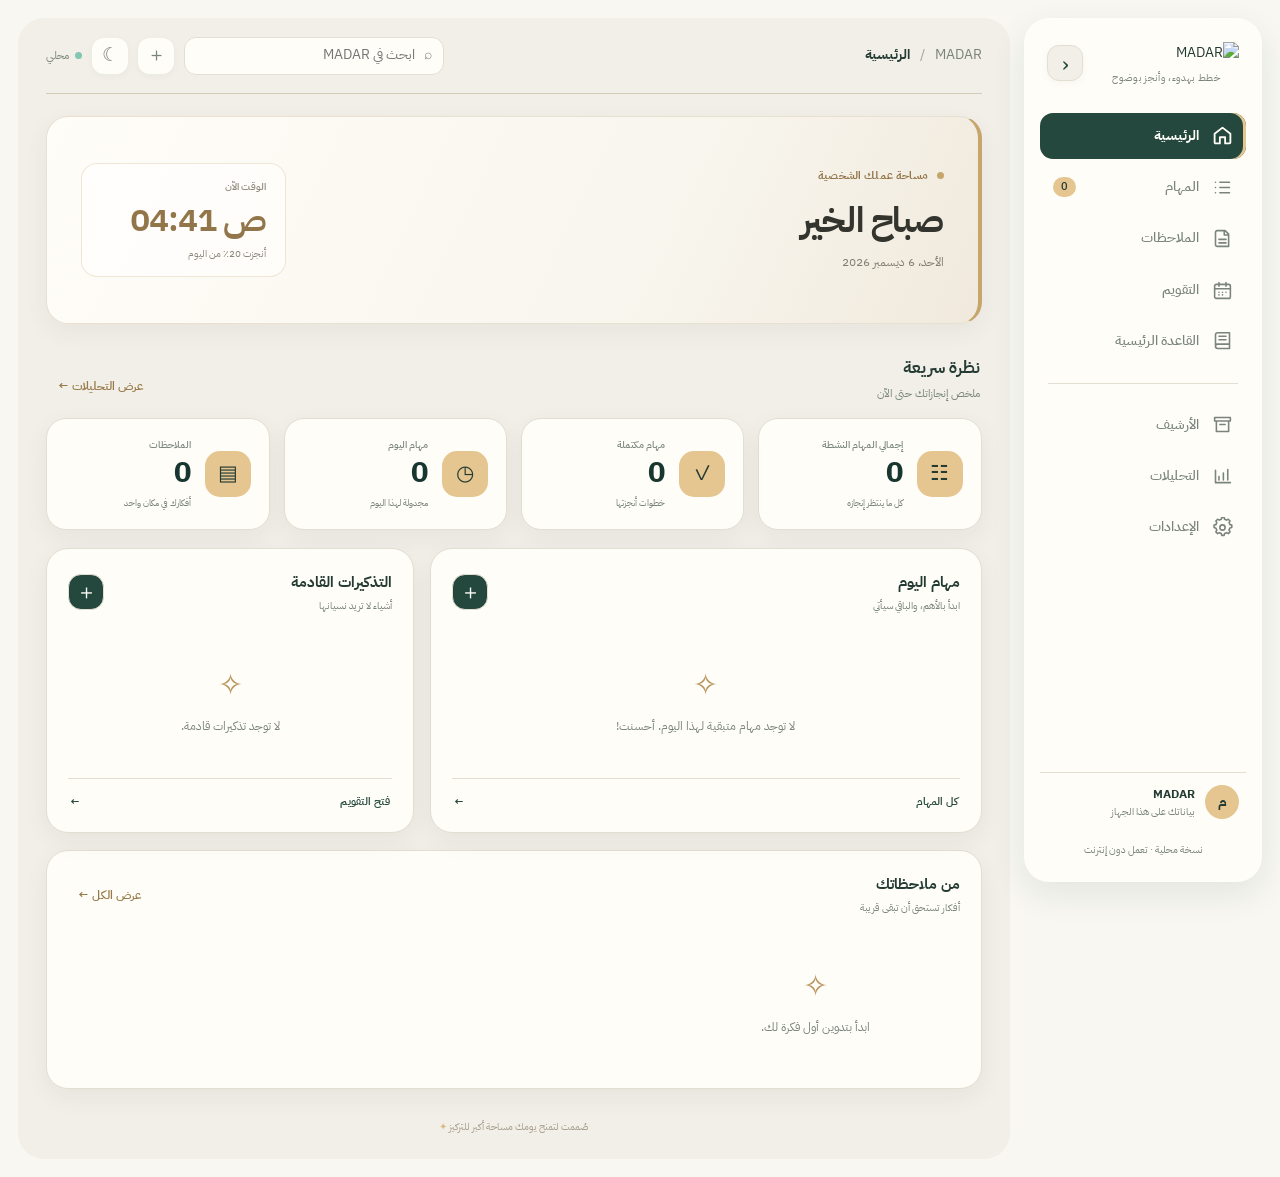
==== commit aff469d3: "Add files via upload" ====
--- a/index.html
+++ b/index.html
@@ -6,16 +6,16 @@
   <meta name="theme-color" content="#191A1B">
   <meta name="description" content="MADAR — مساحة عربية لتنظيم المهام والملاحظات والتذكيرات">
   <title>MADAR | مدار</title>
-  <link rel="manifest" href="/manifest.webmanifest">
-  <link rel="icon" href="/assets/icon-192.png" type="image/png">
-  <link rel="preload" as="image" href="/assets/madar-logo.png">
-  <link rel="apple-touch-icon" href="/assets/icon-192.png">
-  <link rel="stylesheet" href="/styles.css">
+  <link rel="manifest" href="./manifest.webmanifest">
+  <link rel="icon" href="./assets/icon-192.png" type="image/png">
+  <link rel="preload" as="image" href="./assets/madar-logo.png">
+  <link rel="apple-touch-icon" href="./assets/icon-192.png">
+  <link rel="stylesheet" href="./styles.css">
 </head>
 <body>
   <div id="lockScreen" class="lock-screen hidden">
     <div class="lock-card">
-      <img class="brand-logo brand-logo-large" src="/assets/madar-logo.png" data-logo-light="/assets/madar-logo.png" data-logo-dark="/assets/madar-logo-dark.png" data-logo-fallback="/assets/madar-logo-fallback.png" alt="MADAR" width="1344" height="172" decoding="async" fetchpriority="high">
+      <img class="brand-logo brand-logo-large" src="./assets/madar-logo.png" data-logo-light="./assets/madar-logo.png" data-logo-dark="./assets/madar-logo-dark.png" data-logo-fallback="./assets/madar-logo-fallback.png" alt="MADAR" width="1344" height="172" decoding="async" fetchpriority="high">
       <h1>مرحباً بعودتك</h1>
       <p>أدخل رمز PIN لفتح مساحة العمل</p>
       <input id="unlockPin" class="pin-input" type="password" inputmode="numeric" maxlength="8" placeholder="••••" aria-label="رمز PIN">
@@ -29,8 +29,10 @@
     <button class="sidebar-backdrop" id="sidebarBackdrop" aria-label="إغلاق القائمة"></button>
     <aside class="sidebar" id="sidebar" aria-label="القائمة الجانبية">
       <div class="brand">
-        <img class="brand-logo" src="/assets/madar-logo.png" data-logo-light="/assets/madar-logo.png" data-logo-dark="/assets/madar-logo-dark.png" data-logo-fallback="/assets/madar-logo-fallback.png" alt="MADAR" width="1344" height="172" decoding="async" fetchpriority="high">
-        <div class="brand-name">MADAR<span>خطط بهدوء، وأنجز بوضوح</span></div>
+        <div class="brand-identity">
+          <img class="brand-logo" src="./assets/madar-logo.png" data-logo-light="./assets/madar-logo.png" data-logo-dark="./assets/madar-logo-dark.png" data-logo-fallback="./assets/madar-logo-fallback.png" alt="MADAR" width="1344" height="172" decoding="async" fetchpriority="high">
+          <div class="brand-name"><span>خطط بهدوء، وأنجز بوضوح</span></div>
+        </div>
         <div class="sidebar-controls"><button class="icon-btn collapse-btn" id="collapseSidebar" type="button" aria-label="طي القائمة" aria-expanded="true" title="طي القائمة">‹</button><button class="icon-btn sidebar-close" id="closeSidebar" type="button" aria-label="إغلاق القائمة">×</button></div>
       </div>
       <nav class="main-nav" aria-label="التنقل الرئيسي">
@@ -199,6 +201,6 @@
     </section>
   </div>
   <div class="toast-region" id="toastRegion" aria-live="polite"></div>
-  <script src="/app.js" defer></script>
+  <script src="./app.js" defer></script>
 </body>
 </html>
--- a/styles.css
+++ b/styles.css
@@ -743,3 +743,14 @@
 .text-btn{border:0;background:transparent;color:#987B4A;font:inherit;font-size:12px;font-weight:700;padding:12px;margin-top:5px;cursor:pointer}
 .text-btn:hover{text-decoration:underline}
 body.dark .text-btn{color:#D8BD83}
+
+
+/* MADAR brand lockup: place the name and tagline below the logo, never beside it. */
+.brand{align-items:center;gap:10px}
+.brand-identity{display:flex;flex:1 1 auto;min-width:0;flex-direction:column;align-items:center;justify-content:center;gap:6px}
+.brand-logo{width:154px;max-width:100%;max-height:40px;object-position:center;margin:0 auto}
+.brand-name{text-align:center;letter-spacing:.35px;line-height:1.35;font-size:14px;white-space:normal}
+.brand-name span{display:block;margin-top:3px;font-size:10px;line-height:1.5;text-align:center}
+.brand .sidebar-controls{flex:0 0 auto}
+@media(min-width:761px){.collapsed .brand-identity{flex:0 0 auto}.collapsed .brand-name{display:none!important}.collapsed .brand-logo{width:58px;max-width:58px}}
+@media(max-width:760px){.brand{align-items:center;gap:10px}.brand-identity{flex:1 1 auto}.brand-logo{width:150px;max-height:40px}.brand-name{font-size:14px}.brand-name span{font-size:10px}}
